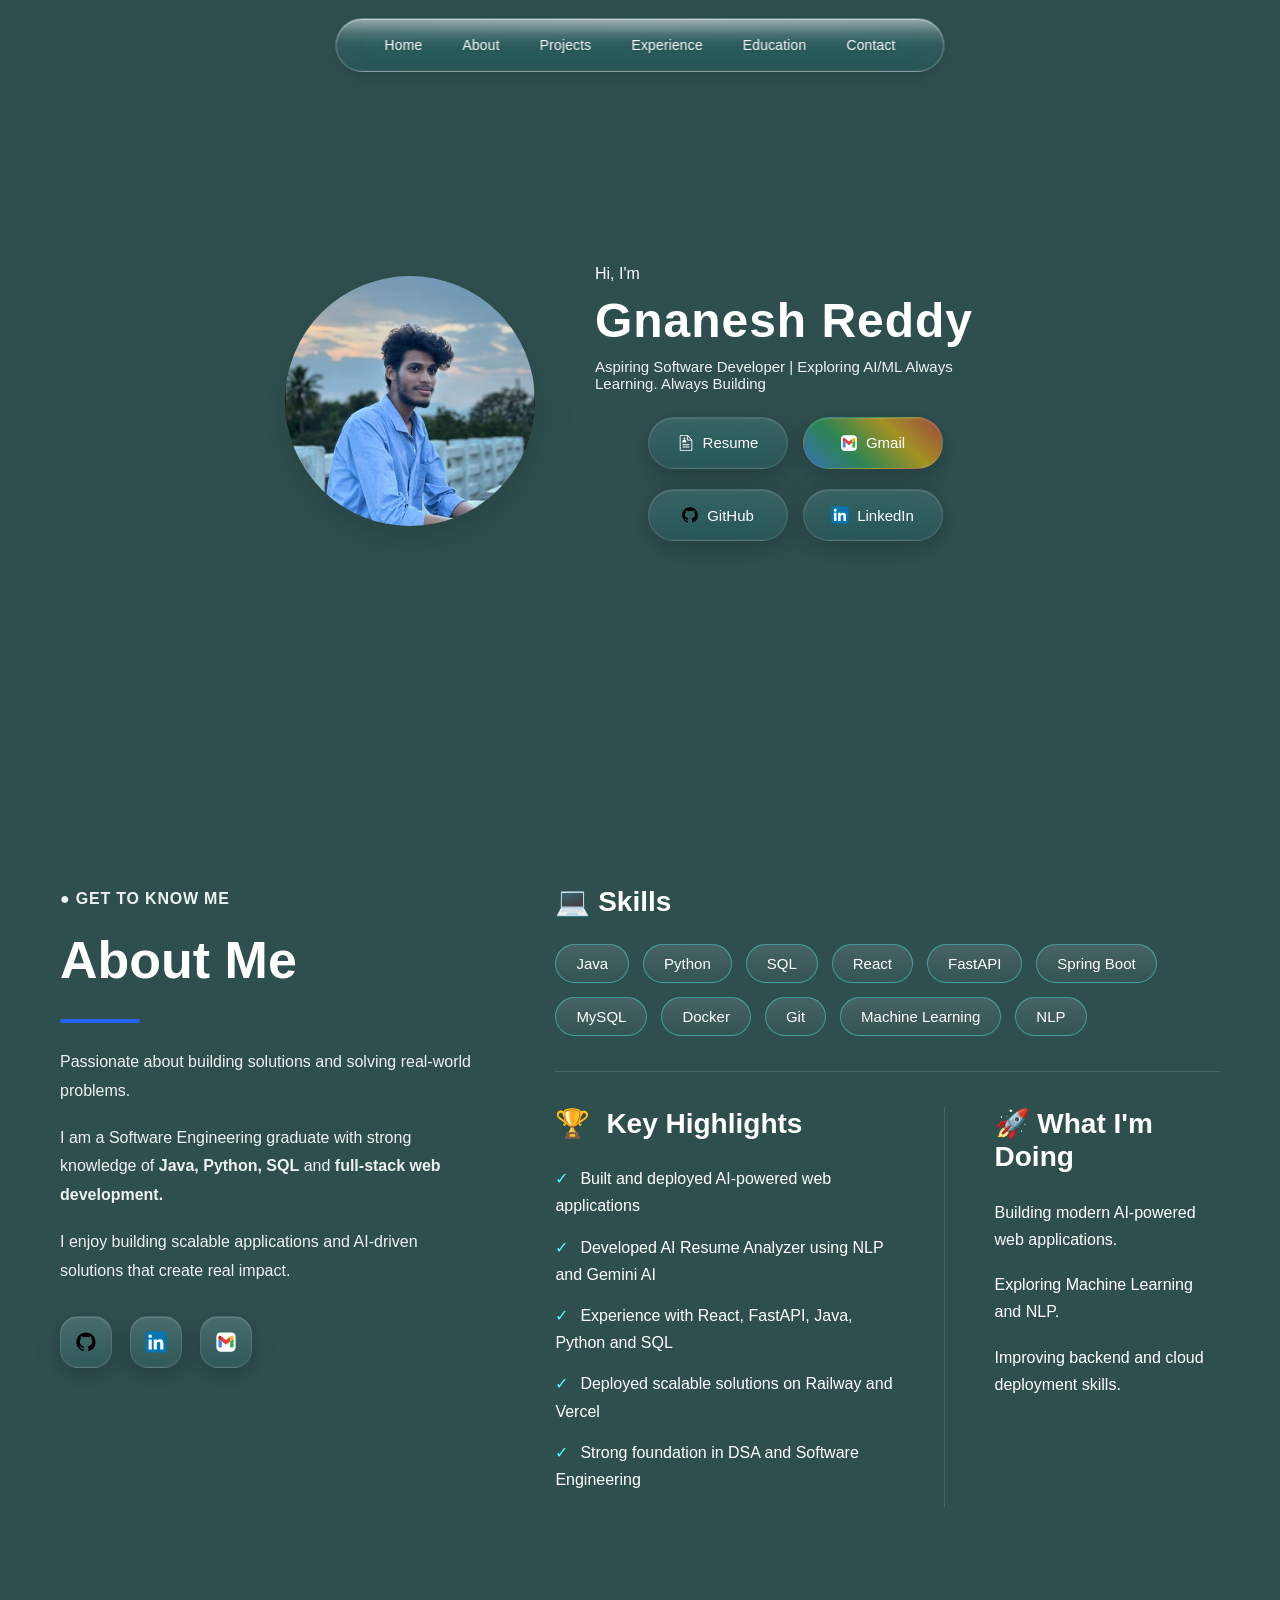
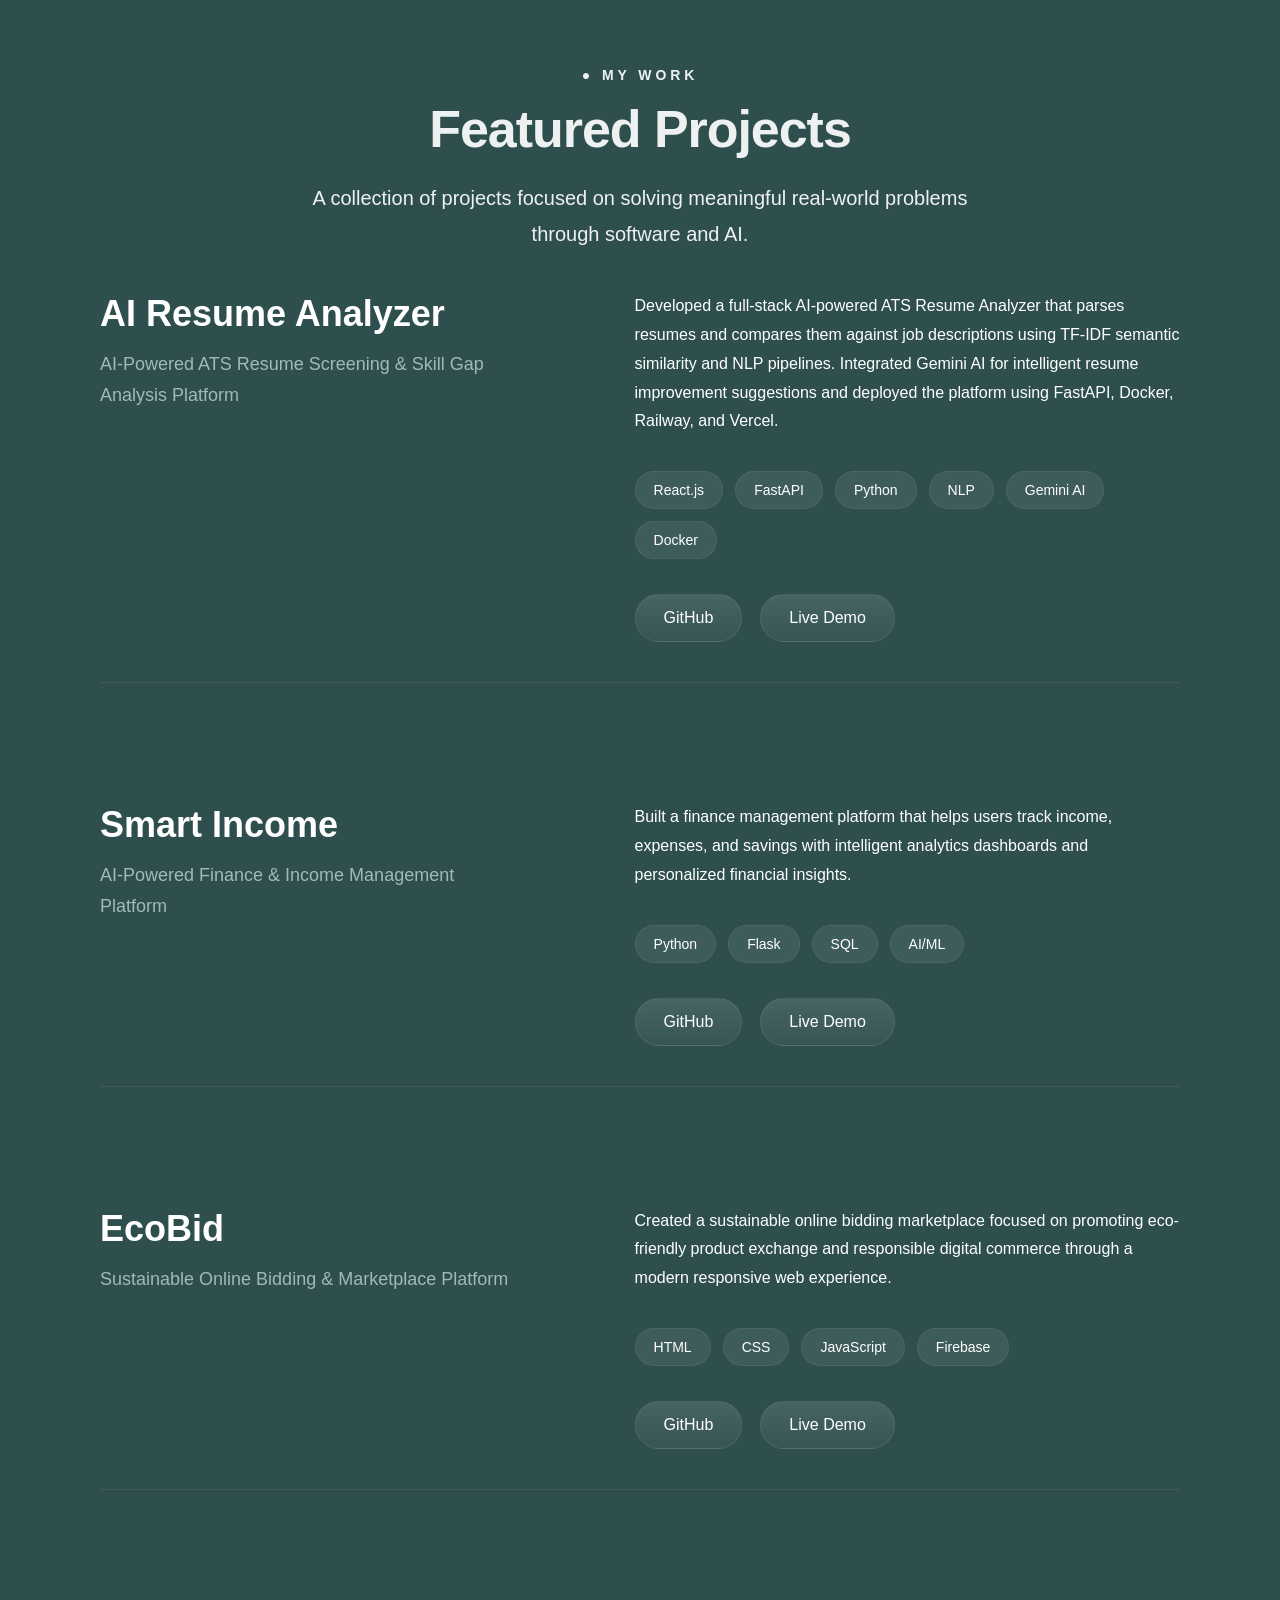
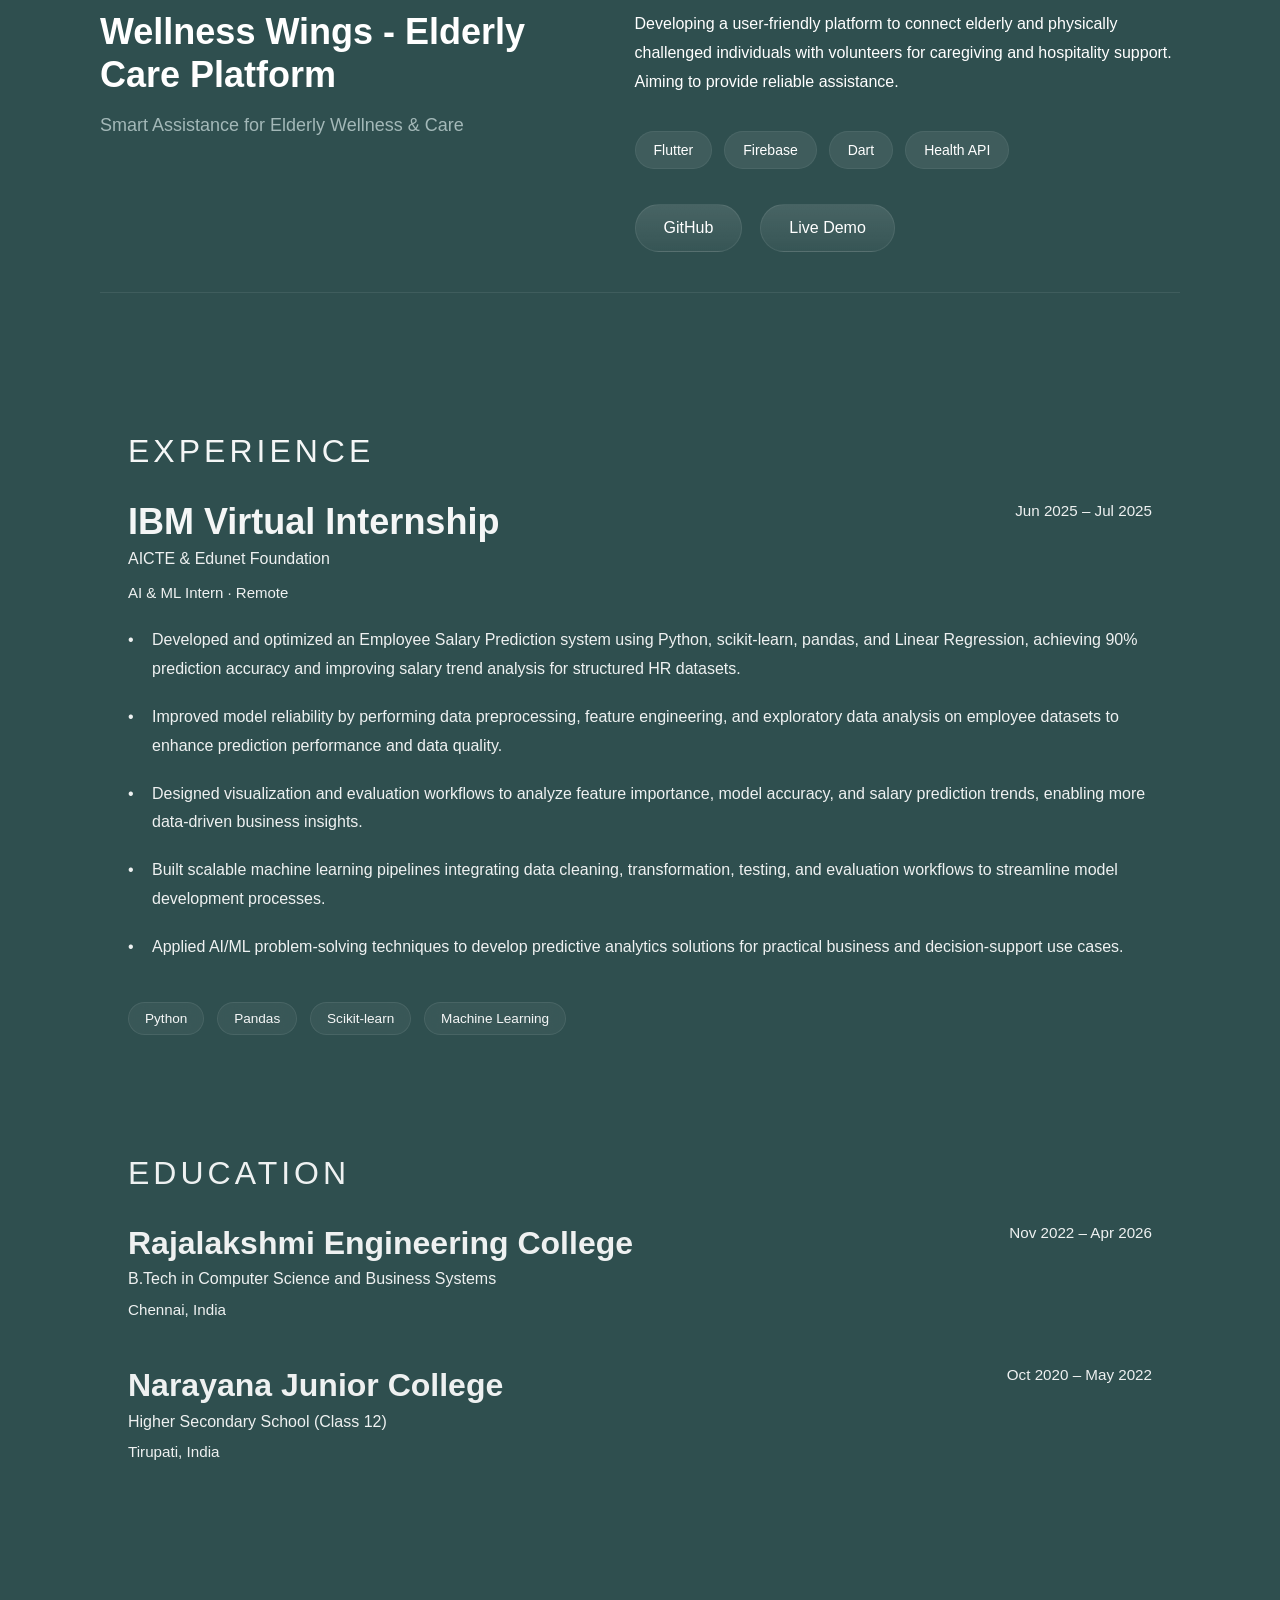
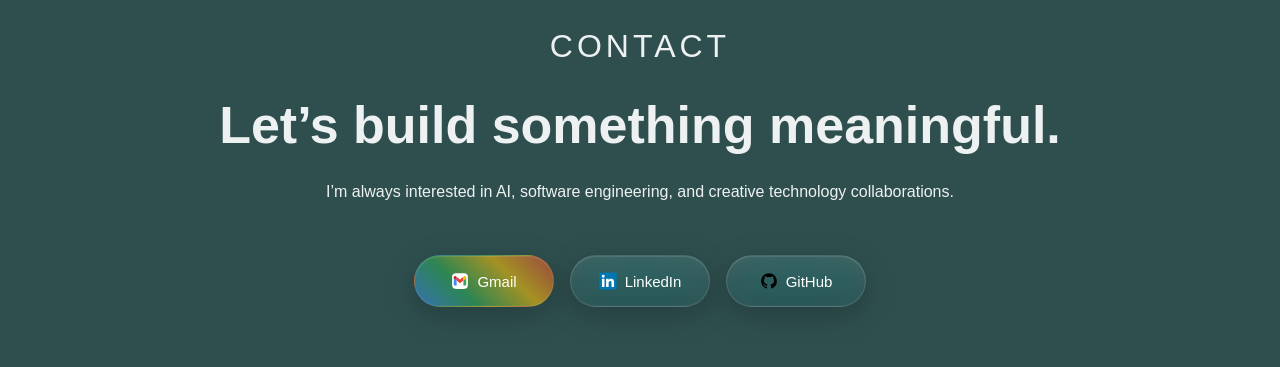
==== index.html @ a769558e "improved layout" ====
<!DOCTYPE html>
<html lang="en">
<head>
    <meta charset="UTF-8">
    <meta name="viewport" content="width=device-width, initial-scale=1.0">
    <title>Gnanesh Reddy Portfolio</title>
    <link rel="stylesheet" href="style.css">
    <link rel="stylesheet"href="https://cdnjs.cloudflare.com/ajax/libs/font-awesome/6.5.1/css/all.min.css">
</head>
<body>
    <!-- Navbar -->
    <header>
    <button type="button" class="mobile-menu" id="mobile-menu" aria-label="Open menu" aria-expanded="false">
        <span class="mobile-menu-icon" aria-hidden="true">⚌</span>
    </button>
    <nav>
<div class="nav-links" id="nav-links">
    <a href="#home">Home</a>
    <a href="#about">About</a>
    <a href="#projects">Projects</a>
    <a href="#experience">Experience</a>
    <a href="#education">Education</a>
    <a href="#contact">Contact</a>
</div>
</nav>
    </header>
    <section id="home" class="hero">
    <div class="hero-content">

        <!-- Left: Image -->
        <div class="hero-image">
            <img src="../images/gnanesh.jpeg" alt="Profile Photo">
        </div>

        <!-- Right: Text -->
        <div class="hero-text">
            <p class="intro">Hi, I'm</p>
            <h1>Gnanesh Reddy</h1>
            <h2 class="role">Aspiring Software Developer | Exploring AI/ML
            Always Learning. Always Building</h2>

            <div class="buttons">
               <a href="./files/Gnanesh_Reddy_Software_Engineer.pdf?time=<?= time() ?>" class="resume" id="resume-link" target="_blank">
                <img src="../icons/resume.svg" alt="resume">Resume</a>
                <a href="mailto:reddygnanesh1205@gmail.com"class="gmail"><img src="../icons/gmail.svg" alt="gmail">Gmail</a>
            </div>
            <div class="socials">
                <a href="https://github.com/gnanesh-reddy-12" class="social github" target="_blank"><img src="../icons/github.svg" alt="github">GitHub</a>
                <a href="http://www.linkedin.com/in/gnanesh-reddy" class="social linkedin" target="_blank"><img src="../icons/linkedin.svg" alt="linkedin">LinkedIn</a>
            </div>
</div>
</div>
                                             
</section>

<section id="about" class="about-section">

<div class="about-layout">

    <!-- LEFT -->
    <div class="about-text hidden-left">

        <p class="about-small-title">● GET TO KNOW ME</p>

        <h2>About Me</h2>

        <div class="about-line"></div>

        <p class="about-intro">
            Passionate about building solutions and solving real-world problems.
        </p>

        <p>
            I am a Software Engineering graduate with strong knowledge of
            <strong>Java, Python, SQL</strong> and
            <strong>full-stack web development.</strong>
        </p>

        <p>
            I enjoy building scalable applications and AI-driven solutions
            that create real impact.
        </p>

        <div class="mini-links">

            <a href="https://github.com/gnanesh-reddy-12"
               target="_blank"
               class="mini-box github-icon">
                <img src="../icons/github.svg" alt="">
            </a>

            <a href="https://linkedin.com/in/gnanesh-reddy"
               target="_blank"
               class="mini-box linkedin-icon">
                <img src="../icons/linkedin.svg" alt="">
            </a>

            <a href="mailto:reddygnanesh1205@gmail.com"
               class="mini-box gmail-icon">
                <img src="../icons/gmail.svg" alt="">
            </a>

        </div>

    </div>

    <!-- RIGHT -->
    <div class="about-right">

        <div class="skills-section">

            <h3>💻 Skills</h3>

            <div class="skill-tags">
                <span>Java</span>
                <span>Python</span>
                <span>SQL</span>
                <span>React</span>
                <span>FastAPI</span>
                <span>Spring Boot</span>
                <span>MySQL</span>
                <span>Docker</span>
                <span>Git</span>
                <span>Machine Learning</span>
                <span>NLP</span>
            </div>

        </div>

        <div class="about-divider"></div>

        <div class="bottom-sections">

            <div class="highlights-section">

                <h3 class="section-heading">
    <span>🏆</span>
    Key Highlights
</h3>

                <ul>
                    <li>Built and deployed AI-powered web applications</li>
                    <li>Developed AI Resume Analyzer using NLP and Gemini AI</li>
                    <li>Experience with React, FastAPI, Java, Python and SQL</li>
                    <li>Deployed scalable solutions on Railway and Vercel</li>
                    <li>Strong foundation in DSA and Software Engineering</li>
                </ul>

            </div>

            <div class="vertical-divider"></div>

            <div class="doing-section">

                <h3>🚀 What I'm Doing</h3>

                <p>Building modern AI-powered web applications.</p>

                <p>Exploring Machine Learning and NLP.</p>

                <p>Improving backend and cloud deployment skills.</p>

            </div>

        </div>

    </div>

</div>

</section>

<section id="projects">

    <div class="projects-heading">

        <p class="projects-small-title">● MY WORK</p>

        <h2>Featured Projects</h2>

        <p class="projects-subtitle">
            A collection of projects focused on solving meaningful
            real-world problems through software and AI.
        </p>

    </div>

    <div class="projects-showcase">

        <!-- Project 1 -->
        <div class="project-showcase">

            <div class="project-left">

                <h3>AI Resume Analyzer</h3>

                <p class="project-tagline">
                    AI-Powered ATS Resume Screening & Skill Gap Analysis Platform
                </p>

            </div>

            <div class="project-right">

            <p class="project-description">
                Developed a full-stack AI-powered ATS Resume Analyzer that parses
                resumes and compares them against job descriptions using TF-IDF
                semantic similarity and NLP pipelines. Integrated Gemini AI for
                intelligent resume improvement suggestions and deployed the platform
                using FastAPI, Docker, Railway, and Vercel.
            </p>

                <div class="project-tech">
                    <span>React.js</span>
                    <span>FastAPI</span>
                    <span>Python</span>
                    <span>NLP</span>
                    <span>Gemini AI</span>
                    <span>Docker</span>
                </div>

                <div class="project-buttons">

                <a href="https://github.com/gnanesh-reddy-12/Ai-Resume-Analyzer"
                class="project-btn"
                target="_blank">
                    GitHub
                </a>

                <a href="https://ai-resume-analyzer-two-red.vercel.app/"
                class="project-btn live-btn"
                target="_blank">
                    Live Demo
                </a>

            </div>

            </div>

        </div>

        <!-- Project 2 -->
        <div class="project-showcase">

            <div class="project-left">

                <h3>Smart Income</h3>

                <p class="project-tagline">
                    AI-Powered Finance & Income Management Platform
                </p>

            </div>

            <div class="project-right">

            <p class="project-description">
                Built a finance management platform that helps users track income,
                expenses, and savings with intelligent analytics dashboards and
                personalized financial insights.
            </p>

                <div class="project-tech">
                    <span>Python</span>
                    <span>Flask</span>
                    <span>SQL</span>
                    <span>AI/ML</span>
                </div>

                <div class="project-buttons">

                    <a href="https://github.com/gnanesh-reddy-12/Employee-Salary-Prediction--Internship"
                    class="project-btn"target="_blank">GitHub
                    </a>

                    <a href="https://smart-finance-dashboard-seven.vercel.app/"
                    class="project-btn live-btn"target="_blank">Live Demo
                    </a>

                </div>

            </div>

        </div>

        <!-- Project 3 -->
        <div class="project-showcase">

            <div class="project-left">

                <h3>EcoBid</h3>

                <p class="project-tagline">
                    Sustainable Online Bidding & Marketplace Platform
                </p>

            </div>

            <div class="project-right">

                <p class="project-description">
                    Created a sustainable online bidding marketplace focused on promoting
                    eco-friendly product exchange and responsible digital commerce
                    through a modern responsive web experience.
                </p>

                <div class="project-tech">
                    <span>HTML</span>
                    <span>CSS</span>
                    <span>JavaScript</span>
                    <span>Firebase</span>
                </div>

                <div class="project-buttons">

                    <a href="https://github.com/gnanesh-reddy-12/EcoBId-AI-Powered-Auction-System"
                    class="project-btn"target="_blank">GitHub</a>

                    <a href="https://your-live-link.vercel.app"
                    class="project-btn live-btn"target="_blank">Live Demo
                    </a>

                </div>

            </div>

        </div>

        <!-- Project 4 -->
        <div class="project-showcase">

            <div class="project-left">

                <h3>Wellness Wings - Elderly Care Platform</h3>

                <p class="project-tagline">
                    Smart Assistance for Elderly Wellness & Care
                </p>

            </div>

            <div class="project-right">

                <p class="project-description">
                    Developing a user-friendly platform to connect elderly and physically challenged 
                    individuals with volunteers for caregiving and hospitality support. 
                    Aiming to provide reliable assistance.
                </p>

                <div class="project-tech">
                    <span>Flutter</span>
                    <span>Firebase</span>
                    <span>Dart</span>
                    <span>Health API</span>
                </div>

                <div class="project-buttons">

                <a href="https://github.com/gnanesh-reddy-12/Wellness-Wings"
                    class="project-btn"target="_blank">GitHub
                </a>

                    <a href="https://your-live-link.vercel.app"
                    class="project-btn live-btn"target="_blank">Live Demo
                    </a>

                </div>

            </div>

        </div>

    </div>

</section>

<section id="experience" class="experience">

  <p class="section-tag">EXPERIENCE</p>

  <div class="experience-header">
    <div>
      <h2>IBM Virtual Internship</h2>
      <h3>AICTE & Edunet Foundation</h3>
    </div>

    <span>Jun 2025 – Jul 2025</span>
  </div>

  <p class="role">AI & ML Intern · Remote</p>

  <ul>
    <li>
      Developed and optimized an Employee Salary Prediction system using Python, scikit-learn, pandas, and Linear Regression, 
      achieving 90% prediction accuracy and improving salary trend analysis for structured HR datasets.
    </li>

    <li>
      Improved model reliability by performing data preprocessing, feature engineering, and exploratory 
      data analysis on employee datasets to enhance prediction performance and data quality.
    </li>

    <li>
      Designed visualization and evaluation workflows to analyze feature importance, model accuracy, and salary 
      prediction trends, enabling more data-driven business insights.
    </li>

    <li>
      Built scalable machine learning pipelines integrating data cleaning, transformation, testing, and 
      evaluation workflows to streamline model development processes.
    </li>
    <li>
        Applied AI/ML problem-solving techniques to develop predictive analytics solutions for practical 
        business and decision-support use cases.
    </li>
  </ul>

<div class="skills">
    <span>Python</span>
    <span>Pandas</span>
    <span>Scikit-learn</span>
    <span>Machine Learning</span>
  </div>

</section>
<section id="education" class="education">

  <p class="section-tag">EDUCATION</p>

  <div class="education-item">

    <div class="education-top">
      <div>
        <h2>Rajalakshmi Engineering College</h2>
        <h3>B.Tech in Computer Science and Business Systems</h3>
      </div>

      <span>Nov 2022 – Apr 2026</span>
    </div>

    <p class="education-location">Chennai, India</p>

  </div>

  <div class="education-item">

    <div class="education-top">
      <div>
        <h2>Narayana Junior College</h2>
        <h3>Higher Secondary School (Class 12)</h3>
      </div>

      <span>Oct 2020 – May 2022</span>
    </div>

    <p class="education-location">Tirupati, India</p>

  </div>

</section>
<section id="contact" class="contact">

  <p class="section-tag">CONTACT</p>

  <h2>Let’s build something meaningful.</h2>

  <p class="contact-text">
    I’m always interested in AI, software engineering,
    and creative technology collaborations.
  </p>

  <div class="contact-links">

    <a href="mailto:reddygnanesh1205@gmail.com"class="gmail"><img src="../icons/gmail.svg" alt="gmail">Gmail</a>

    <a href="http://www.linkedin.com/in/gnanesh-reddy" class="social linkedin" target="_blank"><img src="../icons/linkedin.svg" alt="linkedin">LinkedIn</a>

    <a href="https://github.com/gnanesh-reddy-12" class="social github" target="_blank"><img src="../icons/github.svg" alt="github">GitHub</a>

  </div>

</section>

<!-- Link JS -->
    <script src="main.js"></script>
</body>
</html>
---- style.css ----
html {
    scroll-behavior: smooth;
} 
* {
    margin: 0;
    padding: 0;
    box-sizing: border-box;
}
body {
    margin: 0;
    background: #2F4F4F;
    background-size: cover;
    background-position: center;
    background-repeat: no-repeat;
    background-attachment: fixed;
    font-family: 'Inter', -apple-system, BlinkMacSystemFont, sans-serif;
    color: #FFFFFF;
}
html,
body {
    width: 100%;
    overflow-x: hidden;
}
header {
    position: fixed;
    top: 18px;
    left: 50%;
    transform: translateX(-50%);
    z-index: 1000;
    width: auto;
    pointer-events: none;
}

nav {
    position: relative;
    display: flex;
    align-items: center;
    justify-content: center;
    padding: 10px 32px;
    border-radius: 999px;
    pointer-events: auto;
    isolation: isolate;
    overflow: hidden;
    /* Liquid glass — mostly transparent */
    background:
        linear-gradient(
            180deg,
            rgba(255, 255, 255, 0.22) 0%,
            rgba(255, 255, 255, 0.06) 45%,
            rgba(255, 255, 255, 0.02) 100%
        );
    backdrop-filter: blur(28px) saturate(190%);
    -webkit-backdrop-filter: blur(28px) saturate(190%);
    border: 1px solid rgba(255, 255, 255, 0.28);
    box-shadow:
        0 8px 32px rgba(0, 0, 0, 0.12),
        0 2px 8px rgba(0, 0, 0, 0.06),
        inset 0 1px 0 rgba(255, 255, 255, 0.45),
        inset 0 -1px 0 rgba(255, 255, 255, 0.06);
    transition:
        background 0.35s ease,
        box-shadow 0.35s ease,
        border-color 0.35s ease;
}

/* Specular highlight (Apple-style top shine) */
nav::before {
    content: "";
    position: absolute;
    inset: 0;
    border-radius: inherit;
    background: linear-gradient(
        180deg,
        rgba(255, 255, 255, 0.35) 0%,
        rgba(255, 255, 255, 0.08) 28%,
        transparent 55%
    );
    pointer-events: none;
    z-index: 0;
}

/* Soft inner glow */
nav::after {
    content: "";
    position: absolute;
    inset: 1px;
    border-radius: inherit;
    background: radial-gradient(
        ellipse 80% 50% at 50% 0%,
        rgba(255, 255, 255, 0.12),
        transparent 70%
    );
    pointer-events: none;
    z-index: 0;
}

nav:hover {
    background:
        linear-gradient(
            180deg,
            rgba(255, 255, 255, 0.28) 0%,
            rgba(255, 255, 255, 0.1) 45%,
            rgba(255, 255, 255, 0.04) 100%
        );
    border-color: rgba(255, 255, 255, 0.38);
    box-shadow:
        0 12px 40px rgba(0, 0, 0, 0.14),
        0 4px 12px rgba(0, 0, 0, 0.08),
        inset 0 1px 0 rgba(255, 255, 255, 0.55),
        inset 0 -1px 0 rgba(255, 255, 255, 0.1);
}

.nav-links {
    position: relative;
    z-index: 1;
    display: flex;
    align-items: center;
    gap: 8px;
}

.nav-links a {
    padding: 8px 16px;
    border-radius: 999px;
    text-decoration: none;
    color: #FFFFFF;
    font-size: 14px;
    font-weight: 500;
    letter-spacing: 0.01em;
    text-shadow: 0 1px 2px rgba(0, 0, 0, 0.15);
    transition:
         0.25s ease,
        background 0.25s ease,
        transform 0.25s ease;
}

.nav-links a:hover {
    color: #FFFFFF;
    background: rgba(255, 255, 255, 0.14);
    backdrop-filter: blur(12px);
    -webkit-backdrop-filter: blur(12px);
}

.nav-links a:active {
    transform: scale(0.97);
}
.mobile-menu {
    display: none;
    border: none;
    background: none;
    font-family: inherit;
}
section {
    padding: 40px;
}
.main-link {
    text-decoration: none;
    color: inherit;
}
.main-link:hover {
    color: #FFFFFF;         
}
.hero {
    height: auto;
    min-height: 85vh;
    padding: 140px 5% 60px;
    display: flex;
    justify-content: center;
    align-items: center;
    max-width: 1200px;
    margin: 0 auto;
    background-size: cover;
    background-position: center;
}
.hero-content {
    display: flex;
    align-items: center;
    justify-content: center;
    gap: 60px;
    max-width: 1200px;
    width: 100%;
}
.hero-image img {
    width: 250px;
    height: 250px;
    transition: transform 0.3s ease;
    border-radius: 50%;
    object-fit: cover;
    border: transparent;
    box-shadow: 0 15px 40px rgba(0,0,0,0.15);
}
.hero-image img:hover {
    transform: scale(1.15);
    box-shadow: 0 15px 40px rgba(255, 255, 255, 0.55);
}
.hero-text {
    font-size: 18px;
    font-weight: 500;
    max-width: 400px;
    color: #FFFFFF;
}
.intro {
    font-size: 16px; 
    font-weight: 500;   
    color: #FFFFFF;
    margin-bottom: 8px;
}
    .hero-text h1 {
    color: #FFFFFF;
    letter-spacing: 0.02em;
    font-size: 48px;
    font-weight: 700;
    margin: 10px 0;
}
.role {
    color: #A3B8B8;
    font-size: 15px;
    font-weight: 500;
    margin-bottom: 25px;
    display: block;
}
.buttons {
    display: flex;
    gap: 15px;
    justify-content: center;
    margin-bottom: 20px;
}
.resume,
.gmail,
.social {
    min-width: 140px;
    height: 52px;
    padding: 12px 24px;
    border-radius: 999px;
    display: inline-flex;
    align-items: center;
    justify-content: center;
    gap: 8px;
    text-decoration: none;
    color: #FFFFFF;
    font-size: 15px;
    font-weight: 500;
    background:
        linear-gradient(
            to bottom,
            rgba(255,255,255,0.14),
            rgba(255,255,255,0.05)
        );
    backdrop-filter: blur(22px) saturate(180%);
    -webkit-backdrop-filter: blur(22px) saturate(180%);
    border: 1px solid rgba(255,255,255,0.12);
    box-shadow:
        0 8px 30px rgba(0,0,0,0.22),
        inset 0 1px 1px rgba(255,255,255,0.12),
        inset 0 -1px 1px rgba(255,255,255,0.04);
    transition: all 0.3s ease;
}
.resume:hover,
.social:hover {
    transform: translateY(-4px);
    background:
        linear-gradient(
            to bottom,
            rgba(255,255,255,0.18),
            rgba(255,255,255,0.08)
        );
    box-shadow:
        0 12px 35px rgba(255,255,255,0.08),
        0 6px 20px rgba(0,0,0,0.22);
}
.resume {
    background:
        linear-gradient(
            to bottom,
            rgba(255,255,255,0.10),
            rgba(255,255,255,0.03)
        );
}
.gmail {
    background:
        linear-gradient(
            45deg,
            rgba(66,133,244,0.60),
            rgba(52,168,83,0.60),
            rgba(251,188,5,0.60),
            rgba(234,67,53,0.60)
        );
    border: 1px solid rgba(255,255,255,0.08);
}
.gmail:hover {
    transform: translateY(-4px);
    background:
        linear-gradient(
            45deg,
            rgba(66,133,244,0.75),
            rgba(52,168,83,0.75),
            rgba(251,188,5,0.75),
            rgba(234,67,53,0.75)
        );
    box-shadow:
        0 12px 35px rgba(255,255,255,0.08),
        0 6px 20px rgba(0,0,0,0.22);
}
.resume img,
.gmail img,
.social img {
    width: 18px;
    height: 18px;
    object-fit: contain;
}
.socials {
    margin-top: 20px;
    display: flex;
    gap: 15px;
    justify-content: center;
    flex-wrap: wrap;
}
.github {
    background:
        linear-gradient(
            to bottom,
            rgba(255,255,255,0.10),
            rgba(255,255,255,0.03)
        );
}
.linkedin {
    background:
        linear-gradient(
            to bottom,
            rgba(255,255,255,0.10),
            rgba(255,255,255,0.03)
        );
}
.github:hover,
.linkedin:hover {
    background:
        linear-gradient(
            to bottom,
            rgba(255,255,255,0.16),
            rgba(255,255,255,0.06)
        );
    border: 1px solid rgba(255,255,255,0.15);
    box-shadow:
        0 12px 35px rgba(255,255,255,0.08),
        0 6px 20px rgba(0,0,0,0.22);
}
.about-section {
    padding: 60px 10%;
    background-size: cover;
    background-position: center;
    background-repeat: no-repeat;
}
.section-heading{
    display:flex;
    align-items:center;
    gap:16px;
}
.about-container {
    display: flex;
    justify-content: space-between;
    gap: 60px;
    flex-wrap: wrap;
}
.about-text {
    flex: 1;
    min-width: 300px;
}
.about-small-title {
    color: rgba(255,255,255,0.92);
    font-weight: 600;
    margin-bottom: 10px;
    font-size: 14px;
    letter-spacing: 0.05em;
}
.about-text p {
    color: rgba(255,255,255,0.92);
    line-height: 1.8;
    margin-bottom: 18px;
    font-size: 16px;
}
.about-text h2{
    font-size: 52px;
    line-height: 1.1;
    margin-bottom: 30px;
    font-weight: 700;
}
.about-line {
    width: 80px;
    height: 4px;
    background: #2563eb;
    border-radius: 10px;
    margin-bottom: 25px;
}
.about-intro {
    font-size: 18px;
    font-weight: 500;
    color: rgba(255,255,255,0.92);
    margin-bottom: 25px;
}
/* Hidden initially */
.hidden-left,
.hidden-right {
    transition: all 3.8s cubic-bezier(0.22, 1, 0.36, 1);
}
.hidden-left {
    transform: translateX(-120px);
}
.show {
    transform: translateX(0);
}
.mini-links {
    display: flex;
    gap: 18px;
    margin-top: 30px;
}
.mini-box {
    width: 52px;
    height: 52px;
    display: flex;
    align-items: center;
    justify-content: center;
    border-radius: 18px;
    /* Liquid Glass */
    background:
        linear-gradient(
            to bottom,
            rgba(255,255,255,0.16),
            rgba(255,255,255,0.05)
        );
    backdrop-filter: blur(24px) saturate(180%);
    -webkit-backdrop-filter: blur(24px) saturate(180%);
    border: 1px solid rgba(255,255,255,0.10);
    /* Apple Depth */
    box-shadow:
        0 8px 24px rgba(0,0,0,0.22),
        inset 0 1px 1px rgba(255,255,255,0.14),
        inset 0 -1px 1px rgba(255,255,255,0.05);
    transition: all 0.3s ease;
}
.mini-box i {
    font-size: 22px;
}
/* Hover animation */
.mini-box:hover {
    transform: translateY(-4px);
    background:
        linear-gradient(
            to bottom,
            rgba(255,255,255,0.20),
            rgba(255,255,255,0.08)
        );
    box-shadow:
        0 10px 30px rgba(255,255,255,0.08),
        0 6px 20px rgba(0,0,0,0.25);
}
.mini-box img {
    width: 22px;
    height: 22px;
    object-fit: contain;
    transition: 0.3s ease;
}
.github-icon img,
.linkedin-icon img,
.gmail-icon img {
    width: 22px;
    height: 22px;
    object-fit: contain;
    transition: 0.3s ease;
}
/* Hover */
.github-icon:hover img,
.linkedin-icon:hover img,
.gmail-icon:hover img {
    transform: scale(1.12);
}

.about-layout{
    display:grid;
    grid-template-columns:1fr 1.6fr;
    gap:80px;
}

.about-right{
    display:flex;
    flex-direction:column;
}

.skills-section h3,
.highlights-section h3,
.doing-section h3 {
    font-size: 28px;
    font-weight: 700;
    margin-bottom: 25px;
    line-height: 1.2;
}

.about-divider{
    height:1px;
    background:rgba(255,255,255,0.12);
    margin:35px 0;
}

.bottom-sections{
    display:grid;
    grid-template-columns:1.2fr 1px 0.8fr;
    gap:50px;
}

.vertical-divider{
    background:rgba(255,255,255,0.12);
}

.highlights-section ul{
    list-style:none;
    padding:0;
}

.highlights-section li {
    margin-bottom: 14px;
    line-height: 1.7;
    font-size: 16px;
}

.highlights-section li::before{
    content:"✓";
    color:#4EFFF3;
    margin-right:12px;
}

.doing-section p {
    margin-bottom: 18px;
    line-height: 1.7;
    font-size: 16px;
}

.skill-tags{
    display:flex;
    flex-wrap:wrap;
    gap:14px;
    margin-top:25px;
}

.skill-tags span {
    padding: 10px 20px;
    border-radius: 999px;
    background: linear-gradient(
        to bottom,
        rgba(255, 255, 255, 0.12),
        rgba(255, 255, 255, 0.03)
    );
    backdrop-filter: blur(18px);
    border: 1px solid rgba(78, 255, 243, 0.4);
    color: #FFFFFF;
    font-size: 15px;
    font-weight: 500;
    transition: all 0.3s ease;
}

.skill-tags span:hover {
    background: linear-gradient(
        to bottom,
        rgba(255, 255, 255, 0.16),
        rgba(255, 255, 255, 0.06)
    );
    border-color: rgba(78, 255, 243, 0.6);
    transform: translateY(-2px);
}

@media(max-width:768px){

    .about-layout{
        grid-template-columns:1fr;
    }

    .bottom-sections{
        grid-template-columns:1fr;
    }

    .vertical-divider{
        display:none;
    }

}

.projects-heading {
    text-align: center;
    margin-top: 0;
    margin-bottom: 40px;
}


.projects-small-title {
    color: rgba(255,255,255,0.92);
    font-size: 14px;
    letter-spacing: 0.28em;
    font-weight: 600;
    margin-bottom: 18px;
    text-transform: uppercase;
}

.projects-heading h2 {
    font-size: 52px;
    font-weight: 600;
    letter-spacing: -0.02em;
    color: rgba(255,255,255,0.92);
    margin-bottom: 22px;
    line-height: 1.1;
}

.projects-subtitle {
    max-width: 720px;
    margin: 0 auto;
    font-size: 20px;
    line-height: 1.8;
    color: rgba(255,255,255,0.92);
}
.projects-showcase {
    display: flex;
    flex-direction: column;
    gap: 80px;
    margin-top: 40px;
    max-width: 1200px;
    margin-left: auto;
    margin-right: auto;
    padding: 60px 10%;
}

.project-showcase {
    display: flex;
    align-items: flex-start;
    justify-content: space-between;
    gap: 80px;
    padding-bottom: 40px;
    margin-bottom: 40px;
    border-bottom: 1px solid rgba(255,255,255,0.08);
}
.project-left,
.project-right {
    min-width: 0;
}

.project-left {
    flex: 1;
}

.project-right {
    flex: 1.2;
}

.project-number {
    font-size: 14px;
    color: rgba(245,245,240,0.5);
    margin-bottom: 18px;
    letter-spacing: 0.15em;
}

.project-showcase h3 {
    font-size: 36px;
    margin-bottom: 14px;
    color: #FFFFFF;
    line-height: 1.2;
}

.project-tagline {
    font-size: 18px;
    line-height: 1.7;
    color: #A3B8B8;
    max-width: 420px;
}

.project-description {
    font-size: 16px;
    line-height: 1.8;
    color: #FFFFFF;
    margin-bottom: 35px;
}

.project-tech {
    display: flex;
    flex-wrap: wrap;
    gap: 12px;
    margin-bottom: 35px;
}

.project-tech span {
    padding: 10px 18px;
    border-radius: 999px;
    background: rgba(255,255,255,0.08);
    border: 1px solid rgba(255,255,255,0.06);
    color: #FFFFFF;
    font-size: 14px;
}

.project-buttons {
    display: flex;
    gap: 18px;
}

.project-btn {
    padding: 14px 28px;
    border-radius: 999px;
    text-decoration: none;
    color: #FFFFFF;
    background:
        linear-gradient(
            to bottom,
            rgba(255,255,255,0.12),
            rgba(255,255,255,0.04)
        );

    border: 1px solid rgba(255,255,255,0.08);

    transition: 0.3s ease;
}

.project-btn:hover {
    transform: translateY(-3px);
}

@media (max-width: 768px) {

    .projects-showcase {
        gap: 24px;
    }

    .project-showcase {
        flex-direction: column;
        gap: 16px;
        padding-bottom: 24px;
        border-bottom: 1px solid rgba(255,255,255,0.08);
    }

    .project-left,
    .project-right {
        width: 100%;
        min-width: unset;
    }

    .project-showcase h3 {
        font-size: 24px;
        margin-bottom: 8px;
        line-height: 1.3;
    }

    .project-tagline {
        font-size: 15px;
        line-height: 1.6;
        margin-bottom: 12px;
    }

    .project-description {
        font-size: 15px;
        line-height: 1.7;
        margin-bottom: 18px;
    }

    .project-tech {
        gap: 10px;
        margin-bottom: 20px;
    }

    .project-tech span {
        padding: 8px 16px;
        font-size: 13px;
    }

    .project-buttons {
        flex-direction: column;
        gap: 10px;
    }

    .project-btn {
        width: 100%;
        padding: 12px 24px;
        font-size: 14px;
        text-align: center;
    }

}.section-tag {
  font-size: 2rem;
  letter-spacing: 0.25rem;
  text-transform: uppercase;
  margin-bottom: 2rem;
}

.experience {
  padding: 60px 10%;
  color: rgba(255,255,255,0.95);
  font-family: 'Inter', sans-serif;
}

.experience-header {
  display: flex;
  justify-content: space-between;
  align-items: flex-start;
  gap: 2rem;
  margin-bottom: 1rem;
}

.experience-header h2 {
  font-size: 36px;
  font-weight: 600;
  line-height: 1.1;
}

.experience-header h3 {
  font-size: 1rem;
  font-weight: 400;
  color: rgba(255,255,255,0.92);
  margin-top: 0.5rem;
}

.experience-header span {
  font-size: 0.95rem;
  color: rgba(255,255,255,0.92);
}

.role {
  color: rgba(255,255,255,0.92);
}


.experience ul {
  list-style: none;
  padding: 0;
  margin: 0;
}

.experience ul li {
  position: relative;
  padding-left: 1.5rem;
  margin-bottom: 1.2rem;
  line-height: 1.8;
  color: rgba(255,255,255,0.92);
}

.experience ul li::before {
  content: "•";
  position: absolute;
  left: 0;
  top: 0;

}

.skills {
  display: flex;
  flex-wrap: wrap;
  gap: 0.8rem;
  margin-top: 2.5rem;
}
.skills span {
  padding: 0.5rem 1rem;
  border-radius: 999px;
  background: rgba(255, 255, 255, 0.05);
  border: 1px solid rgba(255, 255, 255, 0.08);
  font-size: 0.85rem;
  backdrop-filter: blur(10px);
  transition: 0.3s ease;
}
.skills span:hover {
  transform: translateY(-2px);
  background: rgba(255, 255, 255, 0.08);
}
@media (max-width: 768px) {
  .experience {
    padding: 6rem 7%;
  }
  .experience-header {
    flex-direction: column;
    gap: 1rem;
  }
  .experience-header h2 {
    font-size: 2rem;
  }
  .experience-header span {
    margin-top: 0;
  }
}
.education {
    padding: 60px 10%;
    color: rgba(255,255,255,0.92);
}
.education-item {
    margin-bottom: 3rem;
}
.education-top {
    display: flex;
    justify-content: space-between;
    align-items: flex-start;
    gap: 2rem;
    margin-bottom: 0.8rem;
}
.education-top h2 {
    font-size: 32px;
    font-weight: 600;
    line-height: 1.2;
}
.education-top h3 {
      color: rgba(255,255,255,0.92);
    font-size: 1rem;
    font-weight: 400;
    margin-top: 0.5rem;
}
.education-top span {
    font-size: 0.95rem;
    white-space: nowrap;
}
.education-location {
      color: rgba(255,255,255,0.92);
    font-size: 0.95rem;
    
}
@media (max-width: 768px) {
    .education {
        padding: 6rem 7%;
    }
    .education-top {
        flex-direction: column;
        gap: 1rem;
    }
    .education-top h2 {
        font-size: 1.6rem;
    }
}
.contact {
    padding: 60px 10%;
    text-align: center;
    color: rgba(255,255,255,0.92);
}
.contact h2 {
    font-size: 52px;
    font-weight: 600;
    line-height: 1.1;
    margin-bottom: 1.5rem;
}
.contact-text {
    color: rgba(255,255,255,0.92);
    max-width: 650px;
    margin: 0 auto;
    font-size: 16px;
    line-height: 1.8;
}
.contact-links {
    margin-top: 3rem;
    display: flex;
    justify-content: center;
    gap: 1rem;
   flex-wrap: wrap;
}
.contact-btn {
    padding: 0.9rem 1.5rem;
    border-radius: 999px;
    text-decoration: none;
    color: rgba(255,255,255,0.92);
    background:
        linear-gradient(
            to bottom,
            rgba(255,255,255,0.12),
            rgba(255,255,255,0.04)
        );
    border: 1px solid rgba(255,255,255,0.08);
    backdrop-filter: blur(18px);
    transition: 0.3s ease;
}
.contact-btn:hover {
    transform: translateY(-3px);
    background:
        linear-gradient(
            to bottom,
            rgba(255,255,255,0.18),
            rgba(255,255,255,0.06)
        );
}

/* MOBILE MENU */

.mobile-menu {
    display: none;
}

@media screen and (max-width: 768px) {

    body {
        overflow-x: hidden;
    }
    header {
        top: 0;
        left: 0;
        right: 0;
        width: 100%;
        height: 0;
        transform: none;
        pointer-events: none;
    }

    nav {
        padding: 0;
        border: none;
        background: none;
        box-shadow: none;
        backdrop-filter: none;
        -webkit-backdrop-filter: none;
        overflow: visible;
        pointer-events: none;
    }

    nav::before,
    nav::after {
        display: none;
    }

    /* ⚌ hamburger / ✕ close — fixed top-right only */
    .mobile-menu {
        display: flex;
        align-items: center;
        justify-content: center;
        position: fixed;
        top: 18px;
        right: 24px;
        width: auto;
        height: auto;
        min-width: 44px;
        min-height: 44px;
        padding: 0;
        margin: 0;
        border: none;
        border-radius: 0;
        background: none;
        box-shadow: none;
        backdrop-filter: none;
        -webkit-backdrop-filter: none;
        cursor: pointer;
        z-index: 3100;
        pointer-events: auto;
        -webkit-tap-highlight-color: transparent;
        color: rgba(255, 255, 255, 0.95);
    }

    .mobile-menu-icon {
        display: block;
        font-size: 2rem;
        line-height: 1;
        text-shadow: 0 1px 3px rgba(0, 0, 0, 0.2);
        transition: opacity 0.2s ease, transform 0.2s ease;
    }

    .mobile-menu.open .mobile-menu-icon {
        font-size: 1.75rem;
        font-weight: 300;
    }

    .nav-links {
        position: fixed;
        top: 0;
        right: -100%;
        width: min(100%, 320px);
        height: 100vh;
        padding: 88px 2rem 2rem;
        pointer-events: auto;
        flex-direction: column;
        align-items: flex-start;
        justify-content: flex-start;
        gap: 0.5rem;
        transition: right 0.45s cubic-bezier(0.22, 1, 0.36, 1);
        z-index: 3000;
        border-radius: 0;
        background:
            linear-gradient(
                165deg,
                rgba(255, 255, 255, 0.18) 0%,
                rgba(255, 255, 255, 0.06) 40%,
                rgba(126, 165, 107, 0.35) 100%
            );
        backdrop-filter: blur(40px) saturate(200%);
        -webkit-backdrop-filter: blur(40px) saturate(200%);
        border-left: 1px solid rgba(255, 255, 255, 0.25);
        box-shadow:
            -12px 0 48px rgba(0, 0, 0, 0.15),
            inset 1px 0 0 rgba(255, 255, 255, 0.35);
    }

    .nav-links.active {
        right: 0;
    }

    .nav-links a {
        width: 100%;
        font-size: 1.35rem;
        font-weight: 500;
        color: rgba(255, 255, 255, 0.95);
        padding: 14px 18px;
        text-shadow: 0 1px 3px rgba(0, 0, 0, 0.12);
    }

    .nav-links a:hover {
        background: rgba(255, 255, 255, 0.16);
    }
    .hero-content,
    .about-container,
    .projects-container,
    .experience-header,
    .education-top,
    .contact-links {
        flex-direction: column;
    }
    .project-card,
    .about-card {
        width: 100%;
        max-width: 100%;
    }
    img {
        max-width: 100%;
    }
    .hero {
    padding-left: 24px;
    padding-right: 24px;
}
.hero-content {
    width: 100%;
    max-width: 100%;
    align-items: center;
}
.hero-text {
    width: 100%;
}
.buttons {
    width: 100%;
}
.resume,
.gmail,
.social {
    width: 100%;
    max-width: 100%;
}
 
    .about-layout{
        grid-template-columns:1fr;
    }

    .bottom-sections{
        grid-template-columns:1fr;
    }

    .vertical-divider{
        display:none;
    }

}

/* Desktop override: keep hero/about/projects aligned inside a center container */
/* Desktop override */

.hero {
    height: auto !important;
    padding: 120px 5% 80px !important;
    max-width: 1500px !important;
    margin: 0 auto !important;
}

.hero-content {
    justify-content: center !important;
    align-items: center !important;
    max-width: 1200px !important;
    width: 100% !important;
}

.about-section {
    width: 100% !important;
    max-width: 1500px !important;
    margin: 0 auto !important;
    padding: 120px 60px !important;
}

.projects-showcase {
    max-width: 1500px !important;
    margin: 0 auto !important;
    padding: 0 60px !important;
}
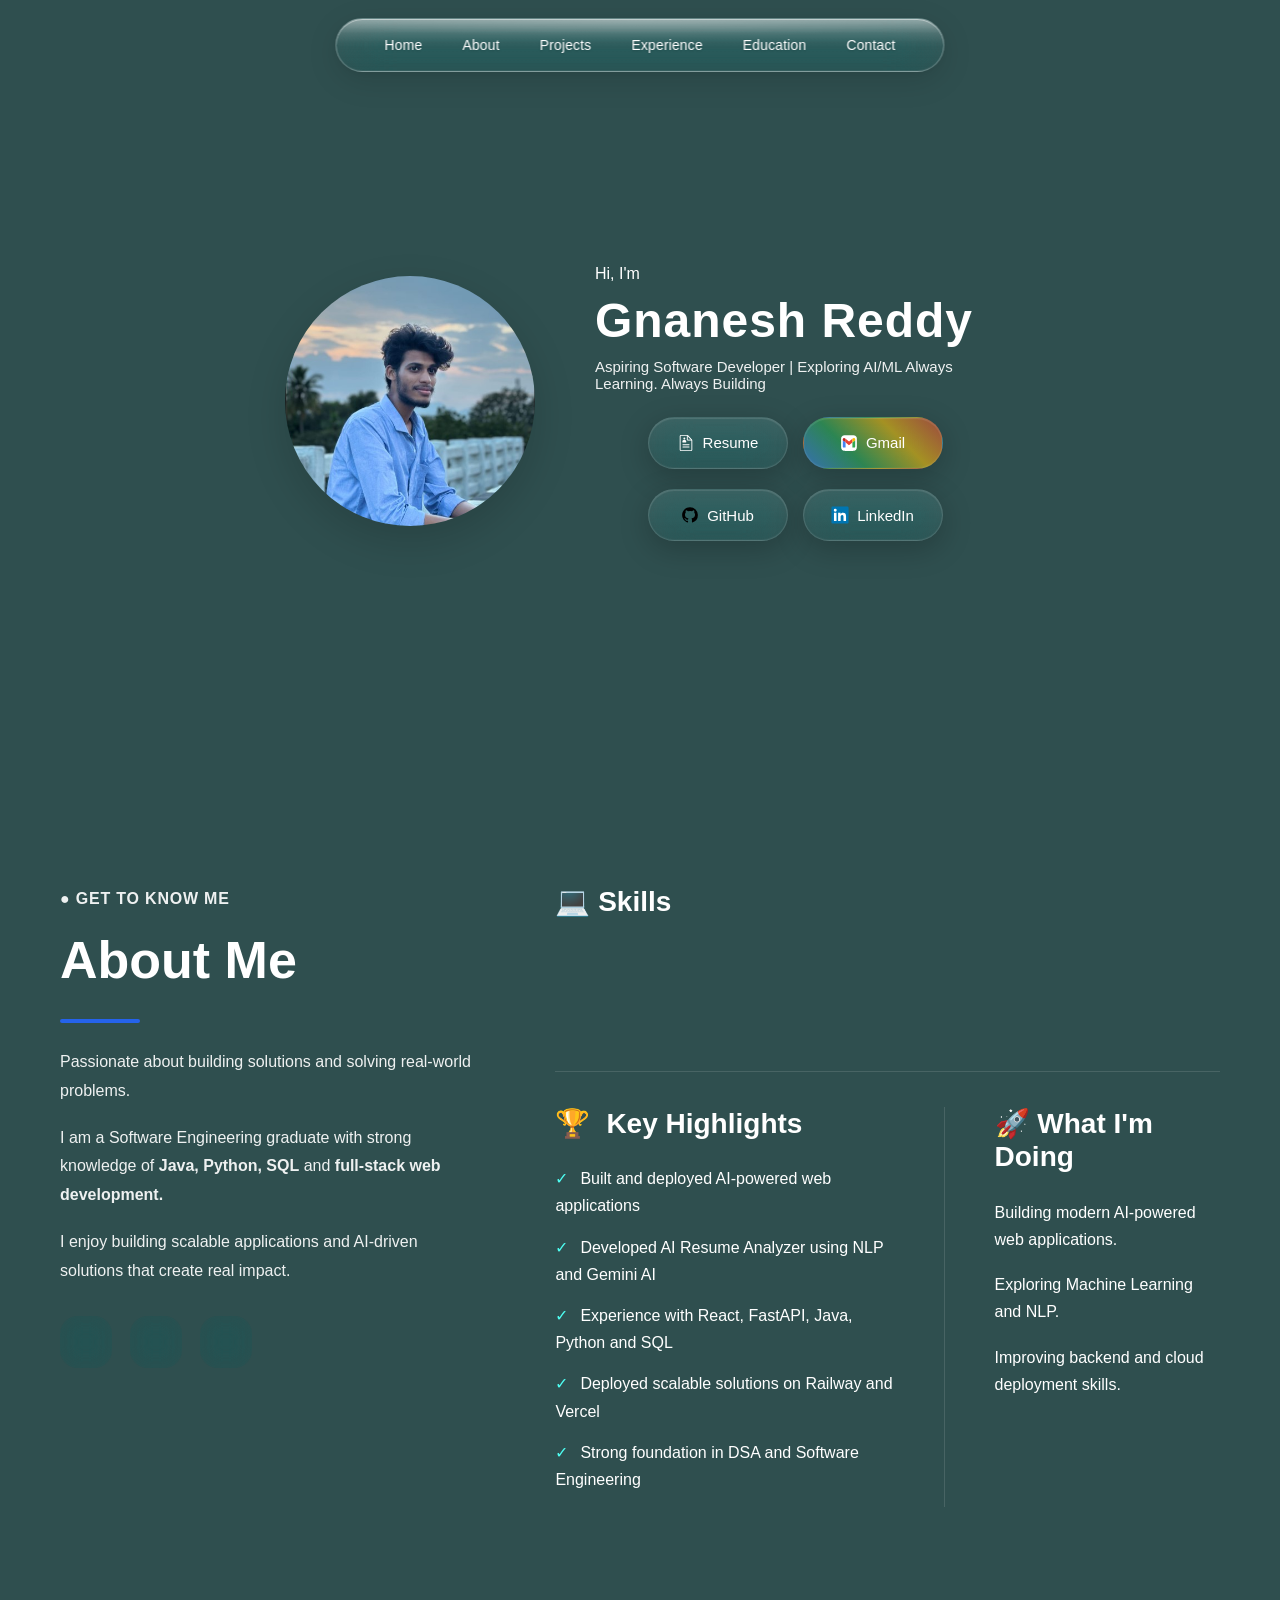
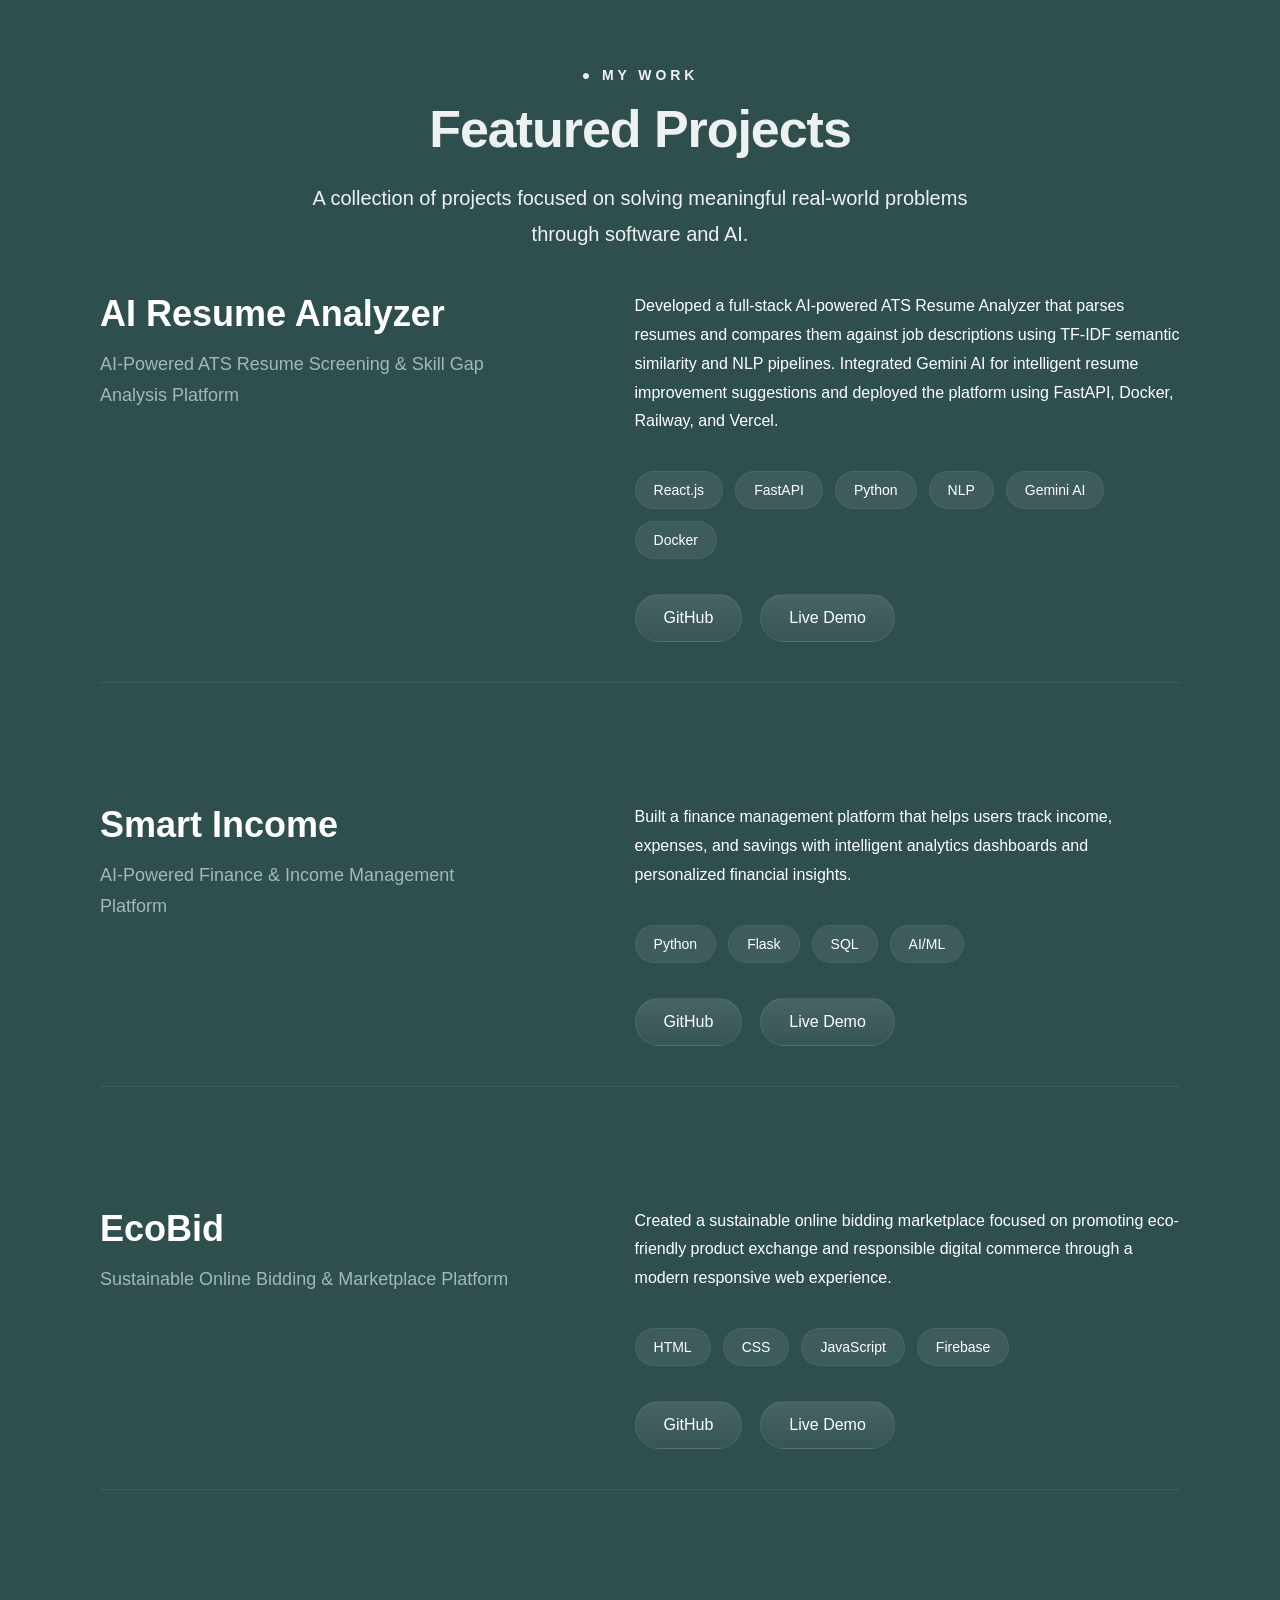
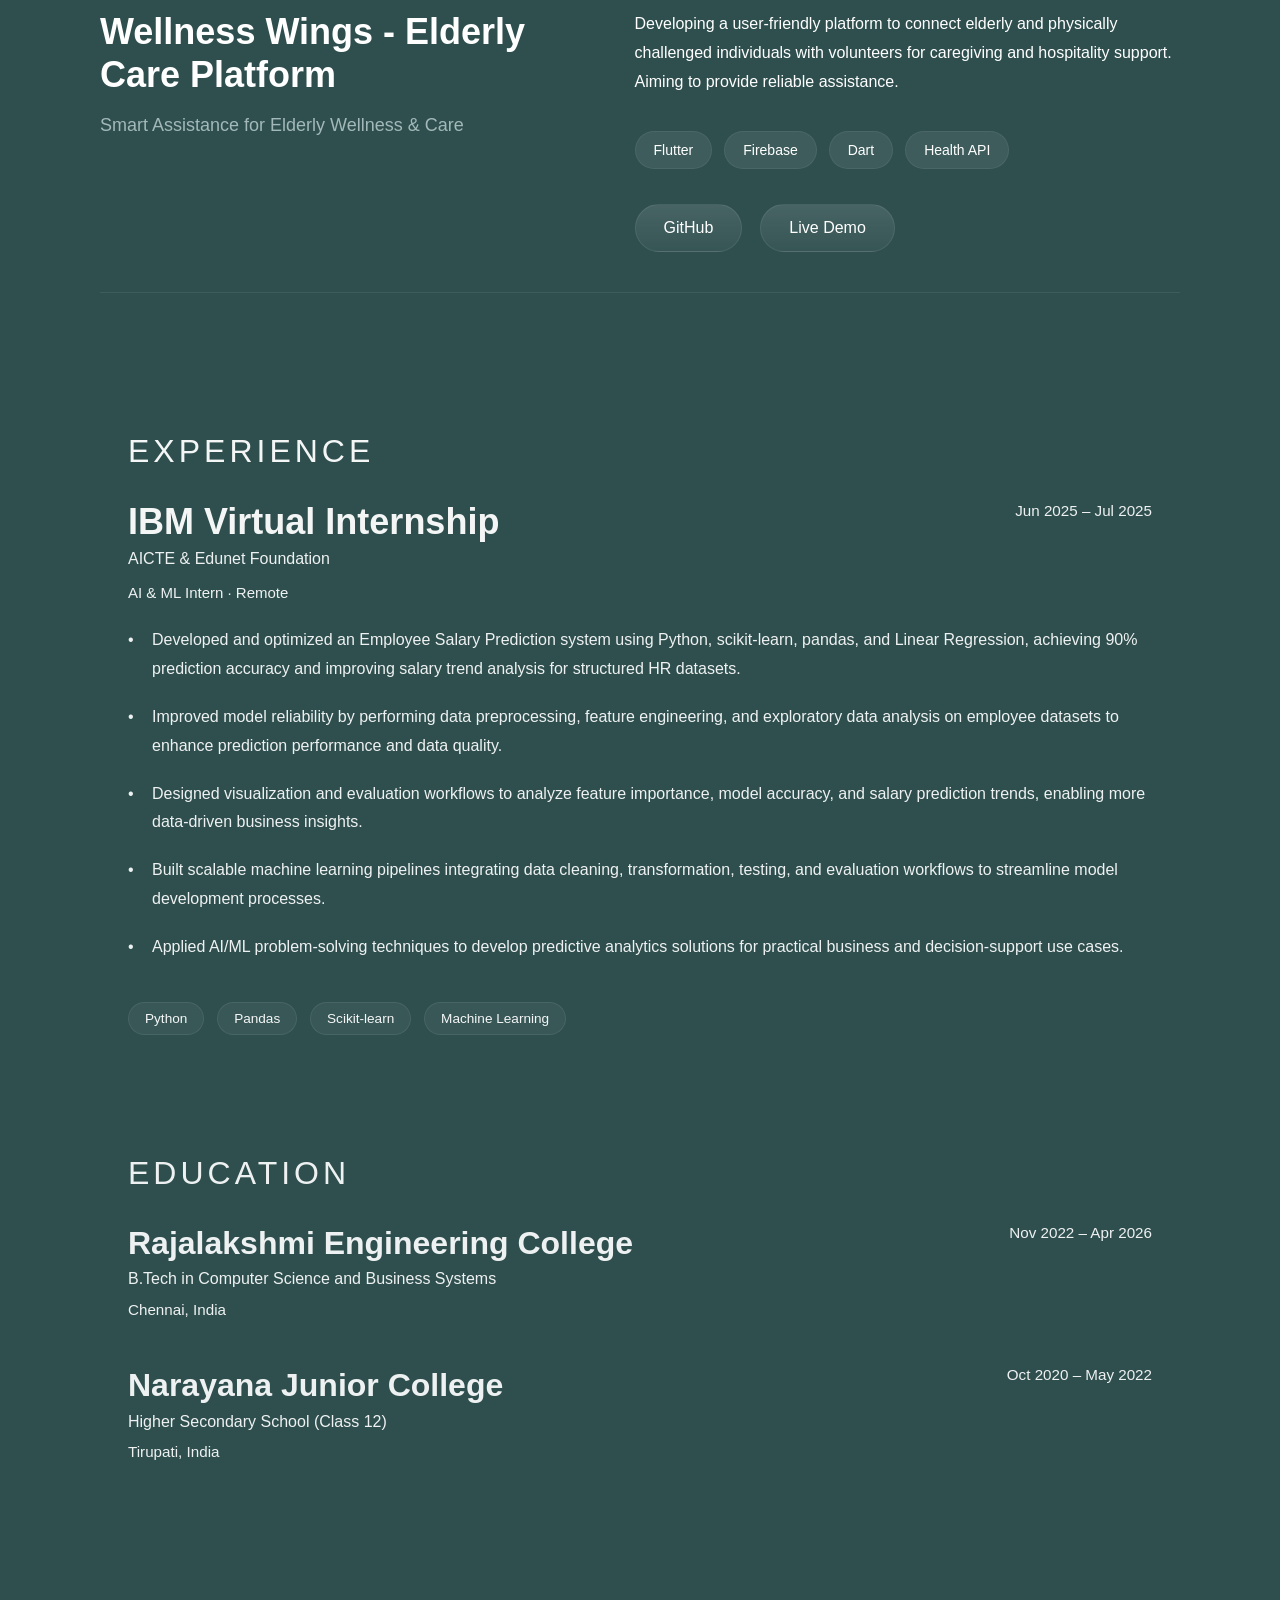
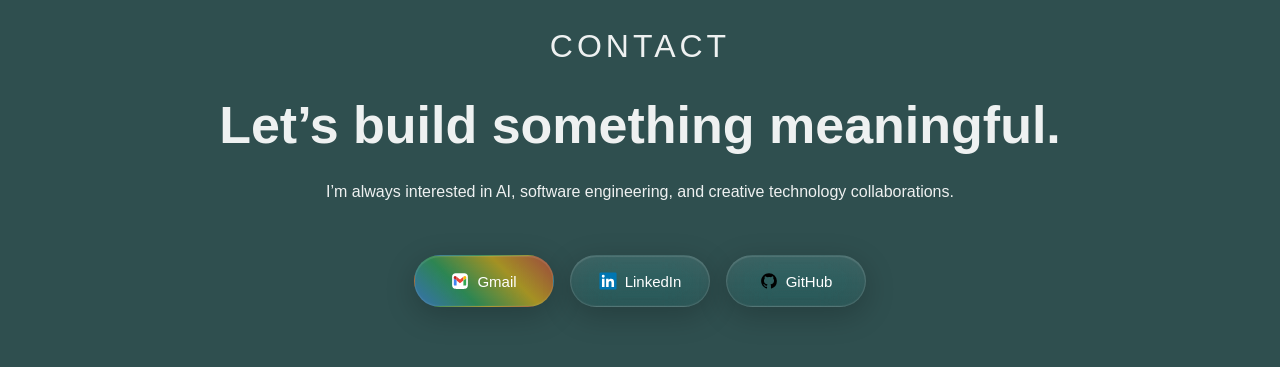
==== commit d3a58439: "updated main" ====
--- a/index.html
+++ b/index.html
@@ -134,9 +134,9 @@
             <div class="highlights-section">
 
                 <h3 class="section-heading">
-    <span>🏆</span>
-    Key Highlights
-</h3>
+                    <span>🏆</span>
+                    Key Highlights
+                </h3>
 
                 <ul>
                     <li>Built and deployed AI-powered web applications</li>
--- a/style.css
+++ b/style.css
@@ -1,3 +1,95 @@
+@keyframes fadeInUp {
+    from {
+        opacity: 0;
+        transform: translateY(30px);
+    }
+    to {
+        opacity: 1;
+        transform: translateY(0);
+    }
+}
+
+@keyframes fadeInDown {
+    from {
+        opacity: 0;
+        transform: translateY(-30px);
+    }
+    to {
+        opacity: 1;
+        transform: translateY(0);
+    }
+}
+
+@keyframes slideInLeft {
+    from {
+        opacity: 0;
+        transform: translateX(-60px);
+    }
+    to {
+        opacity: 1;
+        transform: translateX(0);
+    }
+}
+
+@keyframes slideInRight {
+    from {
+        opacity: 0;
+        transform: translateX(60px);
+    }
+    to {
+        opacity: 1;
+        transform: translateX(0);
+    }
+}
+
+@keyframes glow {
+    0%, 100% {
+        box-shadow: 0 0 20px rgba(78, 255, 243, 0.3);
+    }
+    50% {
+        box-shadow: 0 0 30px rgba(78, 255, 243, 0.5);
+    }
+}
+
+@keyframes float {
+    0%, 100% {
+        transform: translateY(0px);
+    }
+    50% {
+        transform: translateY(-10px);
+    }
+}
+
+@keyframes pulse {
+    0%, 100% {
+        opacity: 1;
+    }
+    50% {
+        opacity: 0.8;
+    }
+}
+
+.scroll-progress {
+    position: fixed;
+    top: 0;
+    left: 0;
+    height: 3px;
+    background: linear-gradient(90deg, #4EFFF3, #2563eb, #4EFFF3);
+    background-size: 200% 100%;
+    animation: gradientShift 3s ease infinite;
+    z-index: 9999;
+    box-shadow: 0 0 10px rgba(78, 255, 243, 0.6);
+}
+
+@keyframes gradientShift {
+    0%, 100% {
+        background-position: 0% center;
+    }
+    50% {
+        background-position: 100% center;
+    }
+}
+
 html {
     scroll-behavior: smooth;
 } 
@@ -41,7 +133,6 @@
     pointer-events: auto;
     isolation: isolate;
     overflow: hidden;
-    /* Liquid glass — mostly transparent */
     background:
         linear-gradient(
             180deg,
@@ -63,7 +154,6 @@
         border-color 0.35s ease;
 }
 
-/* Specular highlight (Apple-style top shine) */
 nav::before {
     content: "";
     position: absolute;
@@ -79,7 +169,6 @@
     z-index: 0;
 }
 
-/* Soft inner glow */
 nav::after {
     content: "";
     position: absolute;
@@ -143,6 +232,15 @@
 .nav-links a:active {
     transform: scale(0.97);
 }
+
+.nav-links a {
+    transition: all 0.4s cubic-bezier(0.34, 1.56, 0.64, 1);
+}
+
+.nav-links a:hover {
+    transform: translateY(-2px);
+}
+
 .mobile-menu {
     display: none;
     border: none;
@@ -170,6 +268,7 @@
     margin: 0 auto;
     background-size: cover;
     background-position: center;
+    animation: fadeInUp 1s ease-out;
 }
 .hero-content {
     display: flex;
@@ -182,11 +281,12 @@
 .hero-image img {
     width: 250px;
     height: 250px;
-    transition: transform 0.3s ease;
+    transition: transform 0.5s cubic-bezier(0.34, 1.56, 0.64, 1), box-shadow 0.5s ease;
     border-radius: 50%;
     object-fit: cover;
     border: transparent;
     box-shadow: 0 15px 40px rgba(0,0,0,0.15);
+    animation: float 3s ease-in-out infinite;
 }
 .hero-image img:hover {
     transform: scale(1.15);
@@ -203,6 +303,7 @@
     font-weight: 500;   
     color: #FFFFFF;
     margin-bottom: 8px;
+    animation: fadeInUp 0.8s ease-out;
 }
     .hero-text h1 {
     color: #FFFFFF;
@@ -210,6 +311,7 @@
     font-size: 48px;
     font-weight: 700;
     margin: 10px 0;
+    animation: slideInLeft 0.8s ease-out 0.2s both;
 }
 .role {
     color: #A3B8B8;
@@ -239,32 +341,30 @@
     color: #FFFFFF;
     font-size: 15px;
     font-weight: 500;
-    background:
-        linear-gradient(
-            to bottom,
-            rgba(255,255,255,0.14),
-            rgba(255,255,255,0.05)
-        );
+    background: linear-gradient(
+        to bottom,
+        rgba(255,255,255,0.14),
+        rgba(255,255,255,0.05)
+    );
     backdrop-filter: blur(22px) saturate(180%);
     -webkit-backdrop-filter: blur(22px) saturate(180%);
     border: 1px solid rgba(255,255,255,0.12);
-    box-shadow:
-        0 8px 30px rgba(0,0,0,0.22),
+    box-shadow: 0 8px 30px rgba(0,0,0,0.22),
         inset 0 1px 1px rgba(255,255,255,0.12),
         inset 0 -1px 1px rgba(255,255,255,0.04);
-    transition: all 0.3s ease;
+    transition: all 0.4s cubic-bezier(0.34, 1.56, 0.64, 1);
+    position: relative;
+    overflow: hidden;
 }
 .resume:hover,
 .social:hover {
-    transform: translateY(-4px);
-    background:
-        linear-gradient(
-            to bottom,
-            rgba(255,255,255,0.18),
-            rgba(255,255,255,0.08)
-        );
-    box-shadow:
-        0 12px 35px rgba(255,255,255,0.08),
+    transform: translateY(-6px);
+    background: linear-gradient(
+        to bottom,
+        rgba(255,255,255,0.18),
+        rgba(255,255,255,0.08)
+    );
+    box-shadow: 0 12px 35px rgba(255,255,255,0.15),
         0 6px 20px rgba(0,0,0,0.22);
 }
 .resume {
@@ -396,16 +496,19 @@
     color: rgba(255,255,255,0.92);
     margin-bottom: 25px;
 }
-/* Hidden initially */
+
 .hidden-left,
 .hidden-right {
-    transition: all 3.8s cubic-bezier(0.22, 1, 0.36, 1);
-}
-.hidden-left {
-    transform: translateX(-120px);
-}
-.show {
+    opacity: 1;
     transform: translateX(0);
+}
+
+.about-text {
+    animation: slideInLeft 0.8s ease-out;
+}
+
+.about-right {
+    animation: fadeInUp 0.8s ease-out 0.2s both;
 }
 .mini-links {
     display: flex;
@@ -419,38 +522,33 @@
     align-items: center;
     justify-content: center;
     border-radius: 18px;
-    /* Liquid Glass */
-    background:
-        linear-gradient(
-            to bottom,
-            rgba(255,255,255,0.16),
-            rgba(255,255,255,0.05)
-        );
+    background: linear-gradient(
+        to bottom,
+        rgba(255,255,255,0.16),
+        rgba(255,255,255,0.05)
+    );
     backdrop-filter: blur(24px) saturate(180%);
     -webkit-backdrop-filter: blur(24px) saturate(180%);
     border: 1px solid rgba(255,255,255,0.10);
-    /* Apple Depth */
-    box-shadow:
-        0 8px 24px rgba(0,0,0,0.22),
+    box-shadow: 0 8px 24px rgba(0,0,0,0.22),
         inset 0 1px 1px rgba(255,255,255,0.14),
         inset 0 -1px 1px rgba(255,255,255,0.05);
-    transition: all 0.3s ease;
+    transition: all 0.4s cubic-bezier(0.34, 1.56, 0.64, 1);
 }
 .mini-box i {
     font-size: 22px;
 }
-/* Hover animation */
+
 .mini-box:hover {
-    transform: translateY(-4px);
-    background:
-        linear-gradient(
-            to bottom,
-            rgba(255,255,255,0.20),
-            rgba(255,255,255,0.08)
-        );
-    box-shadow:
-        0 10px 30px rgba(255,255,255,0.08),
-        0 6px 20px rgba(0,0,0,0.25);
+    transform: translateY(-8px) scale(1.1);
+    background: linear-gradient(
+        to bottom,
+        rgba(255,255,255,0.22),
+        rgba(255,255,255,0.1)
+    );
+    box-shadow: 0 12px 35px rgba(255,255,255,0.15),
+        0 8px 25px rgba(0,0,0,0.3);
+    animation: glow 2s ease-in-out;
 }
 .mini-box img {
     width: 22px;
@@ -466,17 +564,18 @@
     object-fit: contain;
     transition: 0.3s ease;
 }
-/* Hover */
+
 .github-icon:hover img,
 .linkedin-icon:hover img,
 .gmail-icon:hover img {
     transform: scale(1.12);
 }
 
-.about-layout{
-    display:grid;
-    grid-template-columns:1fr 1.6fr;
-    gap:80px;
+.about-layout {
+    display: grid;
+    grid-template-columns: 1fr 1.6fr;
+    gap: 80px;
+    animation: fadeInUp 0.8s ease-out;
 }
 
 .about-right{
@@ -552,17 +651,18 @@
     color: #FFFFFF;
     font-size: 15px;
     font-weight: 500;
-    transition: all 0.3s ease;
+    transition: all 0.4s cubic-bezier(0.34, 1.56, 0.64, 1);
 }
 
 .skill-tags span:hover {
     background: linear-gradient(
         to bottom,
-        rgba(255, 255, 255, 0.16),
-        rgba(255, 255, 255, 0.06)
+        rgba(255, 255, 255, 0.18),
+        rgba(255, 255, 255, 0.08)
     );
-    border-color: rgba(78, 255, 243, 0.6);
-    transform: translateY(-2px);
+    border-color: rgba(78, 255, 243, 0.8);
+    transform: translateY(-4px) scale(1.05);
+    box-shadow: 0 8px 20px rgba(78, 255, 243, 0.3);
 }
 
 @media(max-width:768px){
@@ -700,20 +800,25 @@
     border-radius: 999px;
     text-decoration: none;
     color: #FFFFFF;
-    background:
-        linear-gradient(
-            to bottom,
-            rgba(255,255,255,0.12),
-            rgba(255,255,255,0.04)
-        );
-
+    background: linear-gradient(
+        to bottom,
+        rgba(255,255,255,0.12),
+        rgba(255,255,255,0.04)
+    );
     border: 1px solid rgba(255,255,255,0.08);
-
-    transition: 0.3s ease;
+    transition: all 0.4s cubic-bezier(0.34, 1.56, 0.64, 1);
+    position: relative;
+    overflow: hidden;
 }
 
 .project-btn:hover {
-    transform: translateY(-3px);
+    transform: translateY(-5px);
+    background: linear-gradient(
+        to bottom,
+        rgba(255,255,255,0.18),
+        rgba(255,255,255,0.08)
+    );
+    box-shadow: 0 10px 30px rgba(255,255,255,0.12);
 }
 
 @media (max-width: 768px) {
@@ -951,24 +1056,24 @@
     border-radius: 999px;
     text-decoration: none;
     color: rgba(255,255,255,0.92);
-    background:
-        linear-gradient(
-            to bottom,
-            rgba(255,255,255,0.12),
-            rgba(255,255,255,0.04)
-        );
+    background: linear-gradient(
+        to bottom,
+        rgba(255,255,255,0.12),
+        rgba(255,255,255,0.04)
+    );
     border: 1px solid rgba(255,255,255,0.08);
     backdrop-filter: blur(18px);
-    transition: 0.3s ease;
-}
+    transition: all 0.4s cubic-bezier(0.34, 1.56, 0.64, 1);
+}
+
 .contact-btn:hover {
-    transform: translateY(-3px);
-    background:
-        linear-gradient(
-            to bottom,
-            rgba(255,255,255,0.18),
-            rgba(255,255,255,0.06)
-        );
+    transform: translateY(-5px);
+    background: linear-gradient(
+        to bottom,
+        rgba(255,255,255,0.18),
+        rgba(255,255,255,0.06)
+    );
+    box-shadow: 0 12px 30px rgba(255,255,255,0.12);
 }
 
 /* MOBILE MENU */
@@ -1008,7 +1113,7 @@
         display: none;
     }
 
-    /* ⚌ hamburger / ✕ close — fixed top-right only */
+    /* ⚌ hamburger/ ✕  close — fixed top-right only */
     .mobile-menu {
         display: flex;
         align-items: center;
@@ -1146,8 +1251,6 @@
 
 }
 
-/* Desktop override: keep hero/about/projects aligned inside a center container */
-/* Desktop override */
 
 .hero {
     height: auto !important;
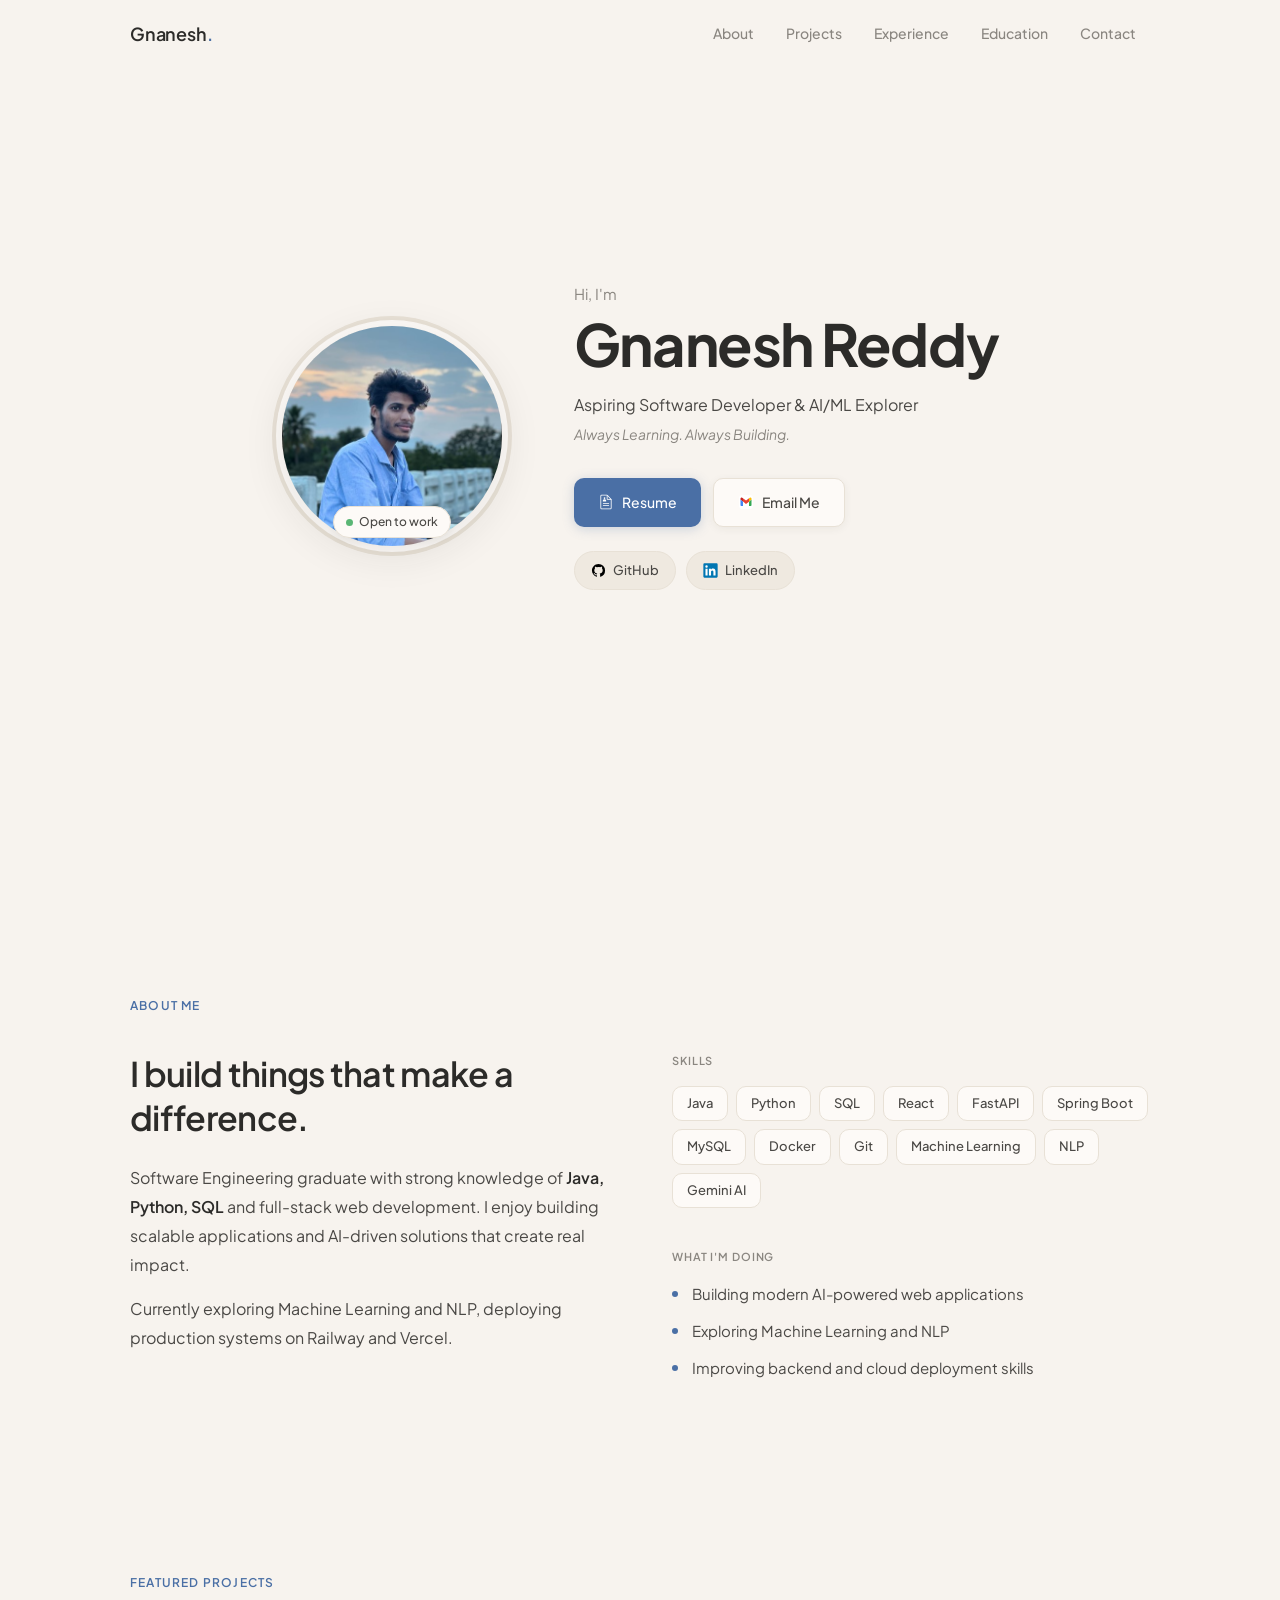
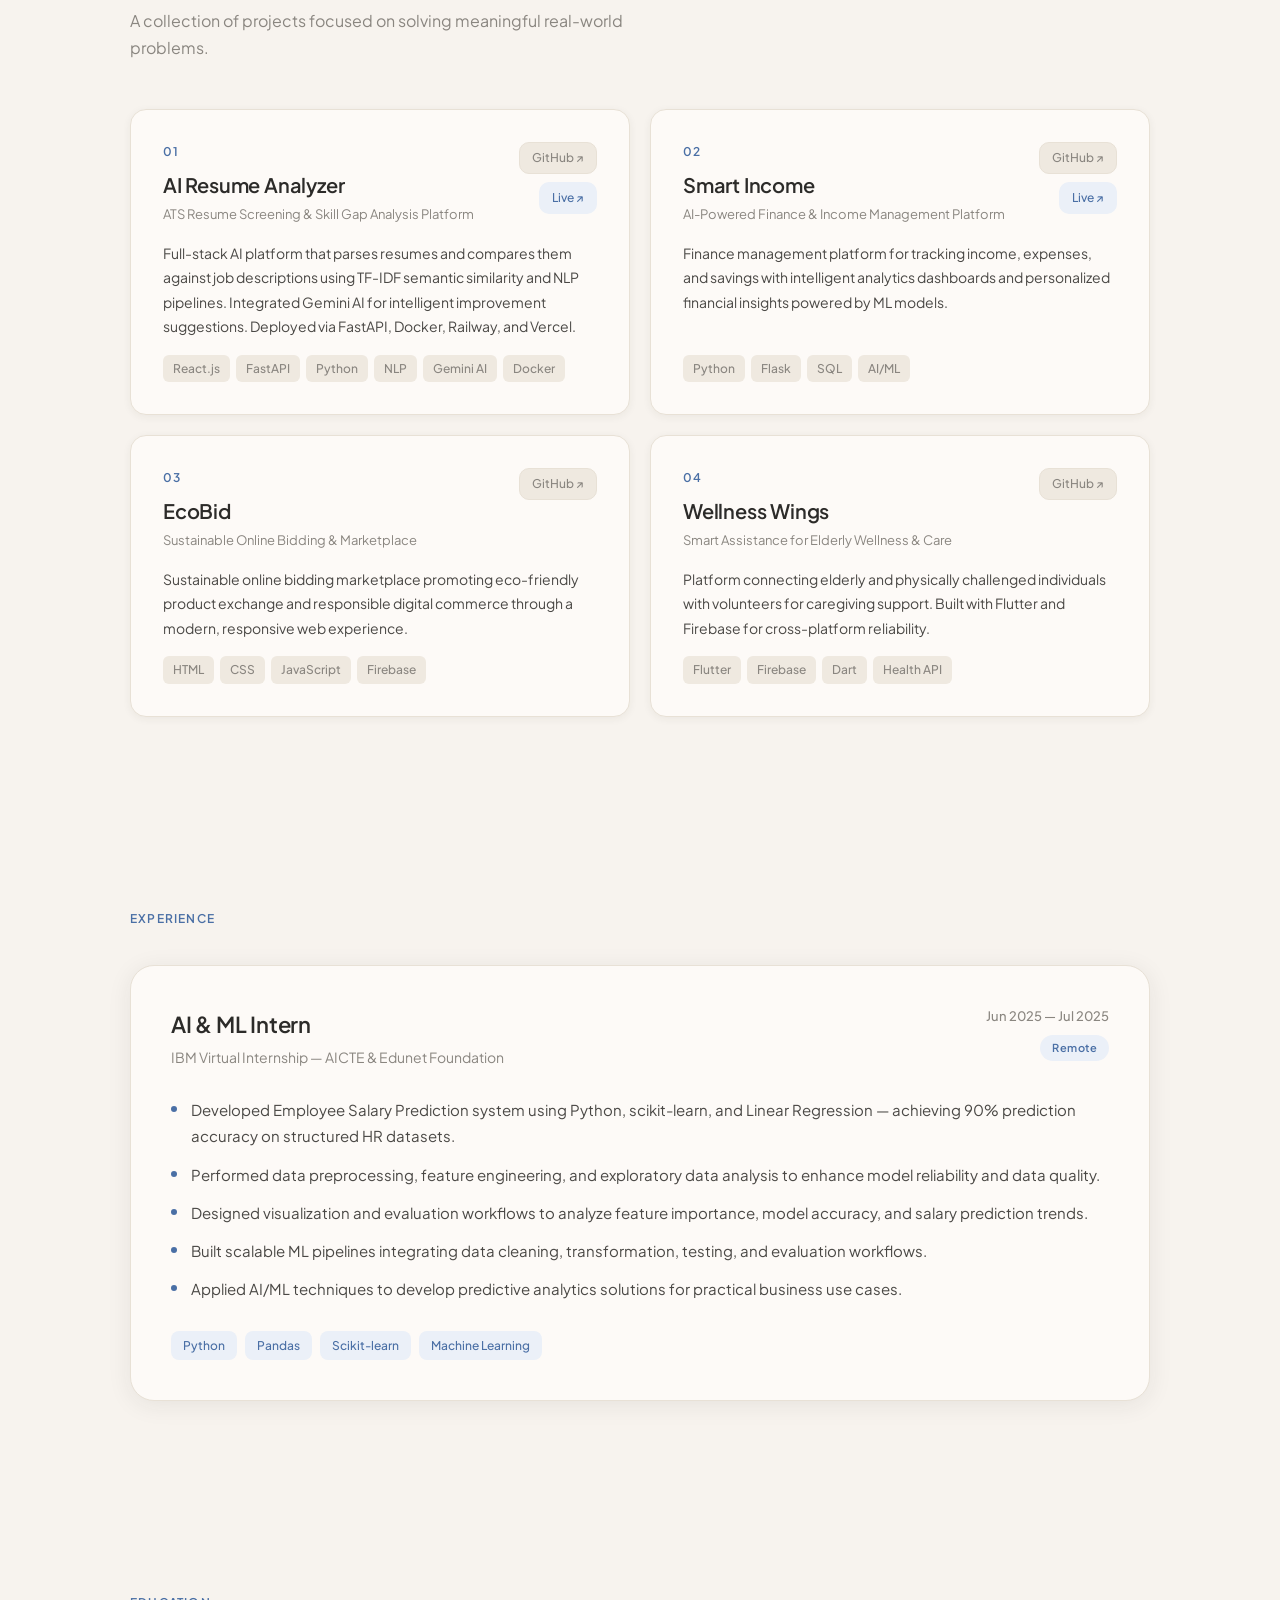
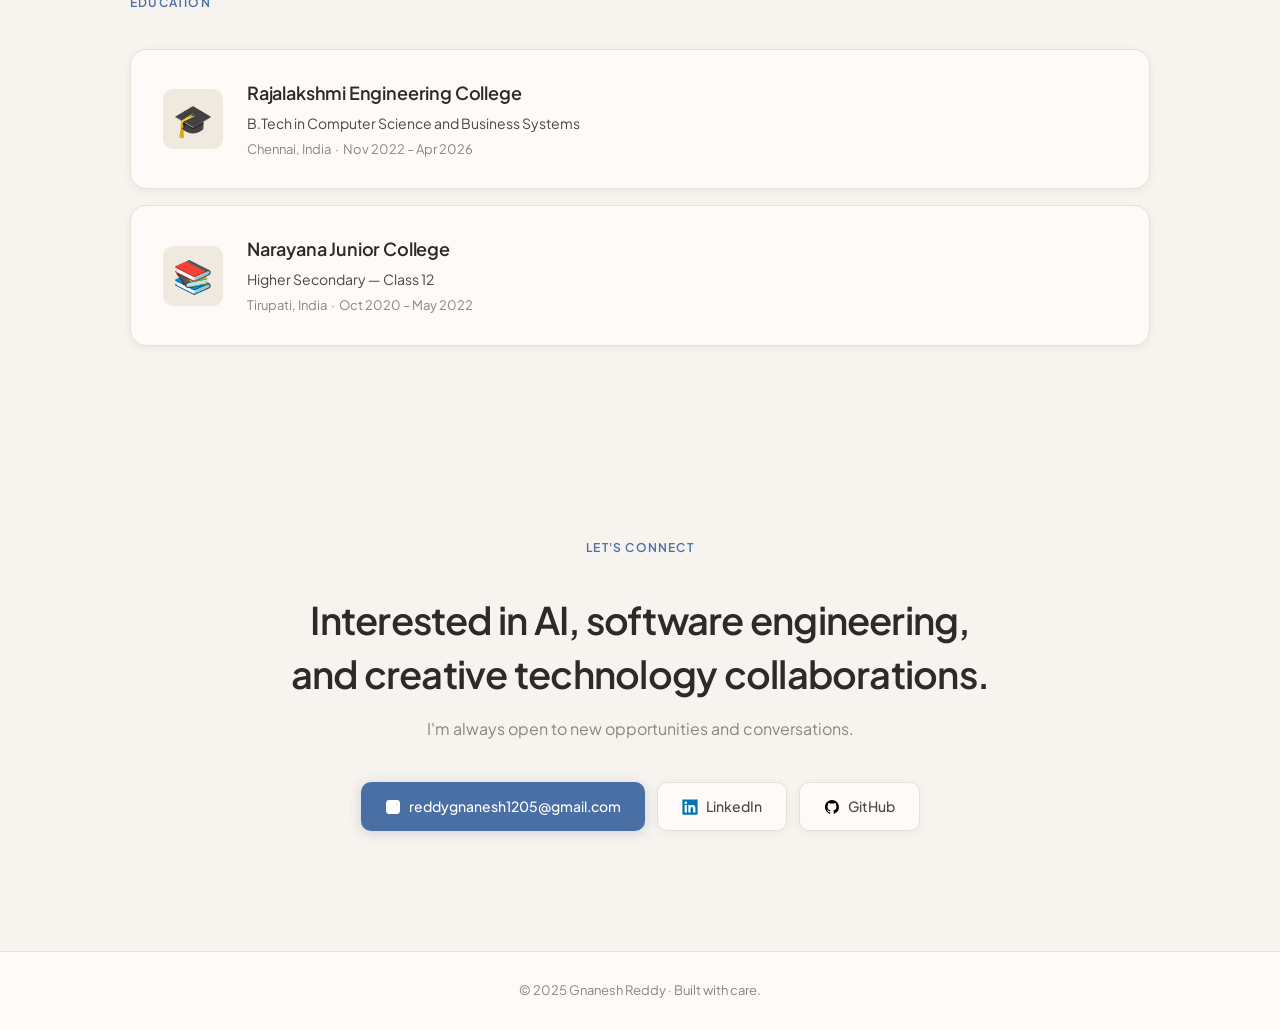
==== commit aba54137: "layout changed" ====
--- a/index.html
+++ b/index.html
@@ -1,487 +1,262 @@
 <!DOCTYPE html>
 <html lang="en">
 <head>
-    <meta charset="UTF-8">
-    <meta name="viewport" content="width=device-width, initial-scale=1.0">
-    <title>Gnanesh Reddy Portfolio</title>
-    <link rel="stylesheet" href="style.css">
-    <link rel="stylesheet"href="https://cdnjs.cloudflare.com/ajax/libs/font-awesome/6.5.1/css/all.min.css">
+<meta charset="UTF-8">
+<meta name="viewport" content="width=device-width, initial-scale=1.0">
+<title>Gnanesh Reddy — Software Developer</title>
+<link rel="preconnect" href="https://fonts.googleapis.com">
+<link rel="preconnect" href="https://fonts.gstatic.com" crossorigin>
+<link href="https://fonts.googleapis.com/css2?family=Plus+Jakarta+Sans:ital,wght@0,300;0,400;0,500;0,600;0,700;1,300;1,400&display=swap" rel="stylesheet">
+<link rel="stylesheet" href="style.css">
 </head>
 <body>
-    <!-- Navbar -->
-    <header>
-    <button type="button" class="mobile-menu" id="mobile-menu" aria-label="Open menu" aria-expanded="false">
-        <span class="mobile-menu-icon" aria-hidden="true">⚌</span>
+
+<div class="scroll-line" id="scrollLine"></div>
+
+<header id="header">
+  <div class="header-inner">
+    <a href="#home" class="logo">Gnanesh<span class="logo-dot">.</span></a>
+    <nav class="nav-links" id="navLinks">
+      <a href="#about">About</a>
+      <a href="#projects">Projects</a>
+      <a href="#experience">Experience</a>
+      <a href="#education">Education</a>
+      <a href="#contact">Contact</a>
+    </nav>
+    <button class="hamburger" id="hamburger" aria-label="Menu">
+      <span></span><span></span>
     </button>
-    <nav>
-<div class="nav-links" id="nav-links">
-    <a href="#home">Home</a>
-    <a href="#about">About</a>
-    <a href="#projects">Projects</a>
-    <a href="#experience">Experience</a>
-    <a href="#education">Education</a>
-    <a href="#contact">Contact</a>
-</div>
-</nav>
-    </header>
-    <section id="home" class="hero">
-    <div class="hero-content">
-
-        <!-- Left: Image -->
-        <div class="hero-image">
-            <img src="../images/gnanesh.jpeg" alt="Profile Photo">
-        </div>
-
-        <!-- Right: Text -->
-        <div class="hero-text">
-            <p class="intro">Hi, I'm</p>
-            <h1>Gnanesh Reddy</h1>
-            <h2 class="role">Aspiring Software Developer | Exploring AI/ML
-            Always Learning. Always Building</h2>
-
-            <div class="buttons">
-               <a href="./files/Gnanesh_Reddy_Software_Engineer.pdf?time=<?= time() ?>" class="resume" id="resume-link" target="_blank">
-                <img src="../icons/resume.svg" alt="resume">Resume</a>
-                <a href="mailto:reddygnanesh1205@gmail.com"class="gmail"><img src="../icons/gmail.svg" alt="gmail">Gmail</a>
-            </div>
-            <div class="socials">
-                <a href="https://github.com/gnanesh-reddy-12" class="social github" target="_blank"><img src="../icons/github.svg" alt="github">GitHub</a>
-                <a href="http://www.linkedin.com/in/gnanesh-reddy" class="social linkedin" target="_blank"><img src="../icons/linkedin.svg" alt="linkedin">LinkedIn</a>
-            </div>
-</div>
-</div>
-                                             
-</section>
-
-<section id="about" class="about-section">
-
-<div class="about-layout">
-
-    <!-- LEFT -->
-    <div class="about-text hidden-left">
-
-        <p class="about-small-title">● GET TO KNOW ME</p>
-
-        <h2>About Me</h2>
-
-        <div class="about-line"></div>
-
-        <p class="about-intro">
-            Passionate about building solutions and solving real-world problems.
-        </p>
-
-        <p>
-            I am a Software Engineering graduate with strong knowledge of
-            <strong>Java, Python, SQL</strong> and
-            <strong>full-stack web development.</strong>
-        </p>
-
-        <p>
-            I enjoy building scalable applications and AI-driven solutions
-            that create real impact.
-        </p>
-
-        <div class="mini-links">
-
-            <a href="https://github.com/gnanesh-reddy-12"
-               target="_blank"
-               class="mini-box github-icon">
-                <img src="../icons/github.svg" alt="">
-            </a>
-
-            <a href="https://linkedin.com/in/gnanesh-reddy"
-               target="_blank"
-               class="mini-box linkedin-icon">
-                <img src="../icons/linkedin.svg" alt="">
-            </a>
-
-            <a href="mailto:reddygnanesh1205@gmail.com"
-               class="mini-box gmail-icon">
-                <img src="../icons/gmail.svg" alt="">
-            </a>
-
-        </div>
-
-    </div>
-
-    <!-- RIGHT -->
-    <div class="about-right">
-
-        <div class="skills-section">
-
-            <h3>💻 Skills</h3>
-
-            <div class="skill-tags">
-                <span>Java</span>
-                <span>Python</span>
-                <span>SQL</span>
-                <span>React</span>
-                <span>FastAPI</span>
-                <span>Spring Boot</span>
-                <span>MySQL</span>
-                <span>Docker</span>
-                <span>Git</span>
-                <span>Machine Learning</span>
-                <span>NLP</span>
-            </div>
-
-        </div>
-
-        <div class="about-divider"></div>
-
-        <div class="bottom-sections">
-
-            <div class="highlights-section">
-
-                <h3 class="section-heading">
-                    <span>🏆</span>
-                    Key Highlights
-                </h3>
-
-                <ul>
-                    <li>Built and deployed AI-powered web applications</li>
-                    <li>Developed AI Resume Analyzer using NLP and Gemini AI</li>
-                    <li>Experience with React, FastAPI, Java, Python and SQL</li>
-                    <li>Deployed scalable solutions on Railway and Vercel</li>
-                    <li>Strong foundation in DSA and Software Engineering</li>
-                </ul>
-
-            </div>
-
-            <div class="vertical-divider"></div>
-
-            <div class="doing-section">
-
-                <h3>🚀 What I'm Doing</h3>
-
-                <p>Building modern AI-powered web applications.</p>
-
-                <p>Exploring Machine Learning and NLP.</p>
-
-                <p>Improving backend and cloud deployment skills.</p>
-
-            </div>
-
-        </div>
-
-    </div>
-
-</div>
-
-</section>
-
-<section id="projects">
-
-    <div class="projects-heading">
-
-        <p class="projects-small-title">● MY WORK</p>
-
-        <h2>Featured Projects</h2>
-
-        <p class="projects-subtitle">
-            A collection of projects focused on solving meaningful
-            real-world problems through software and AI.
-        </p>
-
-    </div>
-
-    <div class="projects-showcase">
-
-        <!-- Project 1 -->
-        <div class="project-showcase">
-
-            <div class="project-left">
-
-                <h3>AI Resume Analyzer</h3>
-
-                <p class="project-tagline">
-                    AI-Powered ATS Resume Screening & Skill Gap Analysis Platform
-                </p>
-
-            </div>
-
-            <div class="project-right">
-
-            <p class="project-description">
-                Developed a full-stack AI-powered ATS Resume Analyzer that parses
-                resumes and compares them against job descriptions using TF-IDF
-                semantic similarity and NLP pipelines. Integrated Gemini AI for
-                intelligent resume improvement suggestions and deployed the platform
-                using FastAPI, Docker, Railway, and Vercel.
-            </p>
-
-                <div class="project-tech">
-                    <span>React.js</span>
-                    <span>FastAPI</span>
-                    <span>Python</span>
-                    <span>NLP</span>
-                    <span>Gemini AI</span>
-                    <span>Docker</span>
-                </div>
-
-                <div class="project-buttons">
-
-                <a href="https://github.com/gnanesh-reddy-12/Ai-Resume-Analyzer"
-                class="project-btn"
-                target="_blank">
-                    GitHub
-                </a>
-
-                <a href="https://ai-resume-analyzer-two-red.vercel.app/"
-                class="project-btn live-btn"
-                target="_blank">
-                    Live Demo
-                </a>
-
-            </div>
-
-            </div>
-
-        </div>
-
-        <!-- Project 2 -->
-        <div class="project-showcase">
-
-            <div class="project-left">
-
-                <h3>Smart Income</h3>
-
-                <p class="project-tagline">
-                    AI-Powered Finance & Income Management Platform
-                </p>
-
-            </div>
-
-            <div class="project-right">
-
-            <p class="project-description">
-                Built a finance management platform that helps users track income,
-                expenses, and savings with intelligent analytics dashboards and
-                personalized financial insights.
-            </p>
-
-                <div class="project-tech">
-                    <span>Python</span>
-                    <span>Flask</span>
-                    <span>SQL</span>
-                    <span>AI/ML</span>
-                </div>
-
-                <div class="project-buttons">
-
-                    <a href="https://github.com/gnanesh-reddy-12/Employee-Salary-Prediction--Internship"
-                    class="project-btn"target="_blank">GitHub
-                    </a>
-
-                    <a href="https://smart-finance-dashboard-seven.vercel.app/"
-                    class="project-btn live-btn"target="_blank">Live Demo
-                    </a>
-
-                </div>
-
-            </div>
-
-        </div>
-
-        <!-- Project 3 -->
-        <div class="project-showcase">
-
-            <div class="project-left">
-
-                <h3>EcoBid</h3>
-
-                <p class="project-tagline">
-                    Sustainable Online Bidding & Marketplace Platform
-                </p>
-
-            </div>
-
-            <div class="project-right">
-
-                <p class="project-description">
-                    Created a sustainable online bidding marketplace focused on promoting
-                    eco-friendly product exchange and responsible digital commerce
-                    through a modern responsive web experience.
-                </p>
-
-                <div class="project-tech">
-                    <span>HTML</span>
-                    <span>CSS</span>
-                    <span>JavaScript</span>
-                    <span>Firebase</span>
-                </div>
-
-                <div class="project-buttons">
-
-                    <a href="https://github.com/gnanesh-reddy-12/EcoBId-AI-Powered-Auction-System"
-                    class="project-btn"target="_blank">GitHub</a>
-
-                    <a href="https://your-live-link.vercel.app"
-                    class="project-btn live-btn"target="_blank">Live Demo
-                    </a>
-
-                </div>
-
-            </div>
-
-        </div>
-
-        <!-- Project 4 -->
-        <div class="project-showcase">
-
-            <div class="project-left">
-
-                <h3>Wellness Wings - Elderly Care Platform</h3>
-
-                <p class="project-tagline">
-                    Smart Assistance for Elderly Wellness & Care
-                </p>
-
-            </div>
-
-            <div class="project-right">
-
-                <p class="project-description">
-                    Developing a user-friendly platform to connect elderly and physically challenged 
-                    individuals with volunteers for caregiving and hospitality support. 
-                    Aiming to provide reliable assistance.
-                </p>
-
-                <div class="project-tech">
-                    <span>Flutter</span>
-                    <span>Firebase</span>
-                    <span>Dart</span>
-                    <span>Health API</span>
-                </div>
-
-                <div class="project-buttons">
-
-                <a href="https://github.com/gnanesh-reddy-12/Wellness-Wings"
-                    class="project-btn"target="_blank">GitHub
-                </a>
-
-                    <a href="https://your-live-link.vercel.app"
-                    class="project-btn live-btn"target="_blank">Live Demo
-                    </a>
-
-                </div>
-
-            </div>
-
-        </div>
-
-    </div>
-
-</section>
-
-<section id="experience" class="experience">
-
-  <p class="section-tag">EXPERIENCE</p>
-
-  <div class="experience-header">
-    <div>
-      <h2>IBM Virtual Internship</h2>
-      <h3>AICTE & Edunet Foundation</h3>
-    </div>
-
-    <span>Jun 2025 – Jul 2025</span>
   </div>
-
-  <p class="role">AI & ML Intern · Remote</p>
-
-  <ul>
-    <li>
-      Developed and optimized an Employee Salary Prediction system using Python, scikit-learn, pandas, and Linear Regression, 
-      achieving 90% prediction accuracy and improving salary trend analysis for structured HR datasets.
-    </li>
-
-    <li>
-      Improved model reliability by performing data preprocessing, feature engineering, and exploratory 
-      data analysis on employee datasets to enhance prediction performance and data quality.
-    </li>
-
-    <li>
-      Designed visualization and evaluation workflows to analyze feature importance, model accuracy, and salary 
-      prediction trends, enabling more data-driven business insights.
-    </li>
-
-    <li>
-      Built scalable machine learning pipelines integrating data cleaning, transformation, testing, and 
-      evaluation workflows to streamline model development processes.
-    </li>
-    <li>
-        Applied AI/ML problem-solving techniques to develop predictive analytics solutions for practical 
-        business and decision-support use cases.
-    </li>
-  </ul>
-
-<div class="skills">
-    <span>Python</span>
-    <span>Pandas</span>
-    <span>Scikit-learn</span>
-    <span>Machine Learning</span>
-  </div>
-
-</section>
-<section id="education" class="education">
-
-  <p class="section-tag">EDUCATION</p>
-
-  <div class="education-item">
-
-    <div class="education-top">
-      <div>
-        <h2>Rajalakshmi Engineering College</h2>
-        <h3>B.Tech in Computer Science and Business Systems</h3>
-      </div>
-
-      <span>Nov 2022 – Apr 2026</span>
-    </div>
-
-    <p class="education-location">Chennai, India</p>
-
-  </div>
-
-  <div class="education-item">
-
-    <div class="education-top">
-      <div>
-        <h2>Narayana Junior College</h2>
-        <h3>Higher Secondary School (Class 12)</h3>
-      </div>
-
-      <span>Oct 2020 – May 2022</span>
-    </div>
-
-    <p class="education-location">Tirupati, India</p>
-
-  </div>
-
-</section>
-<section id="contact" class="contact">
-
-  <p class="section-tag">CONTACT</p>
-
-  <h2>Let’s build something meaningful.</h2>
-
-  <p class="contact-text">
-    I’m always interested in AI, software engineering,
-    and creative technology collaborations.
-  </p>
-
-  <div class="contact-links">
-
-    <a href="mailto:reddygnanesh1205@gmail.com"class="gmail"><img src="../icons/gmail.svg" alt="gmail">Gmail</a>
-
-    <a href="http://www.linkedin.com/in/gnanesh-reddy" class="social linkedin" target="_blank"><img src="../icons/linkedin.svg" alt="linkedin">LinkedIn</a>
-
-    <a href="https://github.com/gnanesh-reddy-12" class="social github" target="_blank"><img src="../icons/github.svg" alt="github">GitHub</a>
-
-  </div>
-
-</section>
-
-<!-- Link JS -->
-    <script src="main.js"></script>
+</header>
+
+<main>
+
+  <!-- HERO -->
+  <section id="home" class="hero">
+    <div class="hero-inner">
+
+      <div class="hero-photo-wrap">
+        <img src="../images/gnanesh.jpeg" alt="Gnanesh Reddy" class="hero-photo">
+        <div class="hero-status">
+          <span class="dot-live"></span> Open to work
+        </div>
+      </div>
+
+      <div class="hero-text">
+        <p class="hero-greeting reveal-up">Hi, I'm</p>
+        <h1 class="reveal-up">Gnanesh Reddy</h1>
+        <p class="hero-role reveal-up">Aspiring Software Developer &amp; AI/ML Explorer<br>
+        <span class="hero-tagline">Always Learning. Always Building.</span></p>
+
+        <div class="hero-actions reveal-up">
+          <a href="./files/Gnanesh_Reddy_Resume.pdf" target="_blank" class="btn-primary">
+            <img src="../icons/resume.svg" alt=""> Resume
+          </a>
+          <a href="mailto:reddygnanesh1205@gmail.com" class="btn-ghost">
+            <img src="../icons/gmail.svg" alt=""> Email Me
+          </a>
+        </div>
+
+        <div class="hero-socials reveal-up">
+          <a href="https://github.com/gnanesh-reddy-12" target="_blank" class="social-pill">
+            <img src="../icons/github.svg" alt="GitHub"> GitHub
+          </a>
+          <a href="http://www.linkedin.com/in/gnanesh-reddy" target="_blank" class="social-pill">
+            <img src="../icons/linkedin.svg" alt="LinkedIn"> LinkedIn
+          </a>
+        </div>
+      </div>
+
+    </div>
+  </section>
+
+  <!-- ABOUT -->
+  <section id="about" class="about">
+    <div class="section-label">About Me</div>
+    <div class="about-grid">
+      <div class="about-text">
+        <h2 class="reveal-up">I build things that make a difference.</h2>
+        <p class="reveal-up">Software Engineering graduate with strong knowledge of <strong>Java, Python, SQL</strong> and full-stack web development. I enjoy building scalable applications and AI-driven solutions that create real impact.</p>
+        <p class="reveal-up">Currently exploring Machine Learning and NLP, deploying production systems on Railway and Vercel.</p>
+      </div>
+      <div class="about-right">
+        <div class="skills-block reveal-up">
+          <p class="block-label">Skills</p>
+          <div class="skill-grid">
+            <span>Java</span><span>Python</span><span>SQL</span><span>React</span>
+            <span>FastAPI</span><span>Spring Boot</span><span>MySQL</span><span>Docker</span>
+            <span>Git</span><span>Machine Learning</span><span>NLP</span><span>Gemini AI</span>
+          </div>
+        </div>
+        <div class="doing-block reveal-up">
+          <p class="block-label">What I'm doing</p>
+          <ul>
+            <li>Building modern AI-powered web applications</li>
+            <li>Exploring Machine Learning and NLP</li>
+            <li>Improving backend and cloud deployment skills</li>
+          </ul>
+        </div>
+      </div>
+    </div>
+  </section>
+
+  <!-- PROJECTS -->
+  <section id="projects" class="projects">
+    <div class="section-label">Featured Projects</div>
+    <p class="section-sub reveal-up">A collection of projects focused on solving meaningful real-world problems.</p>
+
+    <div class="projects-list">
+
+      <div class="project-card reveal-up">
+        <div class="project-card-top">
+          <div>
+            <span class="project-num">01</span>
+            <h3>AI Resume Analyzer</h3>
+            <p class="project-sub-title">ATS Resume Screening &amp; Skill Gap Analysis Platform</p>
+          </div>
+          <div class="project-card-links">
+            <a href="https://github.com/gnanesh-reddy-12/Ai-Resume-Analyzer" target="_blank" class="card-link">GitHub ↗</a>
+            <a href="https://ai-resume-analyzer-two-red.vercel.app/" target="_blank" class="card-link live">Live ↗</a>
+          </div>
+        </div>
+        <p class="project-desc">Full-stack AI platform that parses resumes and compares them against job descriptions using TF-IDF semantic similarity and NLP pipelines. Integrated Gemini AI for intelligent improvement suggestions. Deployed via FastAPI, Docker, Railway, and Vercel.</p>
+        <div class="project-tech">
+          <span>React.js</span><span>FastAPI</span><span>Python</span><span>NLP</span><span>Gemini AI</span><span>Docker</span>
+        </div>
+      </div>
+
+      <div class="project-card reveal-up">
+        <div class="project-card-top">
+          <div>
+            <span class="project-num">02</span>
+            <h3>Smart Income</h3>
+            <p class="project-sub-title">AI-Powered Finance &amp; Income Management Platform</p>
+          </div>
+          <div class="project-card-links">
+            <a href="https://github.com/gnanesh-reddy-12/Employee-Salary-Prediction--Internship" target="_blank" class="card-link">GitHub ↗</a>
+            <a href="https://smart-finance-dashboard-seven.vercel.app/" target="_blank" class="card-link live">Live ↗</a>
+          </div>
+        </div>
+        <p class="project-desc">Finance management platform for tracking income, expenses, and savings with intelligent analytics dashboards and personalized financial insights powered by ML models.</p>
+        <div class="project-tech">
+          <span>Python</span><span>Flask</span><span>SQL</span><span>AI/ML</span>
+        </div>
+      </div>
+
+      <div class="project-card reveal-up">
+        <div class="project-card-top">
+          <div>
+            <span class="project-num">03</span>
+            <h3>EcoBid</h3>
+            <p class="project-sub-title">Sustainable Online Bidding &amp; Marketplace</p>
+          </div>
+          <div class="project-card-links">
+            <a href="https://github.com/gnanesh-reddy-12/EcoBId-AI-Powered-Auction-System" target="_blank" class="card-link">GitHub ↗</a>
+          </div>
+        </div>
+        <p class="project-desc">Sustainable online bidding marketplace promoting eco-friendly product exchange and responsible digital commerce through a modern, responsive web experience.</p>
+        <div class="project-tech">
+          <span>HTML</span><span>CSS</span><span>JavaScript</span><span>Firebase</span>
+        </div>
+      </div>
+
+      <div class="project-card reveal-up">
+        <div class="project-card-top">
+          <div>
+            <span class="project-num">04</span>
+            <h3>Wellness Wings</h3>
+            <p class="project-sub-title">Smart Assistance for Elderly Wellness &amp; Care</p>
+          </div>
+          <div class="project-card-links">
+            <a href="https://github.com/gnanesh-reddy-12/Wellness-Wings" target="_blank" class="card-link">GitHub ↗</a>
+          </div>
+        </div>
+        <p class="project-desc">Platform connecting elderly and physically challenged individuals with volunteers for caregiving support. Built with Flutter and Firebase for cross-platform reliability.</p>
+        <div class="project-tech">
+          <span>Flutter</span><span>Firebase</span><span>Dart</span><span>Health API</span>
+        </div>
+      </div>
+
+    </div>
+  </section>
+
+  <!-- EXPERIENCE -->
+  <section id="experience" class="experience">
+    <div class="section-label">Experience</div>
+    <div class="exp-card reveal-up">
+      <div class="exp-header">
+        <div>
+          <h3>AI &amp; ML Intern</h3>
+          <p class="exp-org">IBM Virtual Internship — AICTE &amp; Edunet Foundation</p>
+        </div>
+        <div class="exp-meta">
+          <span class="exp-date">Jun 2025 — Jul 2025</span>
+          <span class="exp-badge">Remote</span>
+        </div>
+      </div>
+      <ul class="exp-bullets">
+        <li>Developed Employee Salary Prediction system using Python, scikit-learn, and Linear Regression — achieving 90% prediction accuracy on structured HR datasets.</li>
+        <li>Performed data preprocessing, feature engineering, and exploratory data analysis to enhance model reliability and data quality.</li>
+        <li>Designed visualization and evaluation workflows to analyze feature importance, model accuracy, and salary prediction trends.</li>
+        <li>Built scalable ML pipelines integrating data cleaning, transformation, testing, and evaluation workflows.</li>
+        <li>Applied AI/ML techniques to develop predictive analytics solutions for practical business use cases.</li>
+      </ul>
+      <div class="exp-tech">
+        <span>Python</span><span>Pandas</span><span>Scikit-learn</span><span>Machine Learning</span>
+      </div>
+    </div>
+  </section>
+
+  <!-- EDUCATION -->
+  <section id="education" class="education">
+    <div class="section-label">Education</div>
+    <div class="edu-list">
+
+      <div class="edu-card reveal-up">
+        <div class="edu-icon">🎓</div>
+        <div class="edu-info">
+          <h3>Rajalakshmi Engineering College</h3>
+          <p class="edu-degree">B.Tech in Computer Science and Business Systems</p>
+          <p class="edu-meta">Chennai, India &nbsp;·&nbsp; Nov 2022 – Apr 2026</p>
+        </div>
+      </div>
+
+      <div class="edu-card reveal-up">
+        <div class="edu-icon">📚</div>
+        <div class="edu-info">
+          <h3>Narayana Junior College</h3>
+          <p class="edu-degree">Higher Secondary — Class 12</p>
+          <p class="edu-meta">Tirupati, India &nbsp;·&nbsp; Oct 2020 – May 2022</p>
+        </div>
+      </div>
+
+    </div>
+  </section>
+
+  <!-- CONTACT -->
+  <section id="contact" class="contact">
+    <div class="section-label">Let's Connect</div>
+    <h2 class="reveal-up">Interested in AI, software engineering,<br>and creative technology collaborations.</h2>
+    <p class="reveal-up">I'm always open to new opportunities and conversations.</p>
+    <div class="contact-links reveal-up">
+      <a href="mailto:reddygnanesh1205@gmail.com" class="btn-primary">
+        <img src="../icons/gmail.svg" alt=""> reddygnanesh1205@gmail.com
+      </a>
+      <a href="http://www.linkedin.com/in/gnanesh-reddy" target="_blank" class="btn-ghost">
+        <img src="../icons/linkedin.svg" alt=""> LinkedIn
+      </a>
+      <a href="https://github.com/gnanesh-reddy-12" target="_blank" class="btn-ghost">
+        <img src="../icons/github.svg" alt=""> GitHub
+      </a>
+    </div>
+  </section>
+
+</main>
+
+<footer class="footer">
+  <p>© 2025 Gnanesh Reddy · Built with care.</p>
+</footer>
+
+<script src="main.js"></script>
 </body>
 </html>
--- a/style.css
+++ b/style.css
@@ -1,1280 +1,732 @@
-@keyframes fadeInUp {
-    from {
-        opacity: 0;
-        transform: translateY(30px);
-    }
-    to {
-        opacity: 1;
-        transform: translateY(0);
-    }
-}
-
-@keyframes fadeInDown {
-    from {
-        opacity: 0;
-        transform: translateY(-30px);
-    }
-    to {
-        opacity: 1;
-        transform: translateY(0);
-    }
-}
-
-@keyframes slideInLeft {
-    from {
-        opacity: 0;
-        transform: translateX(-60px);
-    }
-    to {
-        opacity: 1;
-        transform: translateX(0);
-    }
-}
-
-@keyframes slideInRight {
-    from {
-        opacity: 0;
-        transform: translateX(60px);
-    }
-    to {
-        opacity: 1;
-        transform: translateX(0);
-    }
-}
-
-@keyframes glow {
-    0%, 100% {
-        box-shadow: 0 0 20px rgba(78, 255, 243, 0.3);
-    }
-    50% {
-        box-shadow: 0 0 30px rgba(78, 255, 243, 0.5);
-    }
-}
-
-@keyframes float {
-    0%, 100% {
-        transform: translateY(0px);
-    }
-    50% {
-        transform: translateY(-10px);
-    }
-}
-
-@keyframes pulse {
-    0%, 100% {
-        opacity: 1;
-    }
-    50% {
-        opacity: 0.8;
-    }
-}
-
-.scroll-progress {
-    position: fixed;
-    top: 0;
-    left: 0;
-    height: 3px;
-    background: linear-gradient(90deg, #4EFFF3, #2563eb, #4EFFF3);
-    background-size: 200% 100%;
-    animation: gradientShift 3s ease infinite;
-    z-index: 9999;
-    box-shadow: 0 0 10px rgba(78, 255, 243, 0.6);
-}
-
-@keyframes gradientShift {
-    0%, 100% {
-        background-position: 0% center;
-    }
-    50% {
-        background-position: 100% center;
-    }
-}
-
-html {
-    scroll-behavior: smooth;
-} 
-* {
-    margin: 0;
-    padding: 0;
-    box-sizing: border-box;
-}
+:root {
+  /* 60% — warm cream ivory */
+  --cream:      #F7F3EE;
+  --cream-soft: #EFE9E0;
+  --cream-card: #FDFAF7;
+  --cream-mid:  #E8E1D6;
+
+  /* 30% — warm slate (readable, calm, not harsh black) */
+  --ink:        #2C2B29;
+  --ink-mid:    #4A4845;
+  --ink-muted:  #8A8680;
+
+  /* 10% — soft blue accent (calm, trustworthy, cozy) */
+  --accent:     #4A6FA5;
+  --accent-light: #6B8DC4;
+  --accent-pale:  #EBF0F8;
+
+  --font: 'Plus Jakarta Sans', system-ui, sans-serif;
+  --ease: cubic-bezier(0.16, 1, 0.3, 1);
+
+  --radius-sm: 10px;
+  --radius-md: 16px;
+  --radius-lg: 24px;
+
+  --shadow-sm: 0 2px 8px rgba(44,43,41,0.06);
+  --shadow-md: 0 4px 24px rgba(44,43,41,0.08);
+  --shadow-lg: 0 8px 40px rgba(44,43,41,0.10);
+}
+
+*, *::before, *::after { box-sizing: border-box; margin: 0; padding: 0; }
+html { scroll-behavior: smooth; }
+
 body {
-    margin: 0;
-    background: #2F4F4F;
-    background-size: cover;
-    background-position: center;
-    background-repeat: no-repeat;
-    background-attachment: fixed;
-    font-family: 'Inter', -apple-system, BlinkMacSystemFont, sans-serif;
-    color: #FFFFFF;
-}
-html,
-body {
-    width: 100%;
-    overflow-x: hidden;
-}
+  background: var(--cream);
+  color: var(--ink);
+  font-family: var(--font);
+  font-weight: 400;
+  line-height: 1.65;
+  overflow-x: hidden;
+}
+
+::selection { background: var(--accent-pale); color: var(--accent); }
+a { text-decoration: none; color: inherit; }
+img { max-width: 100%; }
+
+/* SCROLL PROGRESS */
+.scroll-line {
+  position: fixed;
+  top: 0; left: 0;
+  height: 3px;
+  background: var(--accent);
+  border-radius: 0 2px 2px 0;
+  z-index: 1000;
+  width: 0%;
+  transition: width 0.05s linear;
+}
+
+/* HEADER */
 header {
-    position: fixed;
-    top: 18px;
-    left: 50%;
-    transform: translateX(-50%);
-    z-index: 1000;
-    width: auto;
-    pointer-events: none;
-}
-
-nav {
-    position: relative;
-    display: flex;
-    align-items: center;
-    justify-content: center;
-    padding: 10px 32px;
-    border-radius: 999px;
-    pointer-events: auto;
-    isolation: isolate;
-    overflow: hidden;
-    background:
-        linear-gradient(
-            180deg,
-            rgba(255, 255, 255, 0.22) 0%,
-            rgba(255, 255, 255, 0.06) 45%,
-            rgba(255, 255, 255, 0.02) 100%
-        );
-    backdrop-filter: blur(28px) saturate(190%);
-    -webkit-backdrop-filter: blur(28px) saturate(190%);
-    border: 1px solid rgba(255, 255, 255, 0.28);
-    box-shadow:
-        0 8px 32px rgba(0, 0, 0, 0.12),
-        0 2px 8px rgba(0, 0, 0, 0.06),
-        inset 0 1px 0 rgba(255, 255, 255, 0.45),
-        inset 0 -1px 0 rgba(255, 255, 255, 0.06);
-    transition:
-        background 0.35s ease,
-        box-shadow 0.35s ease,
-        border-color 0.35s ease;
-}
-
-nav::before {
-    content: "";
-    position: absolute;
-    inset: 0;
-    border-radius: inherit;
-    background: linear-gradient(
-        180deg,
-        rgba(255, 255, 255, 0.35) 0%,
-        rgba(255, 255, 255, 0.08) 28%,
-        transparent 55%
-    );
-    pointer-events: none;
-    z-index: 0;
-}
-
-nav::after {
-    content: "";
-    position: absolute;
-    inset: 1px;
-    border-radius: inherit;
-    background: radial-gradient(
-        ellipse 80% 50% at 50% 0%,
-        rgba(255, 255, 255, 0.12),
-        transparent 70%
-    );
-    pointer-events: none;
-    z-index: 0;
-}
-
-nav:hover {
-    background:
-        linear-gradient(
-            180deg,
-            rgba(255, 255, 255, 0.28) 0%,
-            rgba(255, 255, 255, 0.1) 45%,
-            rgba(255, 255, 255, 0.04) 100%
-        );
-    border-color: rgba(255, 255, 255, 0.38);
-    box-shadow:
-        0 12px 40px rgba(0, 0, 0, 0.14),
-        0 4px 12px rgba(0, 0, 0, 0.08),
-        inset 0 1px 0 rgba(255, 255, 255, 0.55),
-        inset 0 -1px 0 rgba(255, 255, 255, 0.1);
-}
+  position: fixed;
+  top: 0; left: 0; right: 0;
+  z-index: 100;
+  transition: background 0.4s var(--ease), box-shadow 0.4s var(--ease);
+}
+
+header.scrolled {
+  background: rgba(247,243,238,0.88);
+  backdrop-filter: blur(16px);
+  box-shadow: 0 1px 0 var(--cream-mid);
+}
+
+.header-inner {
+  max-width: 1100px;
+  margin: 0 auto;
+  padding: 0 40px;
+  height: 68px;
+  display: flex;
+  align-items: center;
+  justify-content: space-between;
+}
+
+.logo {
+  font-size: 18px;
+  font-weight: 600;
+  color: var(--ink);
+  letter-spacing: -0.01em;
+}
+.logo-dot { color: var(--accent); }
 
 .nav-links {
-    position: relative;
-    z-index: 1;
-    display: flex;
-    align-items: center;
-    gap: 8px;
+  display: flex;
+  gap: 4px;
 }
 
 .nav-links a {
-    padding: 8px 16px;
-    border-radius: 999px;
-    text-decoration: none;
-    color: #FFFFFF;
-    font-size: 14px;
-    font-weight: 500;
-    letter-spacing: 0.01em;
-    text-shadow: 0 1px 2px rgba(0, 0, 0, 0.15);
-    transition:
-         0.25s ease,
-        background 0.25s ease,
-        transform 0.25s ease;
-}
-
+  font-size: 14px;
+  font-weight: 500;
+  color: var(--ink-muted);
+  padding: 7px 14px;
+  border-radius: var(--radius-sm);
+  transition: color 0.2s, background 0.2s;
+}
 .nav-links a:hover {
-    color: #FFFFFF;
-    background: rgba(255, 255, 255, 0.14);
-    backdrop-filter: blur(12px);
-    -webkit-backdrop-filter: blur(12px);
-}
-
-.nav-links a:active {
-    transform: scale(0.97);
-}
-
-.nav-links a {
-    transition: all 0.4s cubic-bezier(0.34, 1.56, 0.64, 1);
-}
-
-.nav-links a:hover {
-    transform: translateY(-2px);
-}
-
-.mobile-menu {
-    display: none;
-    border: none;
-    background: none;
-    font-family: inherit;
-}
+  color: var(--ink);
+  background: var(--cream-soft);
+}
+
+.hamburger {
+  display: none;
+  flex-direction: column;
+  gap: 5px;
+  background: none;
+  border: none;
+  cursor: pointer;
+  padding: 4px;
+}
+.hamburger span {
+  display: block;
+  width: 22px;
+  height: 1.5px;
+  background: var(--ink);
+  border-radius: 2px;
+  transition: all 0.35s var(--ease);
+}
+.hamburger.open span:nth-child(1) { transform: translateY(6.5px) rotate(45deg); }
+.hamburger.open span:nth-child(2) { transform: translateY(0) rotate(-45deg); }
+
+/* HERO */
+.hero {
+  min-height: 100vh;
+  display: flex;
+  align-items: center;
+  padding-top: 68px;
+}
+
+.hero-inner {
+  max-width: 1100px;
+  margin: 0 auto;
+  padding: 80px 40px;
+  display: flex;
+  align-items: center;
+  gap: 72px;
+}
+
+.hero-photo-wrap {
+  flex-shrink: 0;
+  position: relative;
+}
+
+.hero-photo {
+  width: 220px;
+  height: 220px;
+  border-radius: 50%;
+  object-fit: cover;
+  display: block;
+  box-shadow: var(--shadow-lg), 0 0 0 6px var(--cream-card), 0 0 0 10px var(--cream-mid);
+  transition: transform 0.5s var(--ease);
+}
+.hero-photo:hover { transform: scale(1.03); }
+
+.hero-status {
+  position: absolute;
+  bottom: 8px;
+  left: 50%;
+  transform: translateX(-50%);
+  background: var(--cream-card);
+  border: 1px solid var(--cream-mid);
+  border-radius: 999px;
+  padding: 5px 12px;
+  font-size: 12px;
+  font-weight: 500;
+  color: var(--ink-mid);
+  white-space: nowrap;
+  box-shadow: var(--shadow-sm);
+  display: flex;
+  align-items: center;
+  gap: 6px;
+}
+
+.dot-live {
+  width: 7px; height: 7px;
+  background: #5AB675;
+  border-radius: 50%;
+  display: inline-block;
+  animation: pulse-dot 2s ease-in-out infinite;
+}
+@keyframes pulse-dot {
+  0%, 100% { opacity: 1; }
+  50% { opacity: 0.45; }
+}
+
+.hero-text { flex: 1; }
+
+.hero-greeting {
+  font-size: 15px;
+  color: var(--ink-muted);
+  font-weight: 400;
+  margin-bottom: 6px;
+}
+
+.hero-text h1 {
+  font-size: clamp(36px, 5.5vw, 58px);
+  font-weight: 700;
+  letter-spacing: -0.025em;
+  line-height: 1.1;
+  color: var(--ink);
+  margin-bottom: 16px;
+}
+
+.hero-role {
+  font-size: 16px;
+  color: var(--ink-mid);
+  line-height: 1.65;
+  margin-bottom: 32px;
+}
+
+.hero-tagline {
+  font-size: 14px;
+  color: var(--ink-muted);
+  font-style: italic;
+  display: block;
+  margin-top: 4px;
+}
+
+.hero-actions {
+  display: flex;
+  gap: 12px;
+  flex-wrap: wrap;
+  margin-bottom: 24px;
+}
+
+.btn-primary {
+  display: inline-flex;
+  align-items: center;
+  gap: 8px;
+  padding: 12px 24px;
+  background: var(--accent);
+  color: #fff;
+  font-family: var(--font);
+  font-size: 14px;
+  font-weight: 500;
+  border-radius: var(--radius-sm);
+  box-shadow: 0 2px 12px rgba(74,111,165,0.25);
+  transition: background 0.25s var(--ease), transform 0.25s var(--ease), box-shadow 0.25s;
+}
+.btn-primary:hover {
+  background: var(--accent-light);
+  transform: translateY(-2px);
+  box-shadow: 0 6px 20px rgba(74,111,165,0.3);
+}
+.btn-primary img { width: 16px; height: 16px; filter: brightness(10); }
+
+.btn-ghost {
+  display: inline-flex;
+  align-items: center;
+  gap: 8px;
+  padding: 12px 24px;
+  background: var(--cream-card);
+  color: var(--ink-mid);
+  font-family: var(--font);
+  font-size: 14px;
+  font-weight: 500;
+  border-radius: var(--radius-sm);
+  border: 1.5px solid var(--cream-mid);
+  box-shadow: var(--shadow-sm);
+  transition: all 0.25s var(--ease);
+}
+.btn-ghost:hover {
+  border-color: var(--accent);
+  color: var(--accent);
+  transform: translateY(-2px);
+  box-shadow: var(--shadow-md);
+}
+.btn-ghost img { width: 16px; height: 16px; }
+
+.hero-socials {
+  display: flex;
+  gap: 10px;
+  flex-wrap: wrap;
+}
+
+.social-pill {
+  display: inline-flex;
+  align-items: center;
+  gap: 7px;
+  padding: 8px 16px;
+  border-radius: 999px;
+  background: var(--cream-soft);
+  color: var(--ink-mid);
+  font-size: 13px;
+  font-weight: 500;
+  border: 1px solid var(--cream-mid);
+  transition: all 0.25s var(--ease);
+}
+.social-pill img { width: 15px; height: 15px; }
+.social-pill:hover {
+  background: var(--accent-pale);
+  color: var(--accent);
+  border-color: var(--accent-pale);
+  transform: translateY(-2px);
+}
+
+/* SECTION COMMON */
 section {
-    padding: 40px;
-}
-.main-link {
-    text-decoration: none;
-    color: inherit;
-}
-.main-link:hover {
-    color: #FFFFFF;         
-}
-.hero {
-    height: auto;
-    min-height: 85vh;
-    padding: 140px 5% 60px;
-    display: flex;
-    justify-content: center;
-    align-items: center;
-    max-width: 1200px;
-    margin: 0 auto;
-    background-size: cover;
-    background-position: center;
-    animation: fadeInUp 1s ease-out;
-}
-.hero-content {
-    display: flex;
-    align-items: center;
-    justify-content: center;
-    gap: 60px;
-    max-width: 1200px;
-    width: 100%;
-}
-.hero-image img {
-    width: 250px;
-    height: 250px;
-    transition: transform 0.5s cubic-bezier(0.34, 1.56, 0.64, 1), box-shadow 0.5s ease;
-    border-radius: 50%;
-    object-fit: cover;
-    border: transparent;
-    box-shadow: 0 15px 40px rgba(0,0,0,0.15);
-    animation: float 3s ease-in-out infinite;
-}
-.hero-image img:hover {
-    transform: scale(1.15);
-    box-shadow: 0 15px 40px rgba(255, 255, 255, 0.55);
-}
-.hero-text {
-    font-size: 18px;
-    font-weight: 500;
-    max-width: 400px;
-    color: #FFFFFF;
-}
-.intro {
-    font-size: 16px; 
-    font-weight: 500;   
-    color: #FFFFFF;
-    margin-bottom: 8px;
-    animation: fadeInUp 0.8s ease-out;
-}
-    .hero-text h1 {
-    color: #FFFFFF;
-    letter-spacing: 0.02em;
-    font-size: 48px;
-    font-weight: 700;
-    margin: 10px 0;
-    animation: slideInLeft 0.8s ease-out 0.2s both;
-}
-.role {
-    color: #A3B8B8;
-    font-size: 15px;
-    font-weight: 500;
-    margin-bottom: 25px;
-    display: block;
-}
-.buttons {
-    display: flex;
-    gap: 15px;
-    justify-content: center;
-    margin-bottom: 20px;
-}
-.resume,
-.gmail,
-.social {
-    min-width: 140px;
-    height: 52px;
-    padding: 12px 24px;
-    border-radius: 999px;
-    display: inline-flex;
-    align-items: center;
-    justify-content: center;
-    gap: 8px;
-    text-decoration: none;
-    color: #FFFFFF;
-    font-size: 15px;
-    font-weight: 500;
-    background: linear-gradient(
-        to bottom,
-        rgba(255,255,255,0.14),
-        rgba(255,255,255,0.05)
-    );
-    backdrop-filter: blur(22px) saturate(180%);
-    -webkit-backdrop-filter: blur(22px) saturate(180%);
-    border: 1px solid rgba(255,255,255,0.12);
-    box-shadow: 0 8px 30px rgba(0,0,0,0.22),
-        inset 0 1px 1px rgba(255,255,255,0.12),
-        inset 0 -1px 1px rgba(255,255,255,0.04);
-    transition: all 0.4s cubic-bezier(0.34, 1.56, 0.64, 1);
-    position: relative;
-    overflow: hidden;
-}
-.resume:hover,
-.social:hover {
-    transform: translateY(-6px);
-    background: linear-gradient(
-        to bottom,
-        rgba(255,255,255,0.18),
-        rgba(255,255,255,0.08)
-    );
-    box-shadow: 0 12px 35px rgba(255,255,255,0.15),
-        0 6px 20px rgba(0,0,0,0.22);
-}
-.resume {
-    background:
-        linear-gradient(
-            to bottom,
-            rgba(255,255,255,0.10),
-            rgba(255,255,255,0.03)
-        );
-}
-.gmail {
-    background:
-        linear-gradient(
-            45deg,
-            rgba(66,133,244,0.60),
-            rgba(52,168,83,0.60),
-            rgba(251,188,5,0.60),
-            rgba(234,67,53,0.60)
-        );
-    border: 1px solid rgba(255,255,255,0.08);
-}
-.gmail:hover {
-    transform: translateY(-4px);
-    background:
-        linear-gradient(
-            45deg,
-            rgba(66,133,244,0.75),
-            rgba(52,168,83,0.75),
-            rgba(251,188,5,0.75),
-            rgba(234,67,53,0.75)
-        );
-    box-shadow:
-        0 12px 35px rgba(255,255,255,0.08),
-        0 6px 20px rgba(0,0,0,0.22);
-}
-.resume img,
-.gmail img,
-.social img {
-    width: 18px;
-    height: 18px;
-    object-fit: contain;
-}
-.socials {
-    margin-top: 20px;
-    display: flex;
-    gap: 15px;
-    justify-content: center;
-    flex-wrap: wrap;
-}
-.github {
-    background:
-        linear-gradient(
-            to bottom,
-            rgba(255,255,255,0.10),
-            rgba(255,255,255,0.03)
-        );
-}
-.linkedin {
-    background:
-        linear-gradient(
-            to bottom,
-            rgba(255,255,255,0.10),
-            rgba(255,255,255,0.03)
-        );
-}
-.github:hover,
-.linkedin:hover {
-    background:
-        linear-gradient(
-            to bottom,
-            rgba(255,255,255,0.16),
-            rgba(255,255,255,0.06)
-        );
-    border: 1px solid rgba(255,255,255,0.15);
-    box-shadow:
-        0 12px 35px rgba(255,255,255,0.08),
-        0 6px 20px rgba(0,0,0,0.22);
-}
-.about-section {
-    padding: 60px 10%;
-    background-size: cover;
-    background-position: center;
-    background-repeat: no-repeat;
-}
-.section-heading{
-    display:flex;
-    align-items:center;
-    gap:16px;
-}
-.about-container {
-    display: flex;
-    justify-content: space-between;
-    gap: 60px;
-    flex-wrap: wrap;
-}
-.about-text {
-    flex: 1;
-    min-width: 300px;
-}
-.about-small-title {
-    color: rgba(255,255,255,0.92);
-    font-weight: 600;
-    margin-bottom: 10px;
-    font-size: 14px;
-    letter-spacing: 0.05em;
-}
+  padding: 96px 40px;
+  max-width: 1100px;
+  margin: 0 auto;
+}
+
+.section-label {
+  font-size: 12px;
+  font-weight: 600;
+  letter-spacing: 0.10em;
+  text-transform: uppercase;
+  color: var(--accent);
+  margin-bottom: 36px;
+}
+
+/* ABOUT */
+.about-grid {
+  display: grid;
+  grid-template-columns: 1fr 1fr;
+  gap: 64px;
+  align-items: start;
+}
+
+.about-text h2 {
+  font-size: clamp(24px, 3vw, 34px);
+  font-weight: 600;
+  line-height: 1.3;
+  letter-spacing: -0.02em;
+  color: var(--ink);
+  margin-bottom: 24px;
+}
+
 .about-text p {
-    color: rgba(255,255,255,0.92);
-    line-height: 1.8;
-    margin-bottom: 18px;
-    font-size: 16px;
-}
-.about-text h2{
-    font-size: 52px;
-    line-height: 1.1;
-    margin-bottom: 30px;
-    font-weight: 700;
-}
-.about-line {
-    width: 80px;
-    height: 4px;
-    background: #2563eb;
-    border-radius: 10px;
-    margin-bottom: 25px;
-}
-.about-intro {
-    font-size: 18px;
-    font-weight: 500;
-    color: rgba(255,255,255,0.92);
-    margin-bottom: 25px;
-}
-
-.hidden-left,
-.hidden-right {
-    opacity: 1;
-    transform: translateX(0);
-}
-
-.about-text {
-    animation: slideInLeft 0.8s ease-out;
-}
-
-.about-right {
-    animation: fadeInUp 0.8s ease-out 0.2s both;
-}
-.mini-links {
-    display: flex;
-    gap: 18px;
-    margin-top: 30px;
-}
-.mini-box {
-    width: 52px;
-    height: 52px;
-    display: flex;
-    align-items: center;
-    justify-content: center;
-    border-radius: 18px;
-    background: linear-gradient(
-        to bottom,
-        rgba(255,255,255,0.16),
-        rgba(255,255,255,0.05)
-    );
-    backdrop-filter: blur(24px) saturate(180%);
-    -webkit-backdrop-filter: blur(24px) saturate(180%);
-    border: 1px solid rgba(255,255,255,0.10);
-    box-shadow: 0 8px 24px rgba(0,0,0,0.22),
-        inset 0 1px 1px rgba(255,255,255,0.14),
-        inset 0 -1px 1px rgba(255,255,255,0.05);
-    transition: all 0.4s cubic-bezier(0.34, 1.56, 0.64, 1);
-}
-.mini-box i {
-    font-size: 22px;
-}
-
-.mini-box:hover {
-    transform: translateY(-8px) scale(1.1);
-    background: linear-gradient(
-        to bottom,
-        rgba(255,255,255,0.22),
-        rgba(255,255,255,0.1)
-    );
-    box-shadow: 0 12px 35px rgba(255,255,255,0.15),
-        0 8px 25px rgba(0,0,0,0.3);
-    animation: glow 2s ease-in-out;
-}
-.mini-box img {
-    width: 22px;
-    height: 22px;
-    object-fit: contain;
-    transition: 0.3s ease;
-}
-.github-icon img,
-.linkedin-icon img,
-.gmail-icon img {
-    width: 22px;
-    height: 22px;
-    object-fit: contain;
-    transition: 0.3s ease;
-}
-
-.github-icon:hover img,
-.linkedin-icon:hover img,
-.gmail-icon:hover img {
-    transform: scale(1.12);
-}
-
-.about-layout {
-    display: grid;
-    grid-template-columns: 1fr 1.6fr;
-    gap: 80px;
-    animation: fadeInUp 0.8s ease-out;
-}
-
-.about-right{
-    display:flex;
-    flex-direction:column;
-}
-
-.skills-section h3,
-.highlights-section h3,
-.doing-section h3 {
-    font-size: 28px;
-    font-weight: 700;
-    margin-bottom: 25px;
-    line-height: 1.2;
-}
-
-.about-divider{
-    height:1px;
-    background:rgba(255,255,255,0.12);
-    margin:35px 0;
-}
-
-.bottom-sections{
-    display:grid;
-    grid-template-columns:1.2fr 1px 0.8fr;
-    gap:50px;
-}
-
-.vertical-divider{
-    background:rgba(255,255,255,0.12);
-}
-
-.highlights-section ul{
-    list-style:none;
-    padding:0;
-}
-
-.highlights-section li {
-    margin-bottom: 14px;
-    line-height: 1.7;
-    font-size: 16px;
-}
-
-.highlights-section li::before{
-    content:"✓";
-    color:#4EFFF3;
-    margin-right:12px;
-}
-
-.doing-section p {
-    margin-bottom: 18px;
-    line-height: 1.7;
-    font-size: 16px;
-}
-
-.skill-tags{
-    display:flex;
-    flex-wrap:wrap;
-    gap:14px;
-    margin-top:25px;
-}
-
-.skill-tags span {
-    padding: 10px 20px;
-    border-radius: 999px;
-    background: linear-gradient(
-        to bottom,
-        rgba(255, 255, 255, 0.12),
-        rgba(255, 255, 255, 0.03)
-    );
-    backdrop-filter: blur(18px);
-    border: 1px solid rgba(78, 255, 243, 0.4);
-    color: #FFFFFF;
-    font-size: 15px;
-    font-weight: 500;
-    transition: all 0.4s cubic-bezier(0.34, 1.56, 0.64, 1);
-}
-
-.skill-tags span:hover {
-    background: linear-gradient(
-        to bottom,
-        rgba(255, 255, 255, 0.18),
-        rgba(255, 255, 255, 0.08)
-    );
-    border-color: rgba(78, 255, 243, 0.8);
-    transform: translateY(-4px) scale(1.05);
-    box-shadow: 0 8px 20px rgba(78, 255, 243, 0.3);
-}
-
-@media(max-width:768px){
-
-    .about-layout{
-        grid-template-columns:1fr;
-    }
-
-    .bottom-sections{
-        grid-template-columns:1fr;
-    }
-
-    .vertical-divider{
-        display:none;
-    }
-
-}
-
-.projects-heading {
-    text-align: center;
-    margin-top: 0;
-    margin-bottom: 40px;
-}
-
-
-.projects-small-title {
-    color: rgba(255,255,255,0.92);
-    font-size: 14px;
-    letter-spacing: 0.28em;
-    font-weight: 600;
-    margin-bottom: 18px;
-    text-transform: uppercase;
-}
-
-.projects-heading h2 {
-    font-size: 52px;
-    font-weight: 600;
-    letter-spacing: -0.02em;
-    color: rgba(255,255,255,0.92);
-    margin-bottom: 22px;
-    line-height: 1.1;
-}
-
-.projects-subtitle {
-    max-width: 720px;
-    margin: 0 auto;
-    font-size: 20px;
-    line-height: 1.8;
-    color: rgba(255,255,255,0.92);
-}
-.projects-showcase {
-    display: flex;
-    flex-direction: column;
-    gap: 80px;
-    margin-top: 40px;
-    max-width: 1200px;
-    margin-left: auto;
-    margin-right: auto;
-    padding: 60px 10%;
-}
-
-.project-showcase {
-    display: flex;
-    align-items: flex-start;
-    justify-content: space-between;
-    gap: 80px;
-    padding-bottom: 40px;
-    margin-bottom: 40px;
-    border-bottom: 1px solid rgba(255,255,255,0.08);
-}
-.project-left,
-.project-right {
-    min-width: 0;
-}
-
-.project-left {
-    flex: 1;
-}
-
-.project-right {
-    flex: 1.2;
-}
-
-.project-number {
-    font-size: 14px;
-    color: rgba(245,245,240,0.5);
-    margin-bottom: 18px;
-    letter-spacing: 0.15em;
-}
-
-.project-showcase h3 {
-    font-size: 36px;
-    margin-bottom: 14px;
-    color: #FFFFFF;
-    line-height: 1.2;
-}
-
-.project-tagline {
-    font-size: 18px;
-    line-height: 1.7;
-    color: #A3B8B8;
-    max-width: 420px;
-}
-
-.project-description {
-    font-size: 16px;
-    line-height: 1.8;
-    color: #FFFFFF;
-    margin-bottom: 35px;
-}
-
-.project-tech {
-    display: flex;
-    flex-wrap: wrap;
-    gap: 12px;
-    margin-bottom: 35px;
-}
-
-.project-tech span {
-    padding: 10px 18px;
-    border-radius: 999px;
-    background: rgba(255,255,255,0.08);
-    border: 1px solid rgba(255,255,255,0.06);
-    color: #FFFFFF;
-    font-size: 14px;
-}
-
-.project-buttons {
-    display: flex;
-    gap: 18px;
-}
-
-.project-btn {
-    padding: 14px 28px;
-    border-radius: 999px;
-    text-decoration: none;
-    color: #FFFFFF;
-    background: linear-gradient(
-        to bottom,
-        rgba(255,255,255,0.12),
-        rgba(255,255,255,0.04)
-    );
-    border: 1px solid rgba(255,255,255,0.08);
-    transition: all 0.4s cubic-bezier(0.34, 1.56, 0.64, 1);
-    position: relative;
-    overflow: hidden;
-}
-
-.project-btn:hover {
-    transform: translateY(-5px);
-    background: linear-gradient(
-        to bottom,
-        rgba(255,255,255,0.18),
-        rgba(255,255,255,0.08)
-    );
-    box-shadow: 0 10px 30px rgba(255,255,255,0.12);
-}
-
-@media (max-width: 768px) {
-
-    .projects-showcase {
-        gap: 24px;
-    }
-
-    .project-showcase {
-        flex-direction: column;
-        gap: 16px;
-        padding-bottom: 24px;
-        border-bottom: 1px solid rgba(255,255,255,0.08);
-    }
-
-    .project-left,
-    .project-right {
-        width: 100%;
-        min-width: unset;
-    }
-
-    .project-showcase h3 {
-        font-size: 24px;
-        margin-bottom: 8px;
-        line-height: 1.3;
-    }
-
-    .project-tagline {
-        font-size: 15px;
-        line-height: 1.6;
-        margin-bottom: 12px;
-    }
-
-    .project-description {
-        font-size: 15px;
-        line-height: 1.7;
-        margin-bottom: 18px;
-    }
-
-    .project-tech {
-        gap: 10px;
-        margin-bottom: 20px;
-    }
-
-    .project-tech span {
-        padding: 8px 16px;
-        font-size: 13px;
-    }
-
-    .project-buttons {
-        flex-direction: column;
-        gap: 10px;
-    }
-
-    .project-btn {
-        width: 100%;
-        padding: 12px 24px;
-        font-size: 14px;
-        text-align: center;
-    }
-
-}.section-tag {
-  font-size: 2rem;
-  letter-spacing: 0.25rem;
+  font-size: 16px;
+  color: var(--ink-mid);
+  line-height: 1.8;
+  margin-bottom: 16px;
+}
+.about-text strong { color: var(--ink); font-weight: 600; }
+
+.block-label {
+  font-size: 11px;
+  font-weight: 600;
+  letter-spacing: 0.08em;
   text-transform: uppercase;
-  margin-bottom: 2rem;
-}
-
-.experience {
-  padding: 60px 10%;
-  color: rgba(255,255,255,0.95);
-  font-family: 'Inter', sans-serif;
-}
-
-.experience-header {
+  color: var(--ink-muted);
+  margin-bottom: 16px;
+}
+
+.skills-block { margin-bottom: 40px; }
+
+.skill-grid {
+  display: flex;
+  flex-wrap: wrap;
+  gap: 8px;
+}
+.skill-grid span {
+  font-size: 13px;
+  font-weight: 500;
+  padding: 6px 14px;
+  border-radius: var(--radius-sm);
+  background: var(--cream-card);
+  border: 1.5px solid var(--cream-mid);
+  color: var(--ink-mid);
+  transition: all 0.22s var(--ease);
+}
+.skill-grid span:hover {
+  background: var(--accent-pale);
+  border-color: var(--accent-pale);
+  color: var(--accent);
+  transform: translateY(-2px);
+}
+
+.doing-block ul { list-style: none; display: flex; flex-direction: column; gap: 12px; }
+.doing-block li {
+  font-size: 15px;
+  color: var(--ink-mid);
+  padding-left: 20px;
+  position: relative;
+  line-height: 1.65;
+}
+.doing-block li::before {
+  content: '';
+  position: absolute;
+  left: 0; top: 9px;
+  width: 6px; height: 6px;
+  border-radius: 50%;
+  background: var(--accent);
+}
+
+/* PROJECTS */
+.projects { background: none; }
+
+.section-sub {
+  font-size: 16px;
+  color: var(--ink-muted);
+  margin-top: -20px;
+  margin-bottom: 48px;
+  max-width: 560px;
+}
+
+.projects-list {
+  display: grid;
+  grid-template-columns: 1fr 1fr;
+  gap: 20px;
+}
+
+.project-card {
+  background: var(--cream-card);
+  border: 1.5px solid var(--cream-mid);
+  border-radius: var(--radius-md);
+  padding: 32px;
+  box-shadow: var(--shadow-sm);
+  transition: transform 0.3s var(--ease), box-shadow 0.3s var(--ease), border-color 0.3s;
+  display: flex;
+  flex-direction: column;
+  gap: 16px;
+}
+.project-card:hover {
+  transform: translateY(-4px);
+  box-shadow: var(--shadow-lg);
+  border-color: var(--accent-pale);
+}
+
+.project-card-top {
   display: flex;
   justify-content: space-between;
   align-items: flex-start;
-  gap: 2rem;
-  margin-bottom: 1rem;
-}
-
-.experience-header h2 {
-  font-size: 36px;
-  font-weight: 600;
-  line-height: 1.1;
-}
-
-.experience-header h3 {
-  font-size: 1rem;
-  font-weight: 400;
-  color: rgba(255,255,255,0.92);
-  margin-top: 0.5rem;
-}
-
-.experience-header span {
-  font-size: 0.95rem;
-  color: rgba(255,255,255,0.92);
-}
-
-.role {
-  color: rgba(255,255,255,0.92);
-}
-
-
-.experience ul {
-  list-style: none;
-  padding: 0;
-  margin: 0;
-}
-
-.experience ul li {
+  gap: 12px;
+}
+
+.project-num {
+  font-size: 12px;
+  font-weight: 600;
+  color: var(--accent);
+  letter-spacing: 0.06em;
+  display: block;
+  margin-bottom: 6px;
+}
+
+.project-card h3 {
+  font-size: 20px;
+  font-weight: 600;
+  letter-spacing: -0.01em;
+  color: var(--ink);
+  margin-bottom: 4px;
+}
+
+.project-sub-title {
+  font-size: 13px;
+  color: var(--ink-muted);
+  line-height: 1.5;
+}
+
+.project-card-links {
+  display: flex;
+  gap: 8px;
+  flex-shrink: 0;
+  flex-direction: column;
+  align-items: flex-end;
+}
+
+.card-link {
+  font-size: 12px;
+  font-weight: 500;
+  color: var(--ink-muted);
+  padding: 5px 12px;
+  border-radius: var(--radius-sm);
+  background: var(--cream-soft);
+  border: 1px solid var(--cream-mid);
+  transition: all 0.2s;
+  white-space: nowrap;
+}
+.card-link:hover { color: var(--ink); background: var(--cream-mid); }
+.card-link.live {
+  background: var(--accent-pale);
+  color: var(--accent);
+  border-color: transparent;
+}
+.card-link.live:hover { background: var(--accent); color: #fff; }
+
+.project-desc {
+  font-size: 14px;
+  color: var(--ink-mid);
+  line-height: 1.75;
+  flex: 1;
+}
+
+.project-tech {
+  display: flex;
+  flex-wrap: wrap;
+  gap: 6px;
+  margin-top: auto;
+}
+.project-tech span {
+  font-size: 12px;
+  font-weight: 500;
+  padding: 4px 10px;
+  border-radius: 6px;
+  background: var(--cream-soft);
+  color: var(--ink-muted);
+}
+
+/* EXPERIENCE */
+.exp-card {
+  background: var(--cream-card);
+  border: 1.5px solid var(--cream-mid);
+  border-radius: var(--radius-lg);
+  padding: 40px;
+  box-shadow: var(--shadow-md);
+}
+
+.exp-header {
+  display: flex;
+  justify-content: space-between;
+  align-items: flex-start;
+  gap: 20px;
+  margin-bottom: 28px;
+  flex-wrap: wrap;
+}
+
+.exp-header h3 {
+  font-size: 22px;
+  font-weight: 600;
+  color: var(--ink);
+  margin-bottom: 4px;
+  letter-spacing: -0.01em;
+}
+
+.exp-org {
+  font-size: 14px;
+  color: var(--ink-muted);
+}
+
+.exp-meta { display: flex; flex-direction: column; align-items: flex-end; gap: 8px; }
+
+.exp-date {
+  font-size: 13px;
+  color: var(--ink-muted);
+  font-weight: 500;
+}
+
+.exp-badge {
+  font-size: 11px;
+  font-weight: 600;
+  padding: 4px 12px;
+  border-radius: 999px;
+  background: var(--accent-pale);
+  color: var(--accent);
+  letter-spacing: 0.04em;
+}
+
+.exp-bullets { list-style: none; display: flex; flex-direction: column; gap: 12px; margin-bottom: 28px; }
+.exp-bullets li {
+  font-size: 15px;
+  color: var(--ink-mid);
+  line-height: 1.75;
+  padding-left: 20px;
   position: relative;
-  padding-left: 1.5rem;
-  margin-bottom: 1.2rem;
-  line-height: 1.8;
-  color: rgba(255,255,255,0.92);
-}
-
-.experience ul li::before {
-  content: "•";
+}
+.exp-bullets li::before {
+  content: '';
   position: absolute;
-  left: 0;
-  top: 0;
-
-}
-
-.skills {
-  display: flex;
+  left: 0; top: 9px;
+  width: 6px; height: 6px;
+  border-radius: 50%;
+  background: var(--accent);
+}
+
+.exp-tech { display: flex; flex-wrap: wrap; gap: 8px; }
+.exp-tech span {
+  font-size: 12px;
+  font-weight: 500;
+  padding: 5px 12px;
+  border-radius: 8px;
+  background: var(--accent-pale);
+  color: var(--accent);
+}
+
+/* EDUCATION */
+.edu-list { display: flex; flex-direction: column; gap: 16px; }
+
+.edu-card {
+  display: flex;
+  align-items: center;
+  gap: 24px;
+  background: var(--cream-card);
+  border: 1.5px solid var(--cream-mid);
+  border-radius: var(--radius-md);
+  padding: 28px 32px;
+  box-shadow: var(--shadow-sm);
+  transition: transform 0.3s var(--ease), box-shadow 0.3s;
+}
+.edu-card:hover {
+  transform: translateY(-3px);
+  box-shadow: var(--shadow-md);
+}
+
+.edu-icon {
+  font-size: 32px;
+  flex-shrink: 0;
+  width: 60px; height: 60px;
+  background: var(--cream-soft);
+  border-radius: var(--radius-sm);
+  display: flex; align-items: center; justify-content: center;
+}
+
+.edu-info h3 {
+  font-size: 18px;
+  font-weight: 600;
+  color: var(--ink);
+  margin-bottom: 4px;
+  letter-spacing: -0.01em;
+}
+.edu-degree {
+  font-size: 14px;
+  color: var(--ink-mid);
+  margin-bottom: 4px;
+}
+.edu-meta {
+  font-size: 13px;
+  color: var(--ink-muted);
+}
+
+/* CONTACT */
+.contact {
+  text-align: center;
+  padding-bottom: 120px;
+}
+.contact h2 {
+  font-size: clamp(24px, 3.5vw, 38px);
+  font-weight: 600;
+  letter-spacing: -0.02em;
+  color: var(--ink);
+  line-height: 1.4;
+  margin-bottom: 16px;
+}
+.contact p {
+  font-size: 16px;
+  color: var(--ink-muted);
+  margin-bottom: 40px;
+}
+.contact-links {
+  display: flex;
+  justify-content: center;
+  gap: 12px;
   flex-wrap: wrap;
-  gap: 0.8rem;
-  margin-top: 2.5rem;
-}
-.skills span {
-  padding: 0.5rem 1rem;
-  border-radius: 999px;
-  background: rgba(255, 255, 255, 0.05);
-  border: 1px solid rgba(255, 255, 255, 0.08);
-  font-size: 0.85rem;
-  backdrop-filter: blur(10px);
-  transition: 0.3s ease;
-}
-.skills span:hover {
-  transform: translateY(-2px);
-  background: rgba(255, 255, 255, 0.08);
-}
-@media (max-width: 768px) {
-  .experience {
-    padding: 6rem 7%;
+}
+.contact .section-label { justify-content: center; }
+.contact .section-label::after { display: none; }
+
+/* FOOTER */
+.footer {
+  text-align: center;
+  padding: 28px 40px;
+  font-size: 13px;
+  color: var(--ink-muted);
+  border-top: 1px solid var(--cream-mid);
+  background: var(--cream-card);
+}
+
+/* ANIMATIONS */
+.reveal-up {
+  opacity: 0;
+  transform: translateY(28px);
+  transition: opacity 0.7s var(--ease), transform 0.7s var(--ease);
+}
+.reveal-up.visible {
+  opacity: 1;
+  transform: translateY(0);
+}
+
+/* MOBILE NAV */
+@media (max-width: 860px) {
+  .hamburger { display: flex; }
+  .nav-links {
+    position: fixed;
+    top: 0; right: -100%;
+    width: min(300px, 80vw);
+    height: 100vh;
+    background: var(--cream-card);
+    flex-direction: column;
+    align-items: flex-start;
+    justify-content: center;
+    padding: 48px 32px;
+    gap: 6px;
+    border-left: 1px solid var(--cream-mid);
+    box-shadow: var(--shadow-lg);
+    transition: right 0.45s var(--ease);
+    z-index: 200;
   }
-  .experience-header {
+  .nav-links.open { right: 0; }
+  .nav-links a { font-size: 18px; width: 100%; padding: 10px 16px; }
+}
+
+@media (max-width: 860px) {
+  .header-inner { padding: 0 24px; }
+
+  .hero-inner {
     flex-direction: column;
-    gap: 1rem;
+    align-items: center;
+    text-align: center;
+    padding: 60px 24px 80px;
+    gap: 40px;
   }
-  .experience-header h2 {
-    font-size: 2rem;
-  }
-  .experience-header span {
-    margin-top: 0;
-  }
-}
-.education {
-    padding: 60px 10%;
-    color: rgba(255,255,255,0.92);
-}
-.education-item {
-    margin-bottom: 3rem;
-}
-.education-top {
-    display: flex;
-    justify-content: space-between;
-    align-items: flex-start;
-    gap: 2rem;
-    margin-bottom: 0.8rem;
-}
-.education-top h2 {
-    font-size: 32px;
-    font-weight: 600;
-    line-height: 1.2;
-}
-.education-top h3 {
-      color: rgba(255,255,255,0.92);
-    font-size: 1rem;
-    font-weight: 400;
-    margin-top: 0.5rem;
-}
-.education-top span {
-    font-size: 0.95rem;
-    white-space: nowrap;
-}
-.education-location {
-      color: rgba(255,255,255,0.92);
-    font-size: 0.95rem;
-    
-}
-@media (max-width: 768px) {
-    .education {
-        padding: 6rem 7%;
-    }
-    .education-top {
-        flex-direction: column;
-        gap: 1rem;
-    }
-    .education-top h2 {
-        font-size: 1.6rem;
-    }
-}
-.contact {
-    padding: 60px 10%;
-    text-align: center;
-    color: rgba(255,255,255,0.92);
-}
-.contact h2 {
-    font-size: 52px;
-    font-weight: 600;
-    line-height: 1.1;
-    margin-bottom: 1.5rem;
-}
-.contact-text {
-    color: rgba(255,255,255,0.92);
-    max-width: 650px;
-    margin: 0 auto;
-    font-size: 16px;
-    line-height: 1.8;
-}
-.contact-links {
-    margin-top: 3rem;
-    display: flex;
-    justify-content: center;
-    gap: 1rem;
-   flex-wrap: wrap;
-}
-.contact-btn {
-    padding: 0.9rem 1.5rem;
-    border-radius: 999px;
-    text-decoration: none;
-    color: rgba(255,255,255,0.92);
-    background: linear-gradient(
-        to bottom,
-        rgba(255,255,255,0.12),
-        rgba(255,255,255,0.04)
-    );
-    border: 1px solid rgba(255,255,255,0.08);
-    backdrop-filter: blur(18px);
-    transition: all 0.4s cubic-bezier(0.34, 1.56, 0.64, 1);
-}
-
-.contact-btn:hover {
-    transform: translateY(-5px);
-    background: linear-gradient(
-        to bottom,
-        rgba(255,255,255,0.18),
-        rgba(255,255,255,0.06)
-    );
-    box-shadow: 0 12px 30px rgba(255,255,255,0.12);
-}
-
-/* MOBILE MENU */
-
-.mobile-menu {
-    display: none;
-}
-
-@media screen and (max-width: 768px) {
-
-    body {
-        overflow-x: hidden;
-    }
-    header {
-        top: 0;
-        left: 0;
-        right: 0;
-        width: 100%;
-        height: 0;
-        transform: none;
-        pointer-events: none;
-    }
-
-    nav {
-        padding: 0;
-        border: none;
-        background: none;
-        box-shadow: none;
-        backdrop-filter: none;
-        -webkit-backdrop-filter: none;
-        overflow: visible;
-        pointer-events: none;
-    }
-
-    nav::before,
-    nav::after {
-        display: none;
-    }
-
-    /* ⚌ hamburger/ ✕  close — fixed top-right only */
-    .mobile-menu {
-        display: flex;
-        align-items: center;
-        justify-content: center;
-        position: fixed;
-        top: 18px;
-        right: 24px;
-        width: auto;
-        height: auto;
-        min-width: 44px;
-        min-height: 44px;
-        padding: 0;
-        margin: 0;
-        border: none;
-        border-radius: 0;
-        background: none;
-        box-shadow: none;
-        backdrop-filter: none;
-        -webkit-backdrop-filter: none;
-        cursor: pointer;
-        z-index: 3100;
-        pointer-events: auto;
-        -webkit-tap-highlight-color: transparent;
-        color: rgba(255, 255, 255, 0.95);
-    }
-
-    .mobile-menu-icon {
-        display: block;
-        font-size: 2rem;
-        line-height: 1;
-        text-shadow: 0 1px 3px rgba(0, 0, 0, 0.2);
-        transition: opacity 0.2s ease, transform 0.2s ease;
-    }
-
-    .mobile-menu.open .mobile-menu-icon {
-        font-size: 1.75rem;
-        font-weight: 300;
-    }
-
-    .nav-links {
-        position: fixed;
-        top: 0;
-        right: -100%;
-        width: min(100%, 320px);
-        height: 100vh;
-        padding: 88px 2rem 2rem;
-        pointer-events: auto;
-        flex-direction: column;
-        align-items: flex-start;
-        justify-content: flex-start;
-        gap: 0.5rem;
-        transition: right 0.45s cubic-bezier(0.22, 1, 0.36, 1);
-        z-index: 3000;
-        border-radius: 0;
-        background:
-            linear-gradient(
-                165deg,
-                rgba(255, 255, 255, 0.18) 0%,
-                rgba(255, 255, 255, 0.06) 40%,
-                rgba(126, 165, 107, 0.35) 100%
-            );
-        backdrop-filter: blur(40px) saturate(200%);
-        -webkit-backdrop-filter: blur(40px) saturate(200%);
-        border-left: 1px solid rgba(255, 255, 255, 0.25);
-        box-shadow:
-            -12px 0 48px rgba(0, 0, 0, 0.15),
-            inset 1px 0 0 rgba(255, 255, 255, 0.35);
-    }
-
-    .nav-links.active {
-        right: 0;
-    }
-
-    .nav-links a {
-        width: 100%;
-        font-size: 1.35rem;
-        font-weight: 500;
-        color: rgba(255, 255, 255, 0.95);
-        padding: 14px 18px;
-        text-shadow: 0 1px 3px rgba(0, 0, 0, 0.12);
-    }
-
-    .nav-links a:hover {
-        background: rgba(255, 255, 255, 0.16);
-    }
-    .hero-content,
-    .about-container,
-    .projects-container,
-    .experience-header,
-    .education-top,
-    .contact-links {
-        flex-direction: column;
-    }
-    .project-card,
-    .about-card {
-        width: 100%;
-        max-width: 100%;
-    }
-    img {
-        max-width: 100%;
-    }
-    .hero {
-    padding-left: 24px;
-    padding-right: 24px;
-}
-.hero-content {
-    width: 100%;
-    max-width: 100%;
-    align-items: center;
-}
-.hero-text {
-    width: 100%;
-}
-.buttons {
-    width: 100%;
-}
-.resume,
-.gmail,
-.social {
-    width: 100%;
-    max-width: 100%;
-}
- 
-    .about-layout{
-        grid-template-columns:1fr;
-    }
-
-    .bottom-sections{
-        grid-template-columns:1fr;
-    }
-
-    .vertical-divider{
-        display:none;
-    }
-
-}
-
-
-.hero {
-    height: auto !important;
-    padding: 120px 5% 80px !important;
-    max-width: 1500px !important;
-    margin: 0 auto !important;
-}
-
-.hero-content {
-    justify-content: center !important;
-    align-items: center !important;
-    max-width: 1200px !important;
-    width: 100% !important;
-}
-
-.about-section {
-    width: 100% !important;
-    max-width: 1500px !important;
-    margin: 0 auto !important;
-    padding: 120px 60px !important;
-}
-
-.projects-showcase {
-    max-width: 1500px !important;
-    margin: 0 auto !important;
-    padding: 0 60px !important;
+
+  .hero-actions { justify-content: center; }
+  .hero-socials { justify-content: center; }
+
+  .about-grid { grid-template-columns: 1fr; gap: 40px; }
+
+  .projects-list { grid-template-columns: 1fr; }
+
+  .exp-header { flex-direction: column; }
+  .exp-meta { align-items: flex-start; }
+
+  section { padding: 72px 24px; }
+
+  .contact { padding: 72px 24px 96px; }
+  .footer { padding: 24px; }
+}
+
+@media (max-width: 480px) {
+  .hero-text h1 { font-size: 32px; }
+  .hero-actions { flex-direction: column; }
+  .btn-primary, .btn-ghost { justify-content: center; width: 100%; }
+  .exp-card { padding: 24px; }
+  .project-card { padding: 24px; }
 }
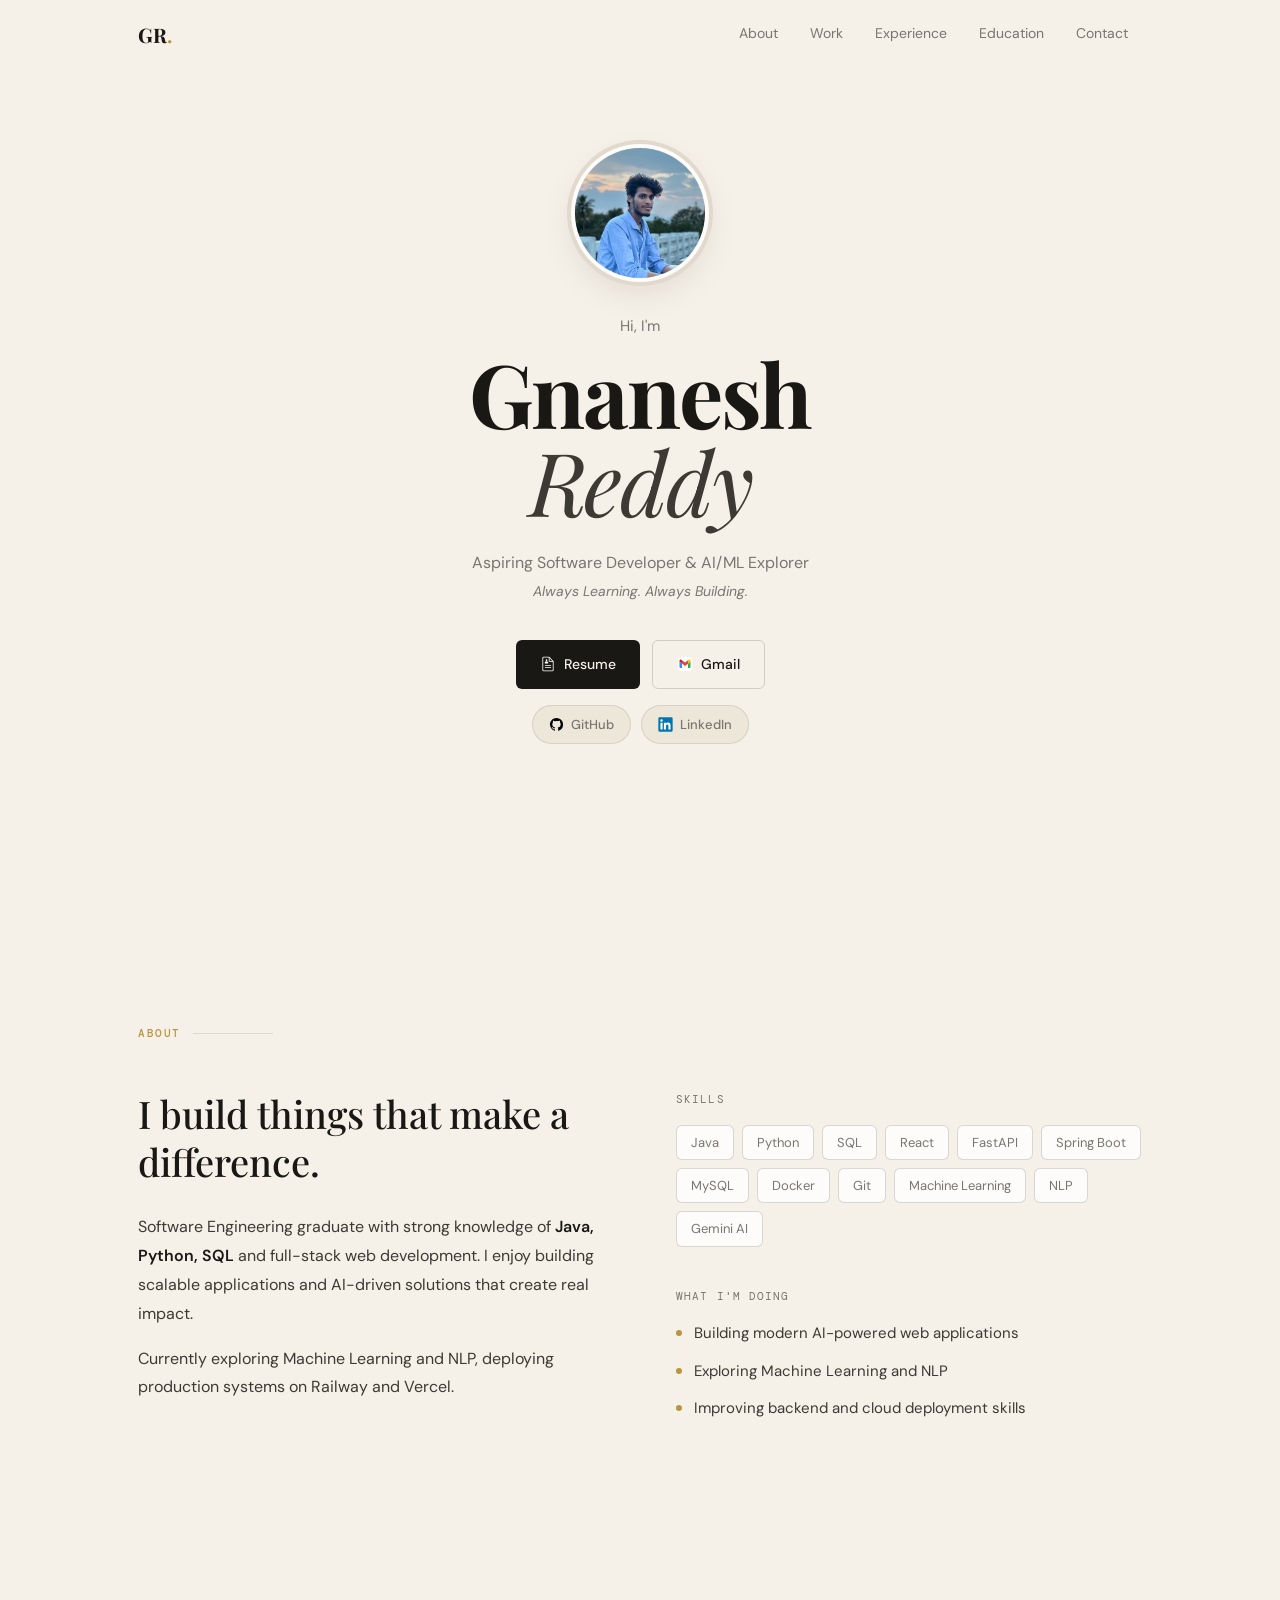
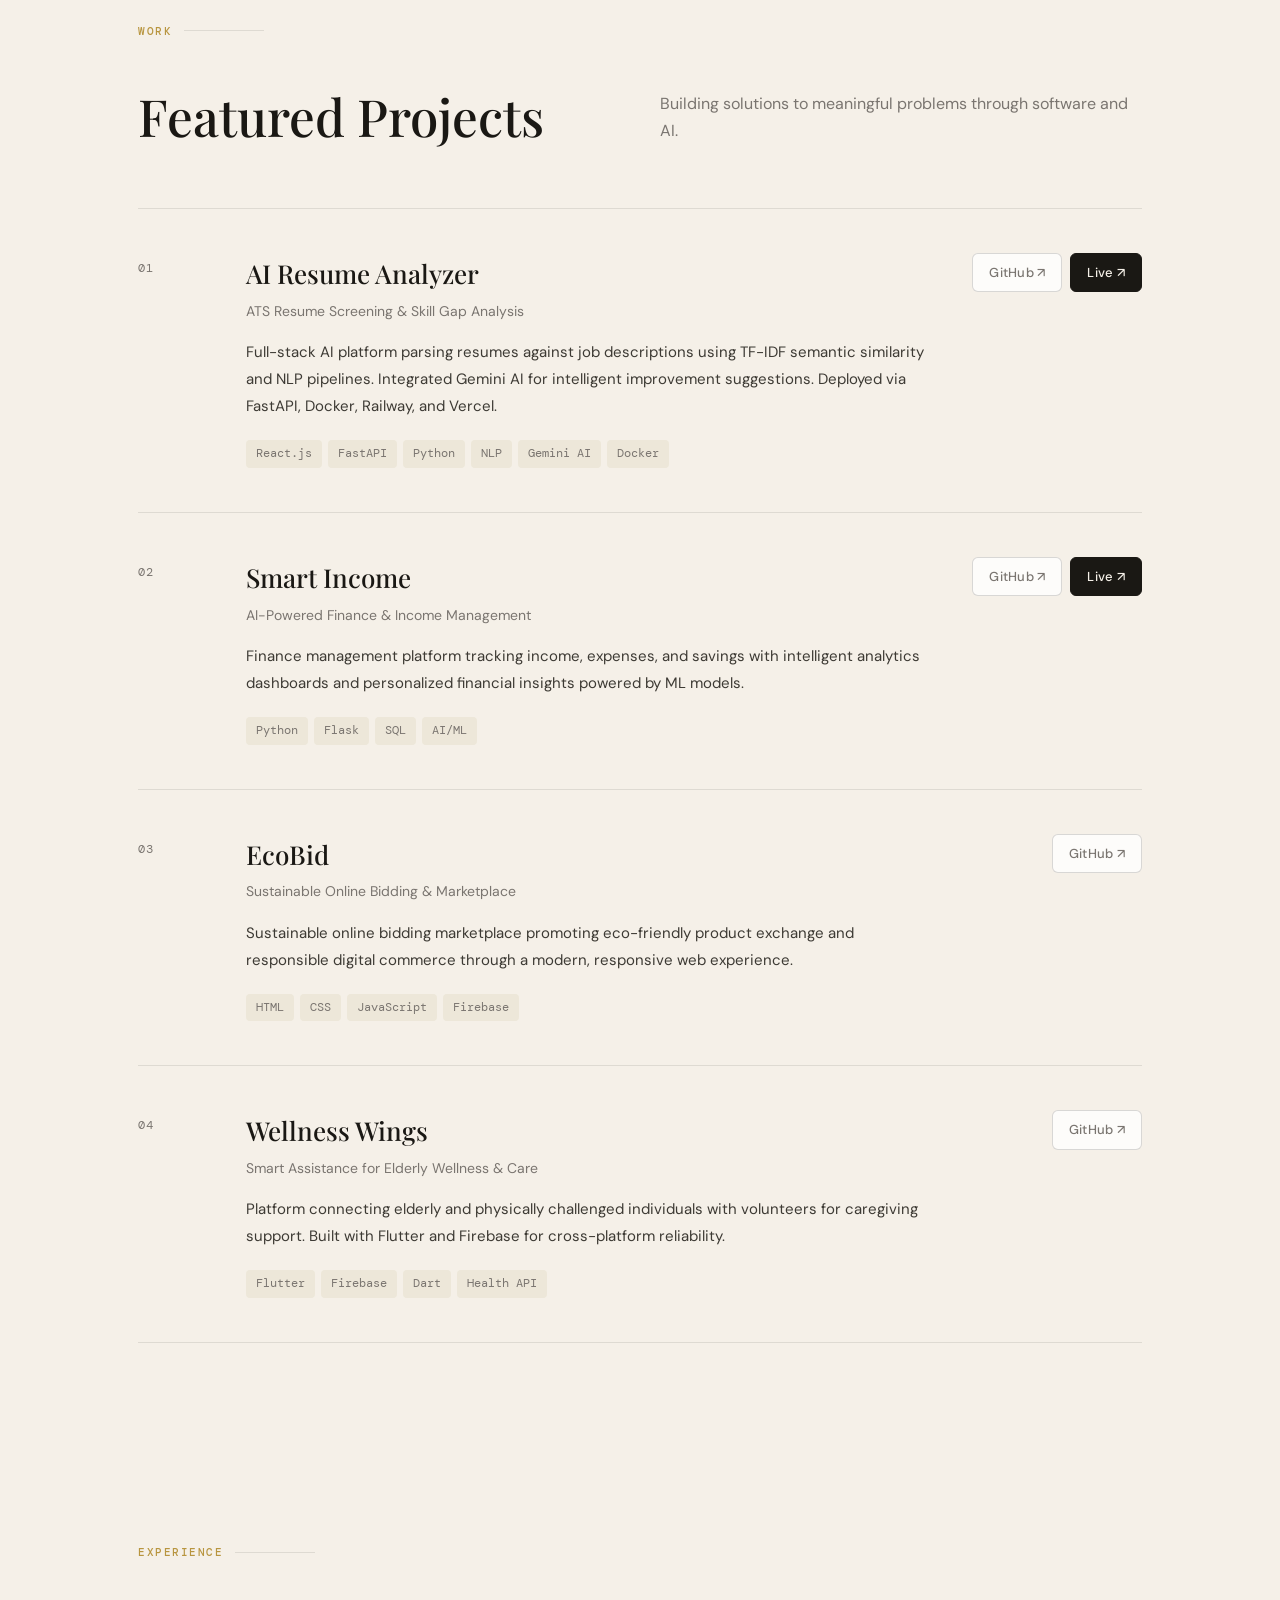
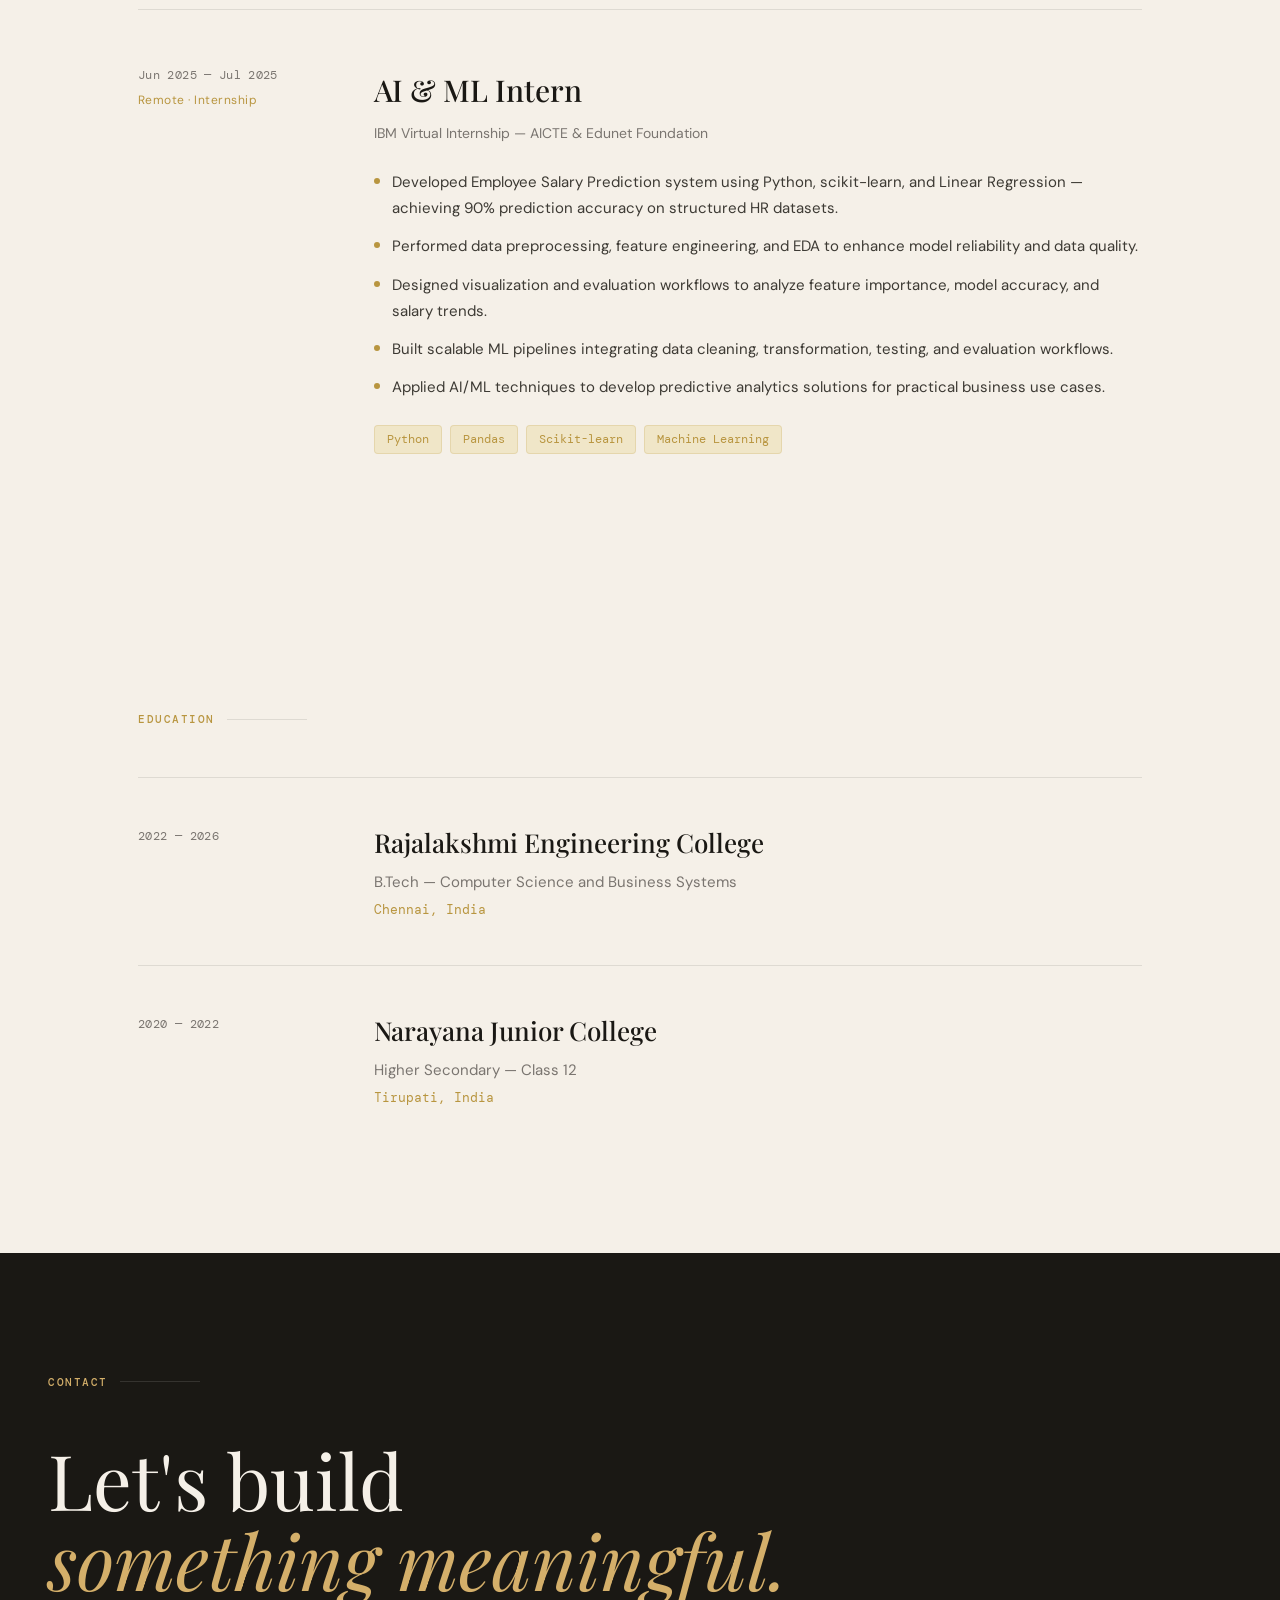
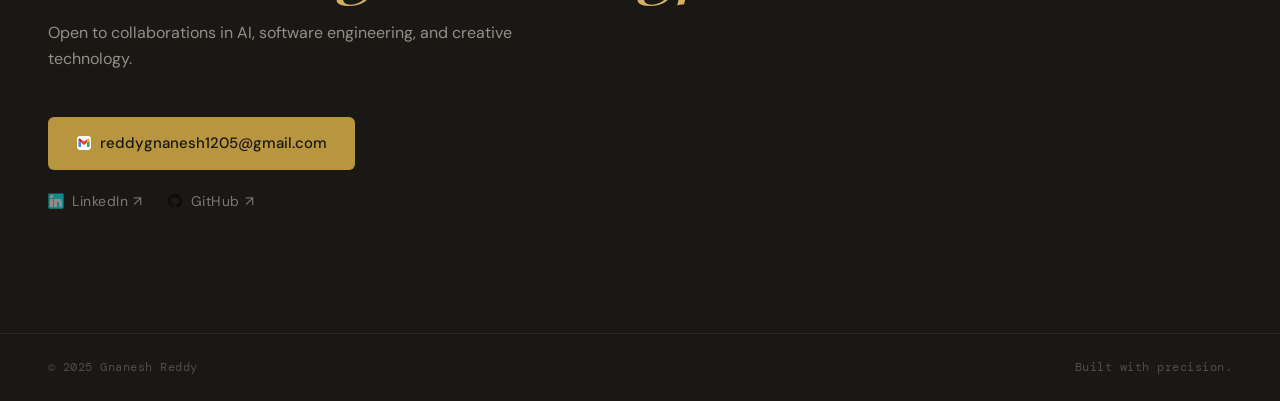
==== commit 710cc4ab: "layout changed" ====
--- a/index.html
+++ b/index.html
@@ -6,7 +6,7 @@
 <title>Gnanesh Reddy — Software Developer</title>
 <link rel="preconnect" href="https://fonts.googleapis.com">
 <link rel="preconnect" href="https://fonts.gstatic.com" crossorigin>
-<link href="https://fonts.googleapis.com/css2?family=Plus+Jakarta+Sans:ital,wght@0,300;0,400;0,500;0,600;0,700;1,300;1,400&display=swap" rel="stylesheet">
+<link href="https://fonts.googleapis.com/css2?family=Playfair+Display:ital,wght@0,400;0,500;0,700;1,400;1,500&family=DM+Sans:wght@300;400;500&family=DM+Mono:wght@400&display=swap" rel="stylesheet">
 <link rel="stylesheet" href="style.css">
 </head>
 <body>
@@ -15,10 +15,10 @@
 
 <header id="header">
   <div class="header-inner">
-    <a href="#home" class="logo">Gnanesh<span class="logo-dot">.</span></a>
+    <a href="#home" class="logo">GR<span class="logo-dot">.</span></a>
     <nav class="nav-links" id="navLinks">
       <a href="#about">About</a>
-      <a href="#projects">Projects</a>
+      <a href="#projects">Work</a>
       <a href="#experience">Experience</a>
       <a href="#education">Education</a>
       <a href="#contact">Contact</a>
@@ -31,48 +31,44 @@
 
 <main>
 
-  <!-- HERO -->
   <section id="home" class="hero">
     <div class="hero-inner">
 
-      <div class="hero-photo-wrap">
+      <div class="hero-photo-wrap reveal-up">
         <img src="../images/gnanesh.jpeg" alt="Gnanesh Reddy" class="hero-photo">
-        <div class="hero-status">
-          <span class="dot-live"></span> Open to work
-        </div>
-      </div>
-
-      <div class="hero-text">
-        <p class="hero-greeting reveal-up">Hi, I'm</p>
-        <h1 class="reveal-up">Gnanesh Reddy</h1>
-        <p class="hero-role reveal-up">Aspiring Software Developer &amp; AI/ML Explorer<br>
-        <span class="hero-tagline">Always Learning. Always Building.</span></p>
-
-        <div class="hero-actions reveal-up">
-          <a href="./files/Gnanesh_Reddy_Resume.pdf" target="_blank" class="btn-primary">
-            <img src="../icons/resume.svg" alt=""> Resume
-          </a>
-          <a href="mailto:reddygnanesh1205@gmail.com" class="btn-ghost">
-            <img src="../icons/gmail.svg" alt=""> Email Me
-          </a>
-        </div>
-
-        <div class="hero-socials reveal-up">
-          <a href="https://github.com/gnanesh-reddy-12" target="_blank" class="social-pill">
-            <img src="../icons/github.svg" alt="GitHub"> GitHub
-          </a>
-          <a href="http://www.linkedin.com/in/gnanesh-reddy" target="_blank" class="social-pill">
-            <img src="../icons/linkedin.svg" alt="LinkedIn"> LinkedIn
-          </a>
-        </div>
-      </div>
-
-    </div>
-  </section>
-
-  <!-- ABOUT -->
+      </div>
+
+      <p class="hero-greeting reveal-up">Hi, I'm</p>
+      <h1 class="reveal-up">Gnanesh <em>Reddy</em></h1>
+
+      <p class="hero-role reveal-up">
+        Aspiring Software Developer &amp; AI/ML Explorer
+        <span class="hero-tagline">Always Learning. Always Building.</span>
+      </p>
+
+      <div class="hero-actions reveal-up">
+        <a href="./files/Gnanesh_Reddy_Resume.pdf" target="_blank" class="btn-primary">
+          <img src="../icons/resume.svg" alt=""> Resume
+        </a>
+        <a href="mailto:reddygnanesh1205@gmail.com" class="btn-ghost">
+          <img src="../icons/gmail.svg" alt=""> Gmail
+        </a>
+      </div>
+
+      <div class="hero-socials reveal-up">
+        <a href="https://github.com/gnanesh-reddy-12" target="_blank" class="social-pill">
+          <img src="../icons/github.svg" alt="GitHub"> GitHub
+        </a>
+        <a href="http://www.linkedin.com/in/gnanesh-reddy" target="_blank" class="social-pill">
+          <img src="../icons/linkedin.svg" alt="LinkedIn"> LinkedIn
+        </a>
+      </div>
+
+    </div>
+  </section>
+
   <section id="about" class="about">
-    <div class="section-label">About Me</div>
+    <div class="section-label">About</div>
     <div class="about-grid">
       <div class="about-text">
         <h2 class="reveal-up">I build things that make a difference.</h2>
@@ -100,161 +96,155 @@
     </div>
   </section>
 
-  <!-- PROJECTS -->
   <section id="projects" class="projects">
-    <div class="section-label">Featured Projects</div>
-    <p class="section-sub reveal-up">A collection of projects focused on solving meaningful real-world problems.</p>
-
+    <div class="section-label">Work</div>
+    <div class="projects-header">
+      <h2 class="reveal-up">Featured Projects</h2>
+      <p class="reveal-up">Building solutions to meaningful problems through software and AI.</p>
+    </div>
     <div class="projects-list">
 
-      <div class="project-card reveal-up">
-        <div class="project-card-top">
-          <div>
-            <span class="project-num">01</span>
-            <h3>AI Resume Analyzer</h3>
-            <p class="project-sub-title">ATS Resume Screening &amp; Skill Gap Analysis Platform</p>
-          </div>
-          <div class="project-card-links">
-            <a href="https://github.com/gnanesh-reddy-12/Ai-Resume-Analyzer" target="_blank" class="card-link">GitHub ↗</a>
-            <a href="https://ai-resume-analyzer-two-red.vercel.app/" target="_blank" class="card-link live">Live ↗</a>
-          </div>
-        </div>
-        <p class="project-desc">Full-stack AI platform that parses resumes and compares them against job descriptions using TF-IDF semantic similarity and NLP pipelines. Integrated Gemini AI for intelligent improvement suggestions. Deployed via FastAPI, Docker, Railway, and Vercel.</p>
-        <div class="project-tech">
-          <span>React.js</span><span>FastAPI</span><span>Python</span><span>NLP</span><span>Gemini AI</span><span>Docker</span>
-        </div>
-      </div>
-
-      <div class="project-card reveal-up">
-        <div class="project-card-top">
-          <div>
-            <span class="project-num">02</span>
-            <h3>Smart Income</h3>
-            <p class="project-sub-title">AI-Powered Finance &amp; Income Management Platform</p>
-          </div>
-          <div class="project-card-links">
-            <a href="https://github.com/gnanesh-reddy-12/Employee-Salary-Prediction--Internship" target="_blank" class="card-link">GitHub ↗</a>
-            <a href="https://smart-finance-dashboard-seven.vercel.app/" target="_blank" class="card-link live">Live ↗</a>
-          </div>
-        </div>
-        <p class="project-desc">Finance management platform for tracking income, expenses, and savings with intelligent analytics dashboards and personalized financial insights powered by ML models.</p>
-        <div class="project-tech">
-          <span>Python</span><span>Flask</span><span>SQL</span><span>AI/ML</span>
-        </div>
-      </div>
-
-      <div class="project-card reveal-up">
-        <div class="project-card-top">
-          <div>
-            <span class="project-num">03</span>
-            <h3>EcoBid</h3>
-            <p class="project-sub-title">Sustainable Online Bidding &amp; Marketplace</p>
-          </div>
-          <div class="project-card-links">
-            <a href="https://github.com/gnanesh-reddy-12/EcoBId-AI-Powered-Auction-System" target="_blank" class="card-link">GitHub ↗</a>
-          </div>
-        </div>
-        <p class="project-desc">Sustainable online bidding marketplace promoting eco-friendly product exchange and responsible digital commerce through a modern, responsive web experience.</p>
-        <div class="project-tech">
-          <span>HTML</span><span>CSS</span><span>JavaScript</span><span>Firebase</span>
-        </div>
-      </div>
-
-      <div class="project-card reveal-up">
-        <div class="project-card-top">
-          <div>
-            <span class="project-num">04</span>
-            <h3>Wellness Wings</h3>
-            <p class="project-sub-title">Smart Assistance for Elderly Wellness &amp; Care</p>
-          </div>
-          <div class="project-card-links">
-            <a href="https://github.com/gnanesh-reddy-12/Wellness-Wings" target="_blank" class="card-link">GitHub ↗</a>
-          </div>
-        </div>
-        <p class="project-desc">Platform connecting elderly and physically challenged individuals with volunteers for caregiving support. Built with Flutter and Firebase for cross-platform reliability.</p>
-        <div class="project-tech">
-          <span>Flutter</span><span>Firebase</span><span>Dart</span><span>Health API</span>
-        </div>
-      </div>
-
-    </div>
-  </section>
-
-  <!-- EXPERIENCE -->
+      <div class="project-item reveal-up">
+        <div class="project-index">01</div>
+        <div class="project-content">
+          <div class="project-head">
+            <div>
+              <h3>AI Resume Analyzer</h3>
+              <p class="project-sub">ATS Resume Screening &amp; Skill Gap Analysis</p>
+            </div>
+            <div class="project-links">
+              <a href="https://github.com/gnanesh-reddy-12/Ai-Resume-Analyzer" target="_blank">GitHub ↗</a>
+              <a href="https://ai-resume-analyzer-two-red.vercel.app/" target="_blank" class="live-link">Live ↗</a>
+            </div>
+          </div>
+          <p class="project-desc">Full-stack AI platform parsing resumes against job descriptions using TF-IDF semantic similarity and NLP pipelines. Integrated Gemini AI for intelligent improvement suggestions. Deployed via FastAPI, Docker, Railway, and Vercel.</p>
+          <div class="project-tech"><span>React.js</span><span>FastAPI</span><span>Python</span><span>NLP</span><span>Gemini AI</span><span>Docker</span></div>
+        </div>
+      </div>
+
+      <div class="project-item reveal-up">
+        <div class="project-index">02</div>
+        <div class="project-content">
+          <div class="project-head">
+            <div>
+              <h3>Smart Income</h3>
+              <p class="project-sub">AI-Powered Finance &amp; Income Management</p>
+            </div>
+            <div class="project-links">
+              <a href="https://github.com/gnanesh-reddy-12/Employee-Salary-Prediction--Internship" target="_blank">GitHub ↗</a>
+              <a href="https://smart-finance-dashboard-seven.vercel.app/" target="_blank" class="live-link">Live ↗</a>
+            </div>
+          </div>
+          <p class="project-desc">Finance management platform tracking income, expenses, and savings with intelligent analytics dashboards and personalized financial insights powered by ML models.</p>
+          <div class="project-tech"><span>Python</span><span>Flask</span><span>SQL</span><span>AI/ML</span></div>
+        </div>
+      </div>
+
+      <div class="project-item reveal-up">
+        <div class="project-index">03</div>
+        <div class="project-content">
+          <div class="project-head">
+            <div>
+              <h3>EcoBid</h3>
+              <p class="project-sub">Sustainable Online Bidding &amp; Marketplace</p>
+            </div>
+            <div class="project-links">
+              <a href="https://github.com/gnanesh-reddy-12/EcoBId-AI-Powered-Auction-System" target="_blank">GitHub ↗</a>
+            </div>
+          </div>
+          <p class="project-desc">Sustainable online bidding marketplace promoting eco-friendly product exchange and responsible digital commerce through a modern, responsive web experience.</p>
+          <div class="project-tech"><span>HTML</span><span>CSS</span><span>JavaScript</span><span>Firebase</span></div>
+        </div>
+      </div>
+
+      <div class="project-item reveal-up">
+        <div class="project-index">04</div>
+        <div class="project-content">
+          <div class="project-head">
+            <div>
+              <h3>Wellness Wings</h3>
+              <p class="project-sub">Smart Assistance for Elderly Wellness &amp; Care</p>
+            </div>
+            <div class="project-links">
+              <a href="https://github.com/gnanesh-reddy-12/Wellness-Wings" target="_blank">GitHub ↗</a>
+            </div>
+          </div>
+          <p class="project-desc">Platform connecting elderly and physically challenged individuals with volunteers for caregiving support. Built with Flutter and Firebase for cross-platform reliability.</p>
+          <div class="project-tech"><span>Flutter</span><span>Firebase</span><span>Dart</span><span>Health API</span></div>
+        </div>
+      </div>
+
+    </div>
+  </section>
+
   <section id="experience" class="experience">
     <div class="section-label">Experience</div>
-    <div class="exp-card reveal-up">
-      <div class="exp-header">
-        <div>
-          <h3>AI &amp; ML Intern</h3>
-          <p class="exp-org">IBM Virtual Internship — AICTE &amp; Edunet Foundation</p>
-        </div>
-        <div class="exp-meta">
-          <span class="exp-date">Jun 2025 — Jul 2025</span>
-          <span class="exp-badge">Remote</span>
-        </div>
-      </div>
-      <ul class="exp-bullets">
-        <li>Developed Employee Salary Prediction system using Python, scikit-learn, and Linear Regression — achieving 90% prediction accuracy on structured HR datasets.</li>
-        <li>Performed data preprocessing, feature engineering, and exploratory data analysis to enhance model reliability and data quality.</li>
-        <li>Designed visualization and evaluation workflows to analyze feature importance, model accuracy, and salary prediction trends.</li>
-        <li>Built scalable ML pipelines integrating data cleaning, transformation, testing, and evaluation workflows.</li>
-        <li>Applied AI/ML techniques to develop predictive analytics solutions for practical business use cases.</li>
-      </ul>
-      <div class="exp-tech">
-        <span>Python</span><span>Pandas</span><span>Scikit-learn</span><span>Machine Learning</span>
-      </div>
-    </div>
-  </section>
-
-  <!-- EDUCATION -->
+    <div class="exp-item reveal-up">
+      <div class="exp-left">
+        <p class="exp-date">Jun 2025 — Jul 2025</p>
+        <p class="exp-type">Remote · Internship</p>
+      </div>
+      <div class="exp-right">
+        <h3>AI &amp; ML Intern</h3>
+        <p class="exp-org">IBM Virtual Internship — AICTE &amp; Edunet Foundation</p>
+        <ul class="exp-bullets">
+          <li>Developed Employee Salary Prediction system using Python, scikit-learn, and Linear Regression — achieving 90% prediction accuracy on structured HR datasets.</li>
+          <li>Performed data preprocessing, feature engineering, and EDA to enhance model reliability and data quality.</li>
+          <li>Designed visualization and evaluation workflows to analyze feature importance, model accuracy, and salary trends.</li>
+          <li>Built scalable ML pipelines integrating data cleaning, transformation, testing, and evaluation workflows.</li>
+          <li>Applied AI/ML techniques to develop predictive analytics solutions for practical business use cases.</li>
+        </ul>
+        <div class="exp-tech"><span>Python</span><span>Pandas</span><span>Scikit-learn</span><span>Machine Learning</span></div>
+      </div>
+    </div>
+  </section>
+
   <section id="education" class="education">
     <div class="section-label">Education</div>
-    <div class="edu-list">
-
-      <div class="edu-card reveal-up">
-        <div class="edu-icon">🎓</div>
-        <div class="edu-info">
-          <h3>Rajalakshmi Engineering College</h3>
-          <p class="edu-degree">B.Tech in Computer Science and Business Systems</p>
-          <p class="edu-meta">Chennai, India &nbsp;·&nbsp; Nov 2022 – Apr 2026</p>
-        </div>
-      </div>
-
-      <div class="edu-card reveal-up">
-        <div class="edu-icon">📚</div>
-        <div class="edu-info">
-          <h3>Narayana Junior College</h3>
-          <p class="edu-degree">Higher Secondary — Class 12</p>
-          <p class="edu-meta">Tirupati, India &nbsp;·&nbsp; Oct 2020 – May 2022</p>
-        </div>
-      </div>
-
-    </div>
-  </section>
-
-  <!-- CONTACT -->
+    <div class="edu-item reveal-up">
+      <div class="edu-left"><p class="edu-date">2022 — 2026</p></div>
+      <div class="edu-right">
+        <h3>Rajalakshmi Engineering College</h3>
+        <p class="edu-degree">B.Tech — Computer Science and Business Systems</p>
+        <p class="edu-loc">Chennai, India</p>
+      </div>
+    </div>
+    <div class="edu-item reveal-up">
+      <div class="edu-left"><p class="edu-date">2020 — 2022</p></div>
+      <div class="edu-right">
+        <h3>Narayana Junior College</h3>
+        <p class="edu-degree">Higher Secondary — Class 12</p>
+        <p class="edu-loc">Tirupati, India</p>
+      </div>
+    </div>
+  </section>
+
   <section id="contact" class="contact">
-    <div class="section-label">Let's Connect</div>
-    <h2 class="reveal-up">Interested in AI, software engineering,<br>and creative technology collaborations.</h2>
-    <p class="reveal-up">I'm always open to new opportunities and conversations.</p>
-    <div class="contact-links reveal-up">
-      <a href="mailto:reddygnanesh1205@gmail.com" class="btn-primary">
-        <img src="../icons/gmail.svg" alt=""> reddygnanesh1205@gmail.com
-      </a>
-      <a href="http://www.linkedin.com/in/gnanesh-reddy" target="_blank" class="btn-ghost">
-        <img src="../icons/linkedin.svg" alt=""> LinkedIn
-      </a>
-      <a href="https://github.com/gnanesh-reddy-12" target="_blank" class="btn-ghost">
-        <img src="../icons/github.svg" alt=""> GitHub
-      </a>
+    <div class="contact-inner">
+      <div class="section-label">Contact</div>
+      <h2 class="reveal-up">Let's build<br><em>something meaningful.</em></h2>
+      <p class="reveal-up">Open to collaborations in AI, software engineering, and creative technology.</p>
+      <div class="contact-links reveal-up">
+        <a href="mailto:reddygnanesh1205@gmail.com" class="btn-primary-inv">
+          <img src="../icons/gmail.svg" alt=""> reddygnanesh1205@gmail.com
+        </a>
+        <div class="contact-socials">
+          <a href="http://www.linkedin.com/in/gnanesh-reddy" target="_blank">
+            <img src="../icons/linkedin.svg" alt=""> LinkedIn ↗
+          </a>
+          <a href="https://github.com/gnanesh-reddy-12" target="_blank">
+            <img src="../icons/github.svg" alt=""> GitHub ↗
+          </a>
+        </div>
+      </div>
     </div>
   </section>
 
 </main>
 
 <footer class="footer">
-  <p>© 2025 Gnanesh Reddy · Built with care.</p>
+  <p>© 2025 Gnanesh Reddy</p>
+  <p>Built with precision.</p>
 </footer>
 
 <script src="main.js"></script>
--- a/style.css
+++ b/style.css
@@ -1,732 +1,205 @@
 :root {
-  /* 60% — warm cream ivory */
-  --cream:      #F7F3EE;
-  --cream-soft: #EFE9E0;
-  --cream-card: #FDFAF7;
-  --cream-mid:  #E8E1D6;
-
-  /* 30% — warm slate (readable, calm, not harsh black) */
-  --ink:        #2C2B29;
-  --ink-mid:    #4A4845;
-  --ink-muted:  #8A8680;
-
-  /* 10% — soft blue accent (calm, trustworthy, cozy) */
-  --accent:     #4A6FA5;
-  --accent-light: #6B8DC4;
-  --accent-pale:  #EBF0F8;
-
-  --font: 'Plus Jakarta Sans', system-ui, sans-serif;
-  --ease: cubic-bezier(0.16, 1, 0.3, 1);
-
-  --radius-sm: 10px;
-  --radius-md: 16px;
-  --radius-lg: 24px;
-
-  --shadow-sm: 0 2px 8px rgba(44,43,41,0.06);
-  --shadow-md: 0 4px 24px rgba(44,43,41,0.08);
-  --shadow-lg: 0 8px 40px rgba(44,43,41,0.10);
+  --cream:       #F5F0E8;
+  --cream-dark:  #EDE7D9;
+  --cream-mid:   #E0D9CC;
+  --cream-card:  #FDFCFA;
+  --ink:         #1A1814;
+  --ink-light:   #3D3A34;
+  --ink-muted:   #7A7570;
+  --gold:        #B8953F;
+  --gold-light:  #D4AF6A;
+  --gold-pale:   #F0E6C8;
+  --border:      rgba(26,24,20,0.10);
+  --border-strong: rgba(26,24,20,0.16);
+
+  --font-display: 'Playfair Display', Georgia, serif;
+  --font-body:    'DM Sans', system-ui, sans-serif;
+  --font-mono:    'DM Mono', monospace;
+  --ease:         cubic-bezier(0.16, 1, 0.3, 1);
 }
 
 *, *::before, *::after { box-sizing: border-box; margin: 0; padding: 0; }
 html { scroll-behavior: smooth; }
-
-body {
-  background: var(--cream);
-  color: var(--ink);
-  font-family: var(--font);
-  font-weight: 400;
-  line-height: 1.65;
-  overflow-x: hidden;
-}
-
-::selection { background: var(--accent-pale); color: var(--accent); }
+body { background: var(--cream); color: var(--ink); font-family: var(--font-body); font-weight: 400; line-height: 1.65; overflow-x: hidden; }
+::selection { background: var(--gold-pale); color: var(--ink); }
 a { text-decoration: none; color: inherit; }
 img { max-width: 100%; }
 
-/* SCROLL PROGRESS */
-.scroll-line {
-  position: fixed;
-  top: 0; left: 0;
-  height: 3px;
-  background: var(--accent);
-  border-radius: 0 2px 2px 0;
-  z-index: 1000;
-  width: 0%;
-  transition: width 0.05s linear;
-}
+/* SCROLL */
+.scroll-line { position: fixed; top: 0; left: 0; height: 2px; background: var(--gold); z-index: 1000; width: 0%; transition: width 0.05s linear; }
 
 /* HEADER */
-header {
-  position: fixed;
-  top: 0; left: 0; right: 0;
-  z-index: 100;
-  transition: background 0.4s var(--ease), box-shadow 0.4s var(--ease);
-}
-
-header.scrolled {
-  background: rgba(247,243,238,0.88);
-  backdrop-filter: blur(16px);
-  box-shadow: 0 1px 0 var(--cream-mid);
-}
-
-.header-inner {
-  max-width: 1100px;
-  margin: 0 auto;
-  padding: 0 40px;
-  height: 68px;
-  display: flex;
-  align-items: center;
-  justify-content: space-between;
-}
-
-.logo {
-  font-size: 18px;
-  font-weight: 600;
-  color: var(--ink);
-  letter-spacing: -0.01em;
-}
-.logo-dot { color: var(--accent); }
-
-.nav-links {
-  display: flex;
-  gap: 4px;
-}
-
-.nav-links a {
-  font-size: 14px;
-  font-weight: 500;
-  color: var(--ink-muted);
-  padding: 7px 14px;
-  border-radius: var(--radius-sm);
-  transition: color 0.2s, background 0.2s;
-}
-.nav-links a:hover {
-  color: var(--ink);
-  background: var(--cream-soft);
-}
-
-.hamburger {
-  display: none;
-  flex-direction: column;
-  gap: 5px;
-  background: none;
-  border: none;
-  cursor: pointer;
-  padding: 4px;
-}
-.hamburger span {
-  display: block;
-  width: 22px;
-  height: 1.5px;
-  background: var(--ink);
-  border-radius: 2px;
-  transition: all 0.35s var(--ease);
-}
+header { position: fixed; top: 0; left: 0; right: 0; z-index: 100; transition: background 0.4s var(--ease), box-shadow 0.4s var(--ease); }
+header.scrolled { background: rgba(245,240,232,0.92); backdrop-filter: blur(20px); box-shadow: 0 1px 0 var(--border); }
+
+.header-inner { max-width: 1100px; margin: 0 auto; padding: 0 48px; height: 68px; display: flex; align-items: center; justify-content: space-between; }
+
+.logo { font-family: var(--font-display); font-size: 20px; font-weight: 700; color: var(--ink); letter-spacing: 0.01em; }
+.logo-dot { color: var(--gold); }
+
+.nav-links { display: flex; gap: 4px; }
+.nav-links a { font-size: 14px; font-weight: 400; color: var(--ink-muted); padding: 7px 14px; border-radius: 8px; transition: color 0.2s, background 0.2s; position: relative; }
+.nav-links a::after { content: ''; position: absolute; bottom: 2px; left: 14px; right: 14px; height: 1px; background: var(--gold); transform: scaleX(0); transition: transform 0.3s var(--ease); }
+.nav-links a:hover { color: var(--ink); }
+.nav-links a:hover::after { transform: scaleX(1); }
+
+.hamburger { display: none; flex-direction: column; gap: 5px; background: none; border: none; cursor: pointer; padding: 4px; }
+.hamburger span { display: block; width: 22px; height: 1.5px; background: var(--ink); border-radius: 2px; transition: all 0.35s var(--ease); }
 .hamburger.open span:nth-child(1) { transform: translateY(6.5px) rotate(45deg); }
 .hamburger.open span:nth-child(2) { transform: translateY(0) rotate(-45deg); }
 
 /* HERO */
-.hero {
-  min-height: 100vh;
-  display: flex;
-  align-items: center;
-  padding-top: 68px;
-}
-
-.hero-inner {
-  max-width: 1100px;
-  margin: 0 auto;
-  padding: 80px 40px;
-  display: flex;
-  align-items: center;
-  gap: 72px;
-}
-
-.hero-photo-wrap {
-  flex-shrink: 0;
-  position: relative;
-}
-
-.hero-photo {
-  width: 220px;
-  height: 220px;
-  border-radius: 50%;
-  object-fit: cover;
-  display: block;
-  box-shadow: var(--shadow-lg), 0 0 0 6px var(--cream-card), 0 0 0 10px var(--cream-mid);
-  transition: transform 0.5s var(--ease);
-}
-.hero-photo:hover { transform: scale(1.03); }
-
-.hero-status {
-  position: absolute;
-  bottom: 8px;
-  left: 50%;
-  transform: translateX(-50%);
-  background: var(--cream-card);
-  border: 1px solid var(--cream-mid);
-  border-radius: 999px;
-  padding: 5px 12px;
-  font-size: 12px;
-  font-weight: 500;
-  color: var(--ink-mid);
-  white-space: nowrap;
-  box-shadow: var(--shadow-sm);
-  display: flex;
-  align-items: center;
-  gap: 6px;
-}
-
-.dot-live {
-  width: 7px; height: 7px;
-  background: #5AB675;
-  border-radius: 50%;
-  display: inline-block;
-  animation: pulse-dot 2s ease-in-out infinite;
-}
-@keyframes pulse-dot {
-  0%, 100% { opacity: 1; }
-  50% { opacity: 0.45; }
-}
-
-.hero-text { flex: 1; }
-
-.hero-greeting {
-  font-size: 15px;
-  color: var(--ink-muted);
-  font-weight: 400;
-  margin-bottom: 6px;
-}
-
-.hero-text h1 {
-  font-size: clamp(36px, 5.5vw, 58px);
-  font-weight: 700;
-  letter-spacing: -0.025em;
-  line-height: 1.1;
-  color: var(--ink);
-  margin-bottom: 16px;
-}
-
-.hero-role {
-  font-size: 16px;
-  color: var(--ink-mid);
-  line-height: 1.65;
-  margin-bottom: 32px;
-}
-
-.hero-tagline {
-  font-size: 14px;
-  color: var(--ink-muted);
-  font-style: italic;
-  display: block;
-  margin-top: 4px;
-}
-
-.hero-actions {
-  display: flex;
-  gap: 12px;
-  flex-wrap: wrap;
-  margin-bottom: 24px;
-}
-
-.btn-primary {
-  display: inline-flex;
-  align-items: center;
-  gap: 8px;
-  padding: 12px 24px;
-  background: var(--accent);
-  color: #fff;
-  font-family: var(--font);
-  font-size: 14px;
-  font-weight: 500;
-  border-radius: var(--radius-sm);
-  box-shadow: 0 2px 12px rgba(74,111,165,0.25);
-  transition: background 0.25s var(--ease), transform 0.25s var(--ease), box-shadow 0.25s;
-}
-.btn-primary:hover {
-  background: var(--accent-light);
-  transform: translateY(-2px);
-  box-shadow: 0 6px 20px rgba(74,111,165,0.3);
-}
+.hero { min-height: 100vh; display: flex; align-items: center; justify-content: center; padding-top: 68px; }
+
+.hero-inner { max-width: 600px; margin: 0 auto; padding: 80px 48px; display: flex; flex-direction: column; align-items: center; text-align: center; gap: 0; }
+
+.hero-photo-wrap { margin-bottom: 36px; }
+.hero-photo { width: 130px; height: 130px; border-radius: 50%; object-fit: cover; display: block; box-shadow: 0 0 0 4px var(--cream-card), 0 0 0 8px var(--cream-mid), 0 12px 36px rgba(26,24,20,0.10); transition: transform 0.5s var(--ease); }
+.hero-photo:hover { transform: scale(1.05); }
+
+.hero-greeting { font-size: 15px; color: var(--ink-muted); font-weight: 400; margin-bottom: 10px; }
+
+.hero-inner h1 { font-family: var(--font-display); font-size: clamp(52px, 8vw, 88px); font-weight: 700; letter-spacing: -0.025em; line-height: 1.0; color: var(--ink); margin-bottom: 24px; }
+.hero-inner h1 em { font-style: italic; font-weight: 400; color: var(--ink-light); }
+
+.hero-role { font-size: 16px; color: var(--ink-muted); line-height: 1.7; margin-bottom: 36px; }
+.hero-tagline { font-size: 14px; color: var(--ink-muted); font-style: italic; display: block; margin-top: 4px; }
+
+.hero-actions { display: flex; gap: 12px; flex-wrap: wrap; justify-content: center; margin-bottom: 16px; }
+
+.btn-primary { display: inline-flex; align-items: center; gap: 8px; padding: 12px 24px; background: var(--ink); color: var(--cream); font-family: var(--font-body); font-size: 14px; font-weight: 500; border-radius: 6px; transition: background 0.25s var(--ease), transform 0.25s var(--ease); }
 .btn-primary img { width: 16px; height: 16px; filter: brightness(10); }
-
-.btn-ghost {
-  display: inline-flex;
-  align-items: center;
-  gap: 8px;
-  padding: 12px 24px;
-  background: var(--cream-card);
-  color: var(--ink-mid);
-  font-family: var(--font);
-  font-size: 14px;
-  font-weight: 500;
-  border-radius: var(--radius-sm);
-  border: 1.5px solid var(--cream-mid);
-  box-shadow: var(--shadow-sm);
-  transition: all 0.25s var(--ease);
-}
-.btn-ghost:hover {
-  border-color: var(--accent);
-  color: var(--accent);
-  transform: translateY(-2px);
-  box-shadow: var(--shadow-md);
-}
+.btn-primary:hover { background: var(--gold); transform: translateY(-2px); }
+
+.btn-ghost { display: inline-flex; align-items: center; gap: 8px; padding: 12px 24px; background: transparent; color: var(--ink); font-family: var(--font-body); font-size: 14px; font-weight: 500; border-radius: 6px; border: 1.5px solid var(--border-strong); transition: all 0.25s var(--ease); }
 .btn-ghost img { width: 16px; height: 16px; }
-
-.hero-socials {
-  display: flex;
-  gap: 10px;
-  flex-wrap: wrap;
-}
-
-.social-pill {
-  display: inline-flex;
-  align-items: center;
-  gap: 7px;
-  padding: 8px 16px;
-  border-radius: 999px;
-  background: var(--cream-soft);
-  color: var(--ink-mid);
-  font-size: 13px;
-  font-weight: 500;
-  border: 1px solid var(--cream-mid);
-  transition: all 0.25s var(--ease);
-}
+.btn-ghost:hover { border-color: var(--gold); color: var(--gold); transform: translateY(-2px); }
+
+.hero-socials { display: flex; gap: 10px; flex-wrap: wrap; justify-content: center; }
+.social-pill { display: inline-flex; align-items: center; gap: 7px; padding: 8px 16px; border-radius: 999px; background: var(--cream-dark); color: var(--ink-muted); font-size: 13px; font-weight: 500; border: 1px solid var(--border); transition: all 0.25s var(--ease); }
 .social-pill img { width: 15px; height: 15px; }
-.social-pill:hover {
-  background: var(--accent-pale);
-  color: var(--accent);
-  border-color: var(--accent-pale);
-  transform: translateY(-2px);
-}
-
-/* SECTION COMMON */
-section {
-  padding: 96px 40px;
-  max-width: 1100px;
-  margin: 0 auto;
-}
-
-.section-label {
-  font-size: 12px;
-  font-weight: 600;
-  letter-spacing: 0.10em;
-  text-transform: uppercase;
-  color: var(--accent);
-  margin-bottom: 36px;
-}
+.social-pill:hover { background: var(--gold-pale); color: var(--ink); border-color: var(--gold); transform: translateY(-2px); }
+
+/* SECTIONS */
+section { padding: 100px 48px; max-width: 1100px; margin: 0 auto; }
+
+.section-label { font-size: 11px; font-weight: 500; letter-spacing: 0.14em; text-transform: uppercase; color: var(--gold); font-family: var(--font-mono); margin-bottom: 48px; display: flex; align-items: center; gap: 12px; }
+.section-label::after { content: ''; flex: 1; height: 1px; background: var(--border); max-width: 80px; }
 
 /* ABOUT */
-.about-grid {
-  display: grid;
-  grid-template-columns: 1fr 1fr;
-  gap: 64px;
-  align-items: start;
-}
-
-.about-text h2 {
-  font-size: clamp(24px, 3vw, 34px);
-  font-weight: 600;
-  line-height: 1.3;
-  letter-spacing: -0.02em;
-  color: var(--ink);
-  margin-bottom: 24px;
-}
-
-.about-text p {
-  font-size: 16px;
-  color: var(--ink-mid);
-  line-height: 1.8;
-  margin-bottom: 16px;
-}
+.about-grid { display: grid; grid-template-columns: 1fr 1fr; gap: 72px; align-items: start; }
+
+.about-text h2 { font-family: var(--font-display); font-size: clamp(26px, 3vw, 38px); font-weight: 500; line-height: 1.25; color: var(--ink); margin-bottom: 28px; }
+.about-text p { font-size: 16px; color: var(--ink-light); line-height: 1.8; margin-bottom: 16px; }
 .about-text strong { color: var(--ink); font-weight: 600; }
 
-.block-label {
-  font-size: 11px;
-  font-weight: 600;
-  letter-spacing: 0.08em;
-  text-transform: uppercase;
-  color: var(--ink-muted);
-  margin-bottom: 16px;
-}
-
+.block-label { font-size: 11px; letter-spacing: 0.10em; text-transform: uppercase; color: var(--ink-muted); font-family: var(--font-mono); margin-bottom: 16px; }
 .skills-block { margin-bottom: 40px; }
-
-.skill-grid {
-  display: flex;
-  flex-wrap: wrap;
-  gap: 8px;
-}
-.skill-grid span {
-  font-size: 13px;
-  font-weight: 500;
-  padding: 6px 14px;
-  border-radius: var(--radius-sm);
-  background: var(--cream-card);
-  border: 1.5px solid var(--cream-mid);
-  color: var(--ink-mid);
-  transition: all 0.22s var(--ease);
-}
-.skill-grid span:hover {
-  background: var(--accent-pale);
-  border-color: var(--accent-pale);
-  color: var(--accent);
-  transform: translateY(-2px);
-}
+.skill-grid { display: flex; flex-wrap: wrap; gap: 8px; }
+.skill-grid span { font-size: 13px; padding: 6px 14px; border-radius: 6px; background: var(--cream-card); border: 1.5px solid var(--border-strong); color: var(--ink-muted); transition: all 0.22s var(--ease); }
+.skill-grid span:hover { background: var(--gold-pale); border-color: var(--gold); color: var(--ink); transform: translateY(-2px); }
 
 .doing-block ul { list-style: none; display: flex; flex-direction: column; gap: 12px; }
-.doing-block li {
-  font-size: 15px;
-  color: var(--ink-mid);
-  padding-left: 20px;
-  position: relative;
-  line-height: 1.65;
-}
-.doing-block li::before {
-  content: '';
-  position: absolute;
-  left: 0; top: 9px;
-  width: 6px; height: 6px;
-  border-radius: 50%;
-  background: var(--accent);
-}
+.doing-block li { font-size: 15px; color: var(--ink-light); padding-left: 18px; position: relative; line-height: 1.7; }
+.doing-block li::before { content: ''; position: absolute; left: 0; top: 9px; width: 6px; height: 6px; border-radius: 50%; background: var(--gold); }
 
 /* PROJECTS */
-.projects { background: none; }
-
-.section-sub {
-  font-size: 16px;
-  color: var(--ink-muted);
-  margin-top: -20px;
-  margin-bottom: 48px;
-  max-width: 560px;
-}
-
-.projects-list {
-  display: grid;
-  grid-template-columns: 1fr 1fr;
-  gap: 20px;
-}
-
-.project-card {
-  background: var(--cream-card);
-  border: 1.5px solid var(--cream-mid);
-  border-radius: var(--radius-md);
-  padding: 32px;
-  box-shadow: var(--shadow-sm);
-  transition: transform 0.3s var(--ease), box-shadow 0.3s var(--ease), border-color 0.3s;
-  display: flex;
-  flex-direction: column;
-  gap: 16px;
-}
-.project-card:hover {
-  transform: translateY(-4px);
-  box-shadow: var(--shadow-lg);
-  border-color: var(--accent-pale);
-}
-
-.project-card-top {
-  display: flex;
-  justify-content: space-between;
-  align-items: flex-start;
-  gap: 12px;
-}
-
-.project-num {
-  font-size: 12px;
-  font-weight: 600;
-  color: var(--accent);
-  letter-spacing: 0.06em;
-  display: block;
-  margin-bottom: 6px;
-}
-
-.project-card h3 {
-  font-size: 20px;
-  font-weight: 600;
-  letter-spacing: -0.01em;
-  color: var(--ink);
-  margin-bottom: 4px;
-}
-
-.project-sub-title {
-  font-size: 13px;
-  color: var(--ink-muted);
-  line-height: 1.5;
-}
-
-.project-card-links {
-  display: flex;
-  gap: 8px;
-  flex-shrink: 0;
-  flex-direction: column;
-  align-items: flex-end;
-}
-
-.card-link {
-  font-size: 12px;
-  font-weight: 500;
-  color: var(--ink-muted);
-  padding: 5px 12px;
-  border-radius: var(--radius-sm);
-  background: var(--cream-soft);
-  border: 1px solid var(--cream-mid);
-  transition: all 0.2s;
-  white-space: nowrap;
-}
-.card-link:hover { color: var(--ink); background: var(--cream-mid); }
-.card-link.live {
-  background: var(--accent-pale);
-  color: var(--accent);
-  border-color: transparent;
-}
-.card-link.live:hover { background: var(--accent); color: #fff; }
-
-.project-desc {
-  font-size: 14px;
-  color: var(--ink-mid);
-  line-height: 1.75;
-  flex: 1;
-}
-
-.project-tech {
-  display: flex;
-  flex-wrap: wrap;
-  gap: 6px;
-  margin-top: auto;
-}
-.project-tech span {
-  font-size: 12px;
-  font-weight: 500;
-  padding: 4px 10px;
-  border-radius: 6px;
-  background: var(--cream-soft);
-  color: var(--ink-muted);
-}
+.projects-header { display: grid; grid-template-columns: 1fr 1fr; gap: 40px; margin-bottom: 64px; align-items: end; }
+.projects-header h2 { font-family: var(--font-display); font-size: clamp(32px, 4vw, 52px); font-weight: 500; line-height: 1.1; }
+.projects-header p { font-size: 16px; color: var(--ink-muted); line-height: 1.7; }
+
+.projects-list { display: flex; flex-direction: column; }
+
+.project-item { display: grid; grid-template-columns: 72px 1fr; gap: 36px; padding: 44px 0; border-bottom: 1px solid var(--border); transition: padding 0.3s var(--ease), background 0.3s; }
+.project-item:first-child { border-top: 1px solid var(--border); }
+.project-item:hover { background: var(--cream-card); padding-left: 16px; padding-right: 16px; margin: 0 -16px; border-radius: 12px; border-color: transparent; }
+
+.project-index { font-family: var(--font-mono); font-size: 12px; color: var(--ink-muted); padding-top: 6px; letter-spacing: 0.05em; }
+
+.project-head { display: flex; justify-content: space-between; align-items: flex-start; margin-bottom: 16px; gap: 16px; }
+.project-head h3 { font-family: var(--font-display); font-size: 26px; font-weight: 500; color: var(--ink); margin-bottom: 4px; }
+.project-sub { font-size: 14px; color: var(--ink-muted); }
+
+.project-links { display: flex; gap: 8px; flex-shrink: 0; align-items: flex-start; }
+.project-links a { font-size: 13px; font-weight: 500; padding: 8px 16px; border-radius: 6px; border: 1.5px solid var(--border-strong); color: var(--ink-muted); background: var(--cream-card); transition: all 0.22s var(--ease); letter-spacing: 0.02em; }
+.project-links a:hover { border-color: var(--gold); color: var(--ink); background: var(--gold-pale); }
+.project-links .live-link { background: var(--ink); color: var(--cream); border-color: var(--ink); }
+.project-links .live-link:hover { background: var(--gold); border-color: var(--gold); color: var(--ink); }
+
+.project-desc { font-size: 15px; color: var(--ink-light); line-height: 1.8; margin-bottom: 20px; max-width: 680px; }
+.project-tech { display: flex; flex-wrap: wrap; gap: 6px; }
+.project-tech span { font-family: var(--font-mono); font-size: 12px; padding: 4px 10px; background: var(--cream-dark); color: var(--ink-muted); border-radius: 4px; }
 
 /* EXPERIENCE */
-.exp-card {
-  background: var(--cream-card);
-  border: 1.5px solid var(--cream-mid);
-  border-radius: var(--radius-lg);
-  padding: 40px;
-  box-shadow: var(--shadow-md);
-}
-
-.exp-header {
-  display: flex;
-  justify-content: space-between;
-  align-items: flex-start;
-  gap: 20px;
-  margin-bottom: 28px;
-  flex-wrap: wrap;
-}
-
-.exp-header h3 {
-  font-size: 22px;
-  font-weight: 600;
-  color: var(--ink);
-  margin-bottom: 4px;
-  letter-spacing: -0.01em;
-}
-
-.exp-org {
-  font-size: 14px;
-  color: var(--ink-muted);
-}
-
-.exp-meta { display: flex; flex-direction: column; align-items: flex-end; gap: 8px; }
-
-.exp-date {
-  font-size: 13px;
-  color: var(--ink-muted);
-  font-weight: 500;
-}
-
-.exp-badge {
-  font-size: 11px;
-  font-weight: 600;
-  padding: 4px 12px;
-  border-radius: 999px;
-  background: var(--accent-pale);
-  color: var(--accent);
-  letter-spacing: 0.04em;
-}
-
-.exp-bullets { list-style: none; display: flex; flex-direction: column; gap: 12px; margin-bottom: 28px; }
-.exp-bullets li {
-  font-size: 15px;
-  color: var(--ink-mid);
-  line-height: 1.75;
-  padding-left: 20px;
-  position: relative;
-}
-.exp-bullets li::before {
-  content: '';
-  position: absolute;
-  left: 0; top: 9px;
-  width: 6px; height: 6px;
-  border-radius: 50%;
-  background: var(--accent);
-}
-
+.exp-item { display: grid; grid-template-columns: 180px 1fr; gap: 56px; padding: 56px 0; border-top: 1px solid var(--border); }
+.exp-date { font-family: var(--font-mono); font-size: 12px; color: var(--ink-muted); letter-spacing: 0.03em; line-height: 1.6; }
+.exp-type { font-size: 12px; color: var(--gold); margin-top: 6px; letter-spacing: 0.04em; }
+.exp-right h3 { font-family: var(--font-display); font-size: 30px; font-weight: 500; margin-bottom: 6px; }
+.exp-org { font-size: 14px; color: var(--ink-muted); margin-bottom: 24px; }
+.exp-bullets { list-style: none; display: flex; flex-direction: column; gap: 12px; margin-bottom: 24px; }
+.exp-bullets li { font-size: 15px; color: var(--ink-light); line-height: 1.75; padding-left: 18px; position: relative; }
+.exp-bullets li::before { content: ''; position: absolute; left: 0; top: 9px; width: 6px; height: 6px; border-radius: 50%; background: var(--gold); }
 .exp-tech { display: flex; flex-wrap: wrap; gap: 8px; }
-.exp-tech span {
-  font-size: 12px;
-  font-weight: 500;
-  padding: 5px 12px;
-  border-radius: 8px;
-  background: var(--accent-pale);
-  color: var(--accent);
-}
+.exp-tech span { font-family: var(--font-mono); font-size: 12px; padding: 4px 12px; background: var(--gold-pale); color: var(--gold); border-radius: 4px; border: 1px solid rgba(184,149,63,0.2); }
 
 /* EDUCATION */
-.edu-list { display: flex; flex-direction: column; gap: 16px; }
-
-.edu-card {
-  display: flex;
-  align-items: center;
-  gap: 24px;
-  background: var(--cream-card);
-  border: 1.5px solid var(--cream-mid);
-  border-radius: var(--radius-md);
-  padding: 28px 32px;
-  box-shadow: var(--shadow-sm);
-  transition: transform 0.3s var(--ease), box-shadow 0.3s;
-}
-.edu-card:hover {
-  transform: translateY(-3px);
-  box-shadow: var(--shadow-md);
-}
-
-.edu-icon {
-  font-size: 32px;
-  flex-shrink: 0;
-  width: 60px; height: 60px;
-  background: var(--cream-soft);
-  border-radius: var(--radius-sm);
-  display: flex; align-items: center; justify-content: center;
-}
-
-.edu-info h3 {
-  font-size: 18px;
-  font-weight: 600;
-  color: var(--ink);
-  margin-bottom: 4px;
-  letter-spacing: -0.01em;
-}
-.edu-degree {
-  font-size: 14px;
-  color: var(--ink-mid);
-  margin-bottom: 4px;
-}
-.edu-meta {
-  font-size: 13px;
-  color: var(--ink-muted);
-}
+.edu-item { display: grid; grid-template-columns: 180px 1fr; gap: 56px; padding: 44px 0; border-top: 1px solid var(--border); }
+.edu-date { font-family: var(--font-mono); font-size: 12px; color: var(--ink-muted); letter-spacing: 0.03em; padding-top: 5px; }
+.edu-right h3 { font-family: var(--font-display); font-size: 26px; font-weight: 500; margin-bottom: 6px; }
+.edu-degree { font-size: 15px; color: var(--ink-muted); margin-bottom: 4px; }
+.edu-loc { font-size: 13px; color: var(--gold); font-family: var(--font-mono); }
 
 /* CONTACT */
-.contact {
-  text-align: center;
-  padding-bottom: 120px;
-}
-.contact h2 {
-  font-size: clamp(24px, 3.5vw, 38px);
-  font-weight: 600;
-  letter-spacing: -0.02em;
-  color: var(--ink);
-  line-height: 1.4;
-  margin-bottom: 16px;
-}
-.contact p {
-  font-size: 16px;
-  color: var(--ink-muted);
-  margin-bottom: 40px;
-}
-.contact-links {
-  display: flex;
-  justify-content: center;
-  gap: 12px;
-  flex-wrap: wrap;
-}
-.contact .section-label { justify-content: center; }
-.contact .section-label::after { display: none; }
+.contact { padding: 0; max-width: 100%; margin: 0; }
+.contact-inner { background: var(--ink); color: var(--cream); padding: 120px 48px; }
+.contact-inner .section-label { color: var(--gold-light); }
+.contact-inner .section-label::after { background: rgba(245,240,232,0.12); }
+.contact-inner h2 { font-family: var(--font-display); font-size: clamp(40px, 6vw, 80px); font-weight: 400; line-height: 1.05; margin-bottom: 20px; color: var(--cream); }
+.contact-inner h2 em { font-style: italic; color: var(--gold-light); }
+.contact-inner p { font-size: 16px; color: rgba(245,240,232,0.55); margin-bottom: 44px; max-width: 480px; }
+
+.contact-links { display: flex; flex-direction: column; gap: 20px; }
+.btn-primary-inv { display: inline-flex; align-items: center; gap: 8px; padding: 14px 28px; background: var(--gold); color: var(--ink); font-family: var(--font-body); font-size: 15px; font-weight: 500; border-radius: 6px; width: fit-content; transition: background 0.25s var(--ease), transform 0.25s; }
+.btn-primary-inv img { width: 16px; height: 16px; }
+.btn-primary-inv:hover { background: var(--gold-light); transform: translateY(-2px); }
+
+.contact-socials { display: flex; gap: 24px; }
+.contact-socials a { display: inline-flex; align-items: center; gap: 8px; font-size: 14px; color: rgba(245,240,232,0.45); letter-spacing: 0.04em; transition: color 0.2s; }
+.contact-socials a img { width: 16px; height: 16px; opacity: 0.5; transition: opacity 0.2s; filter: brightness(10); }
+.contact-socials a:hover { color: var(--gold-light); }
+.contact-socials a:hover img { opacity: 1; }
 
 /* FOOTER */
-.footer {
-  text-align: center;
-  padding: 28px 40px;
-  font-size: 13px;
-  color: var(--ink-muted);
-  border-top: 1px solid var(--cream-mid);
-  background: var(--cream-card);
-}
+.footer { display: flex; justify-content: space-between; align-items: center; padding: 24px 48px; background: var(--ink); border-top: 1px solid rgba(245,240,232,0.07); font-size: 12px; color: rgba(245,240,232,0.25); letter-spacing: 0.04em; font-family: var(--font-mono); }
 
 /* ANIMATIONS */
-.reveal-up {
-  opacity: 0;
-  transform: translateY(28px);
-  transition: opacity 0.7s var(--ease), transform 0.7s var(--ease);
-}
-.reveal-up.visible {
-  opacity: 1;
-  transform: translateY(0);
-}
+.reveal-up { opacity: 0; transform: translateY(28px); transition: opacity 0.75s var(--ease), transform 0.75s var(--ease); }
+.reveal-up.visible { opacity: 1; transform: translateY(0); }
 
 /* MOBILE NAV */
 @media (max-width: 860px) {
   .hamburger { display: flex; }
-  .nav-links {
-    position: fixed;
-    top: 0; right: -100%;
-    width: min(300px, 80vw);
-    height: 100vh;
-    background: var(--cream-card);
-    flex-direction: column;
-    align-items: flex-start;
-    justify-content: center;
-    padding: 48px 32px;
-    gap: 6px;
-    border-left: 1px solid var(--cream-mid);
-    box-shadow: var(--shadow-lg);
-    transition: right 0.45s var(--ease);
-    z-index: 200;
-  }
+  .nav-links { position: fixed; top: 0; right: -100%; width: min(300px, 80vw); height: 100vh; background: var(--cream-card); flex-direction: column; align-items: flex-start; justify-content: center; padding: 48px 32px; gap: 6px; border-left: 1px solid var(--border); box-shadow: -8px 0 40px rgba(26,24,20,0.10); transition: right 0.45s var(--ease); z-index: 200; }
   .nav-links.open { right: 0; }
   .nav-links a { font-size: 18px; width: 100%; padding: 10px 16px; }
 }
 
+/* RESPONSIVE */
 @media (max-width: 860px) {
   .header-inner { padding: 0 24px; }
-
-  .hero-inner {
-    flex-direction: column;
-    align-items: center;
-    text-align: center;
-    padding: 60px 24px 80px;
-    gap: 40px;
-  }
-
-  .hero-actions { justify-content: center; }
-  .hero-socials { justify-content: center; }
-
-  .about-grid { grid-template-columns: 1fr; gap: 40px; }
-
-  .projects-list { grid-template-columns: 1fr; }
-
-  .exp-header { flex-direction: column; }
-  .exp-meta { align-items: flex-start; }
-
+  .hero-inner { padding: 60px 24px 80px; }
+  .about-grid { grid-template-columns: 1fr; gap: 48px; }
+  .projects-header { grid-template-columns: 1fr; gap: 16px; margin-bottom: 40px; }
+  .project-item { grid-template-columns: 1fr; gap: 12px; }
+  .project-item:hover { padding-left: 0; padding-right: 0; margin: 0; border-radius: 0; border-color: var(--border); }
+  .project-head { flex-direction: column; gap: 10px; }
+  .exp-item, .edu-item { grid-template-columns: 1fr; gap: 16px; padding: 36px 0; }
   section { padding: 72px 24px; }
-
-  .contact { padding: 72px 24px 96px; }
-  .footer { padding: 24px; }
+  .contact-inner { padding: 80px 24px; }
+  .footer { padding: 20px 24px; flex-direction: column; gap: 8px; text-align: center; }
 }
 
 @media (max-width: 480px) {
-  .hero-text h1 { font-size: 32px; }
   .hero-actions { flex-direction: column; }
   .btn-primary, .btn-ghost { justify-content: center; width: 100%; }
-  .exp-card { padding: 24px; }
-  .project-card { padding: 24px; }
 }
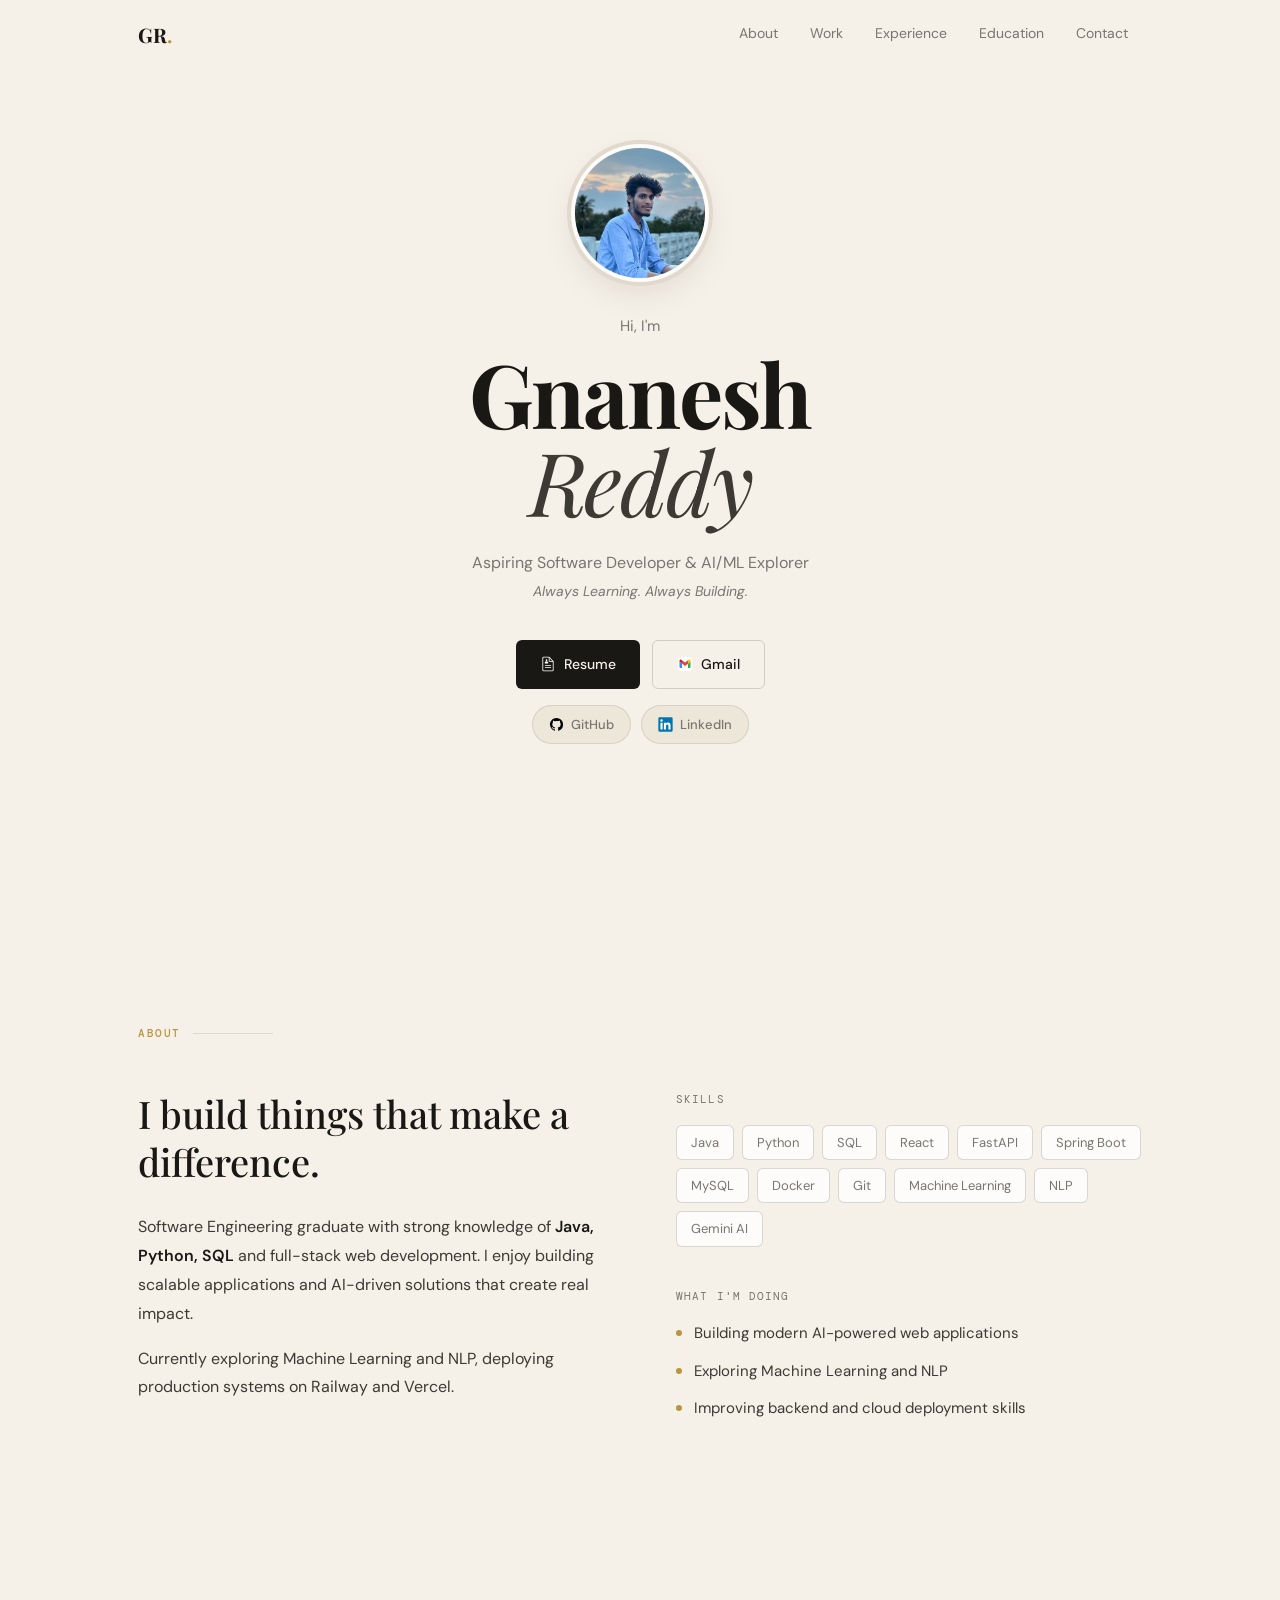
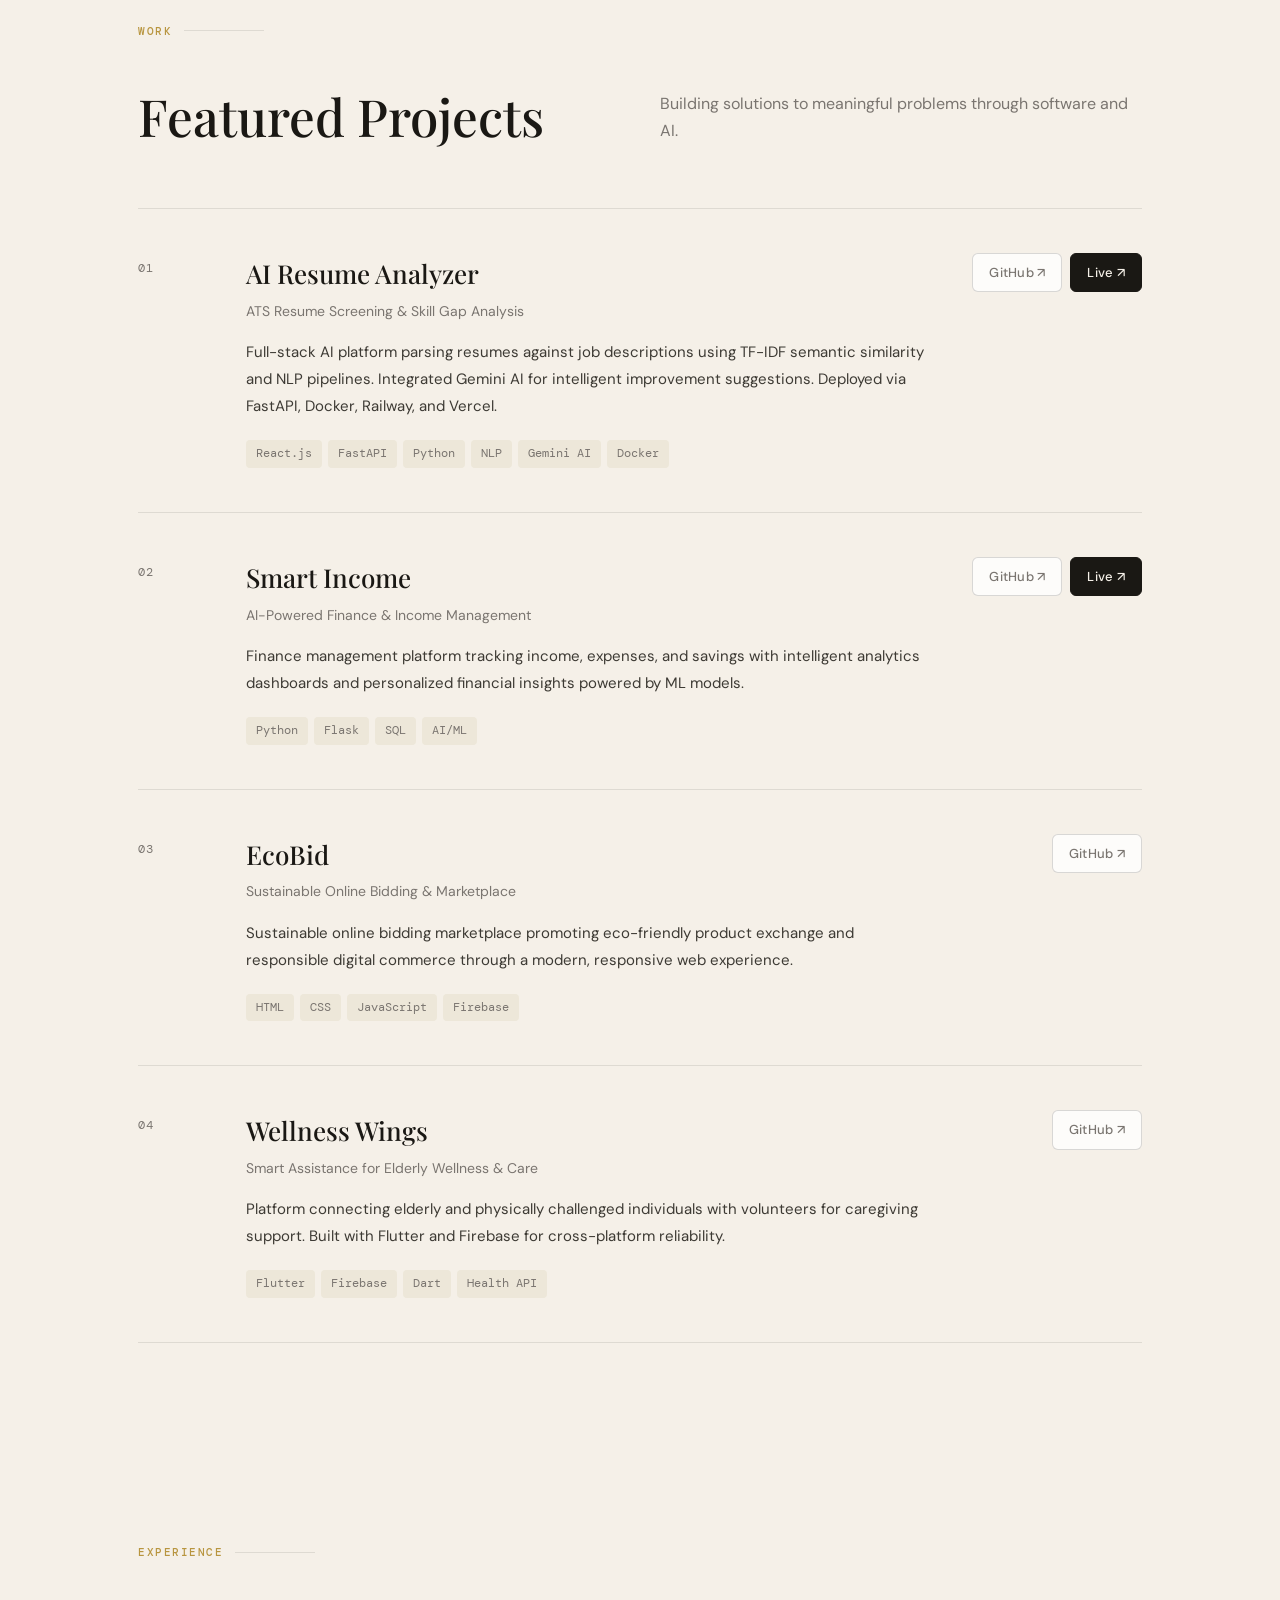
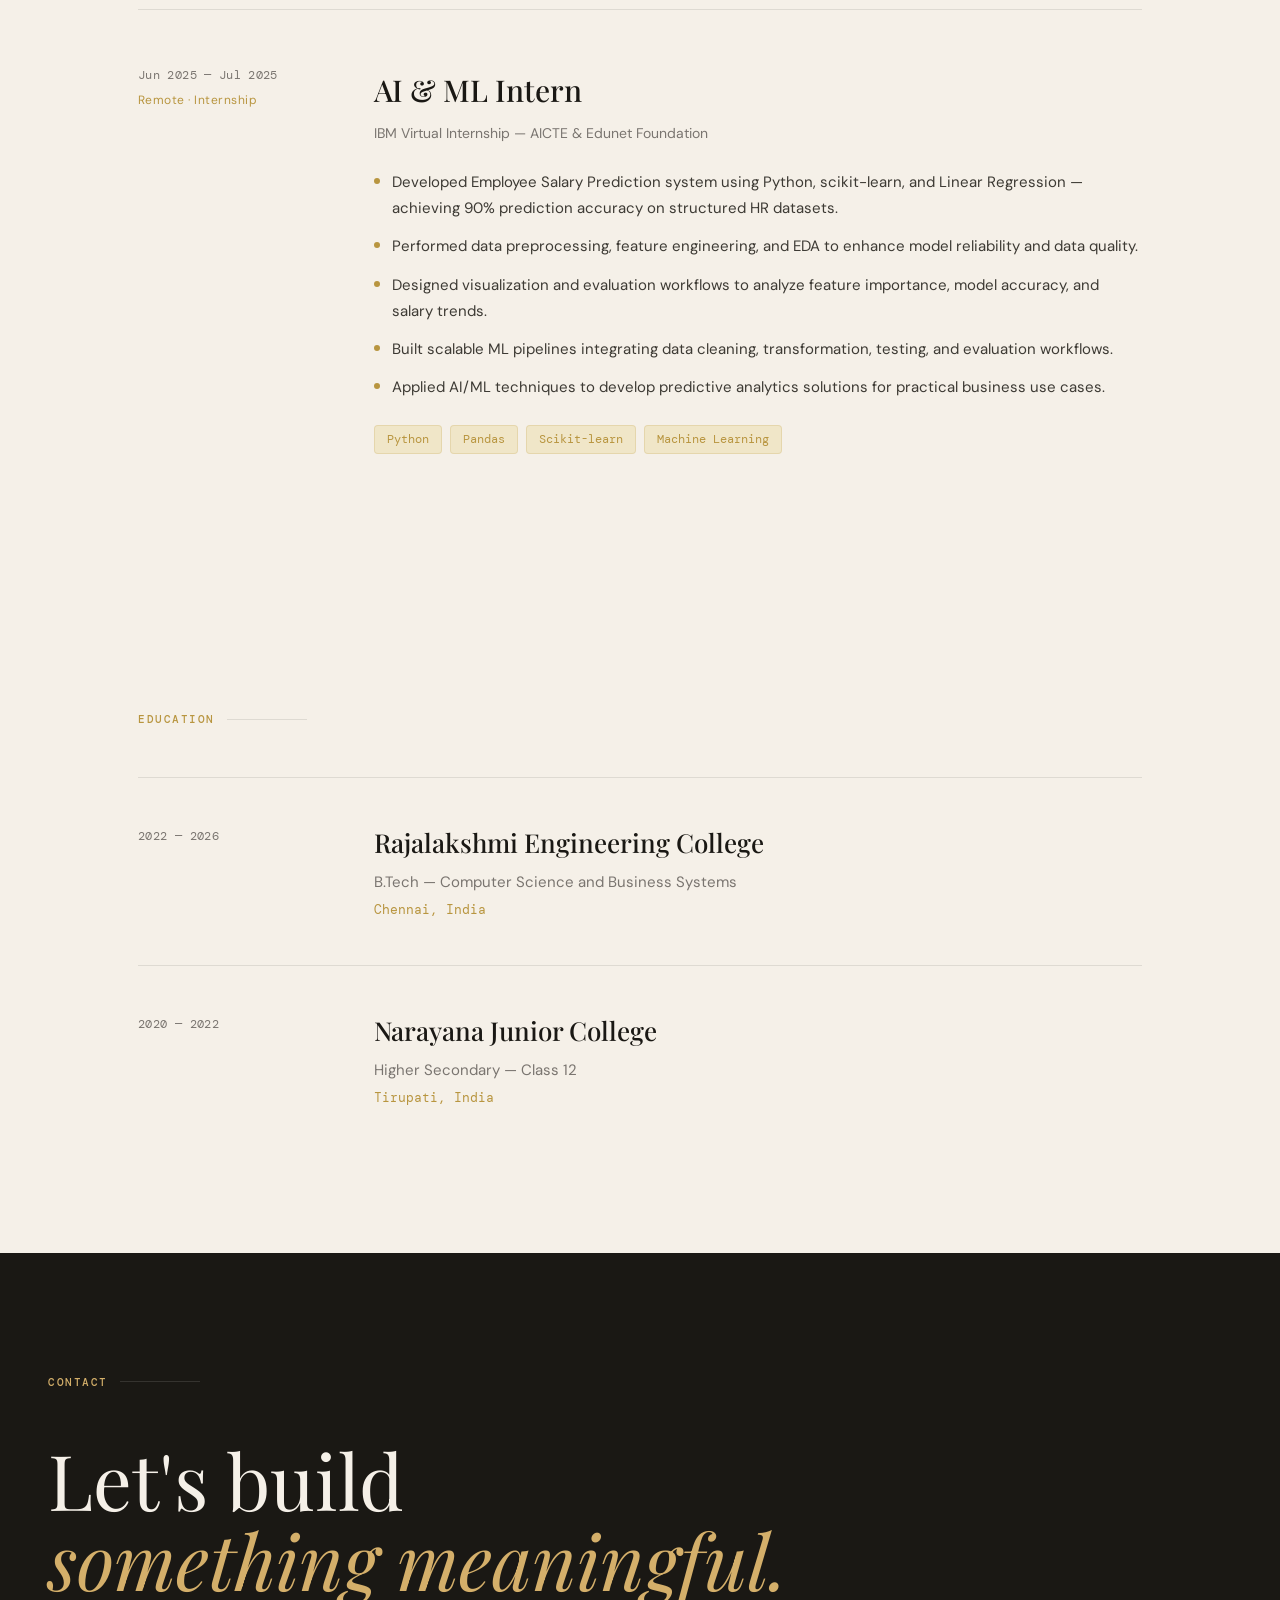
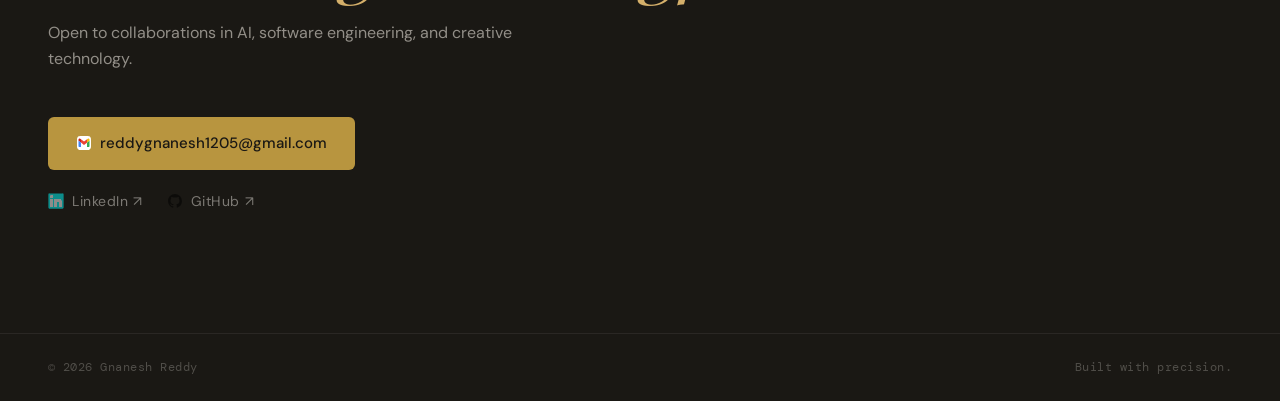
==== commit 57daeac5: "layout changed" ====
--- a/index.html
+++ b/index.html
@@ -243,7 +243,7 @@
 </main>
 
 <footer class="footer">
-  <p>© 2025 Gnanesh Reddy</p>
+  <p>© 2026 Gnanesh Reddy</p>
   <p>Built with precision.</p>
 </footer>
 
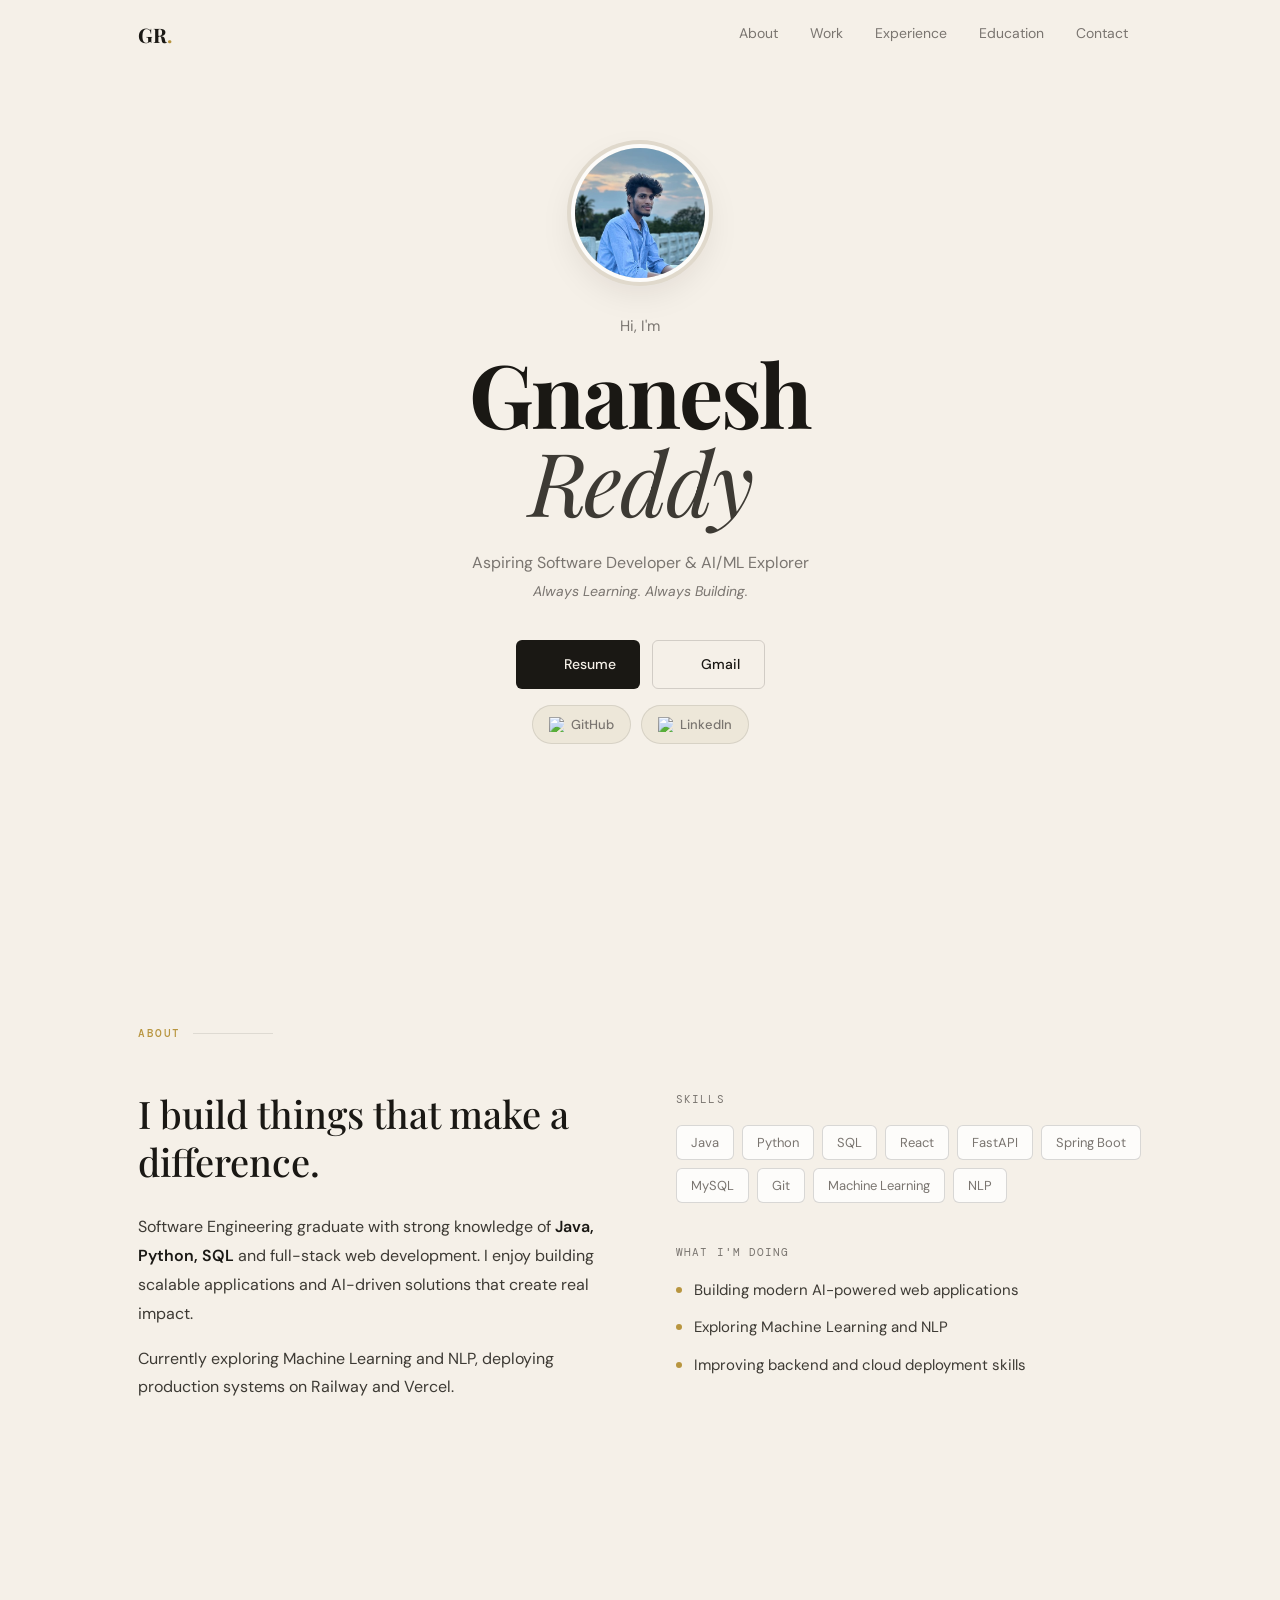
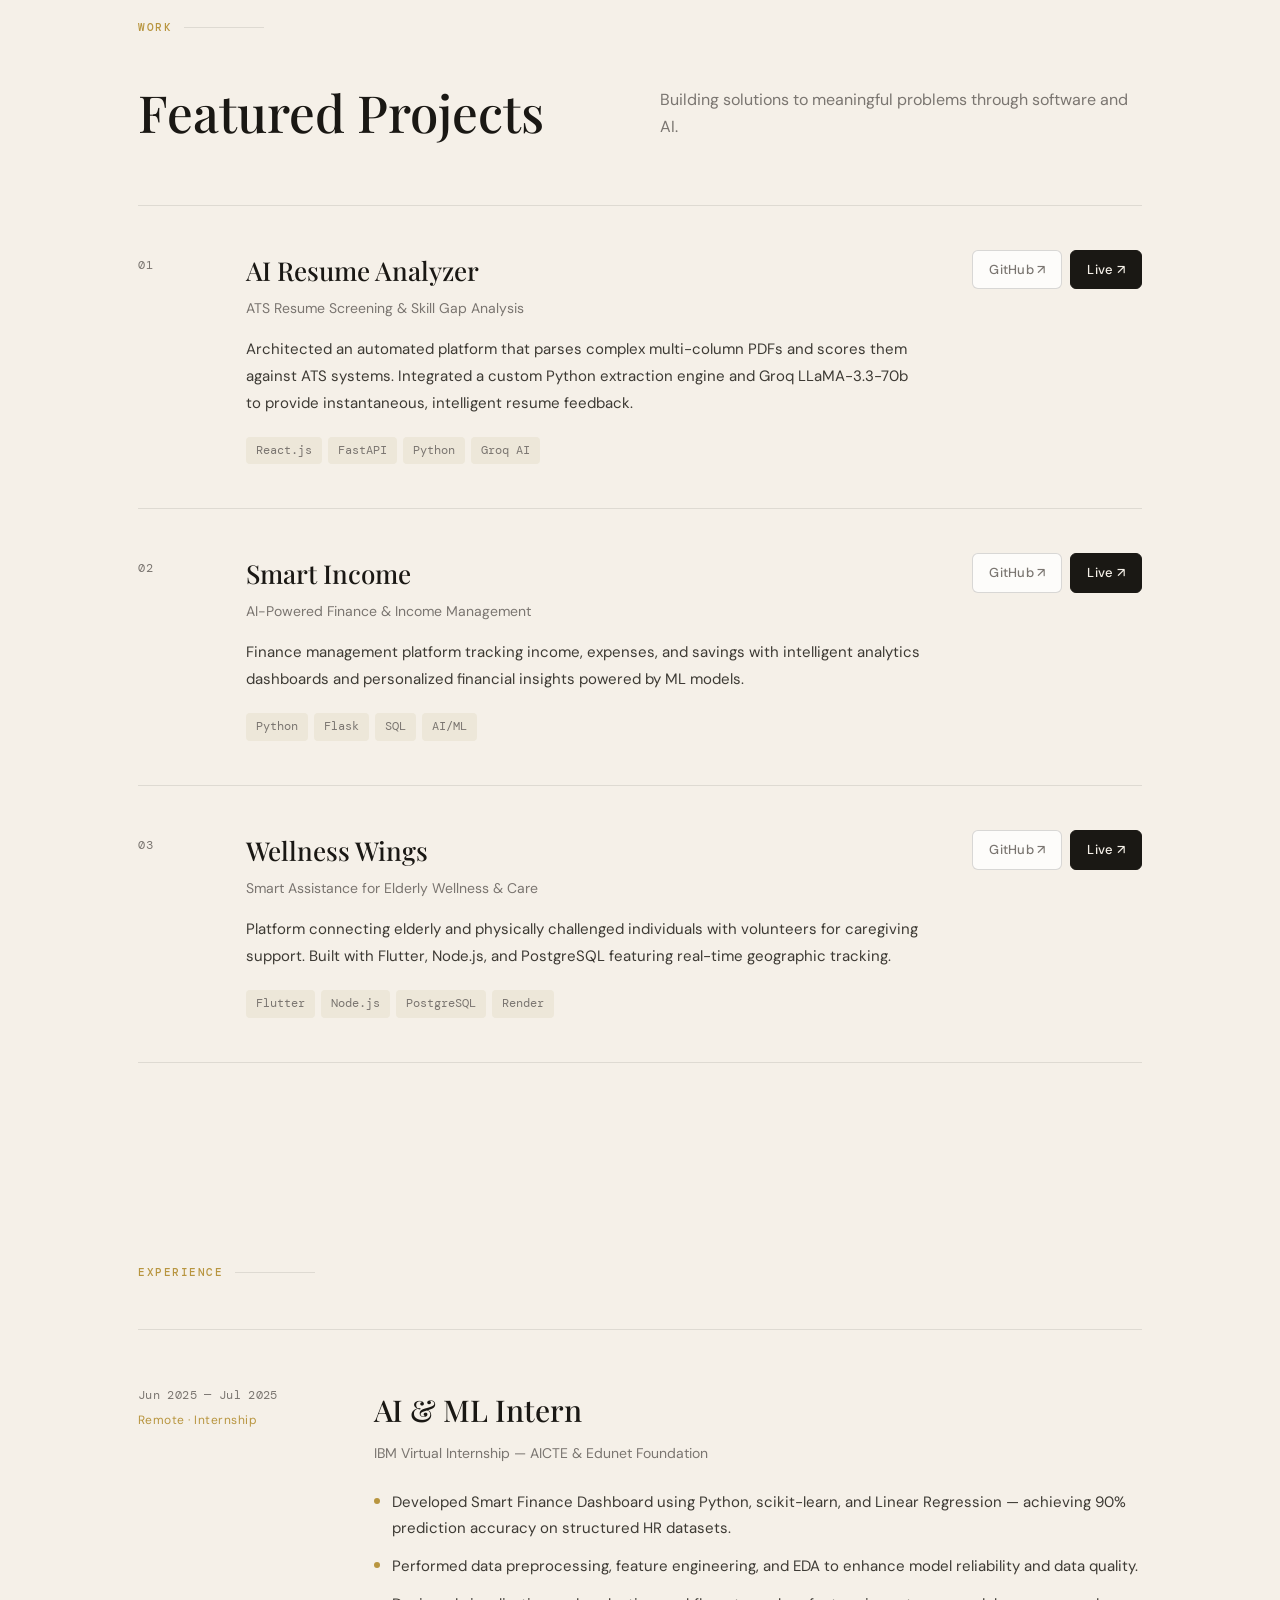
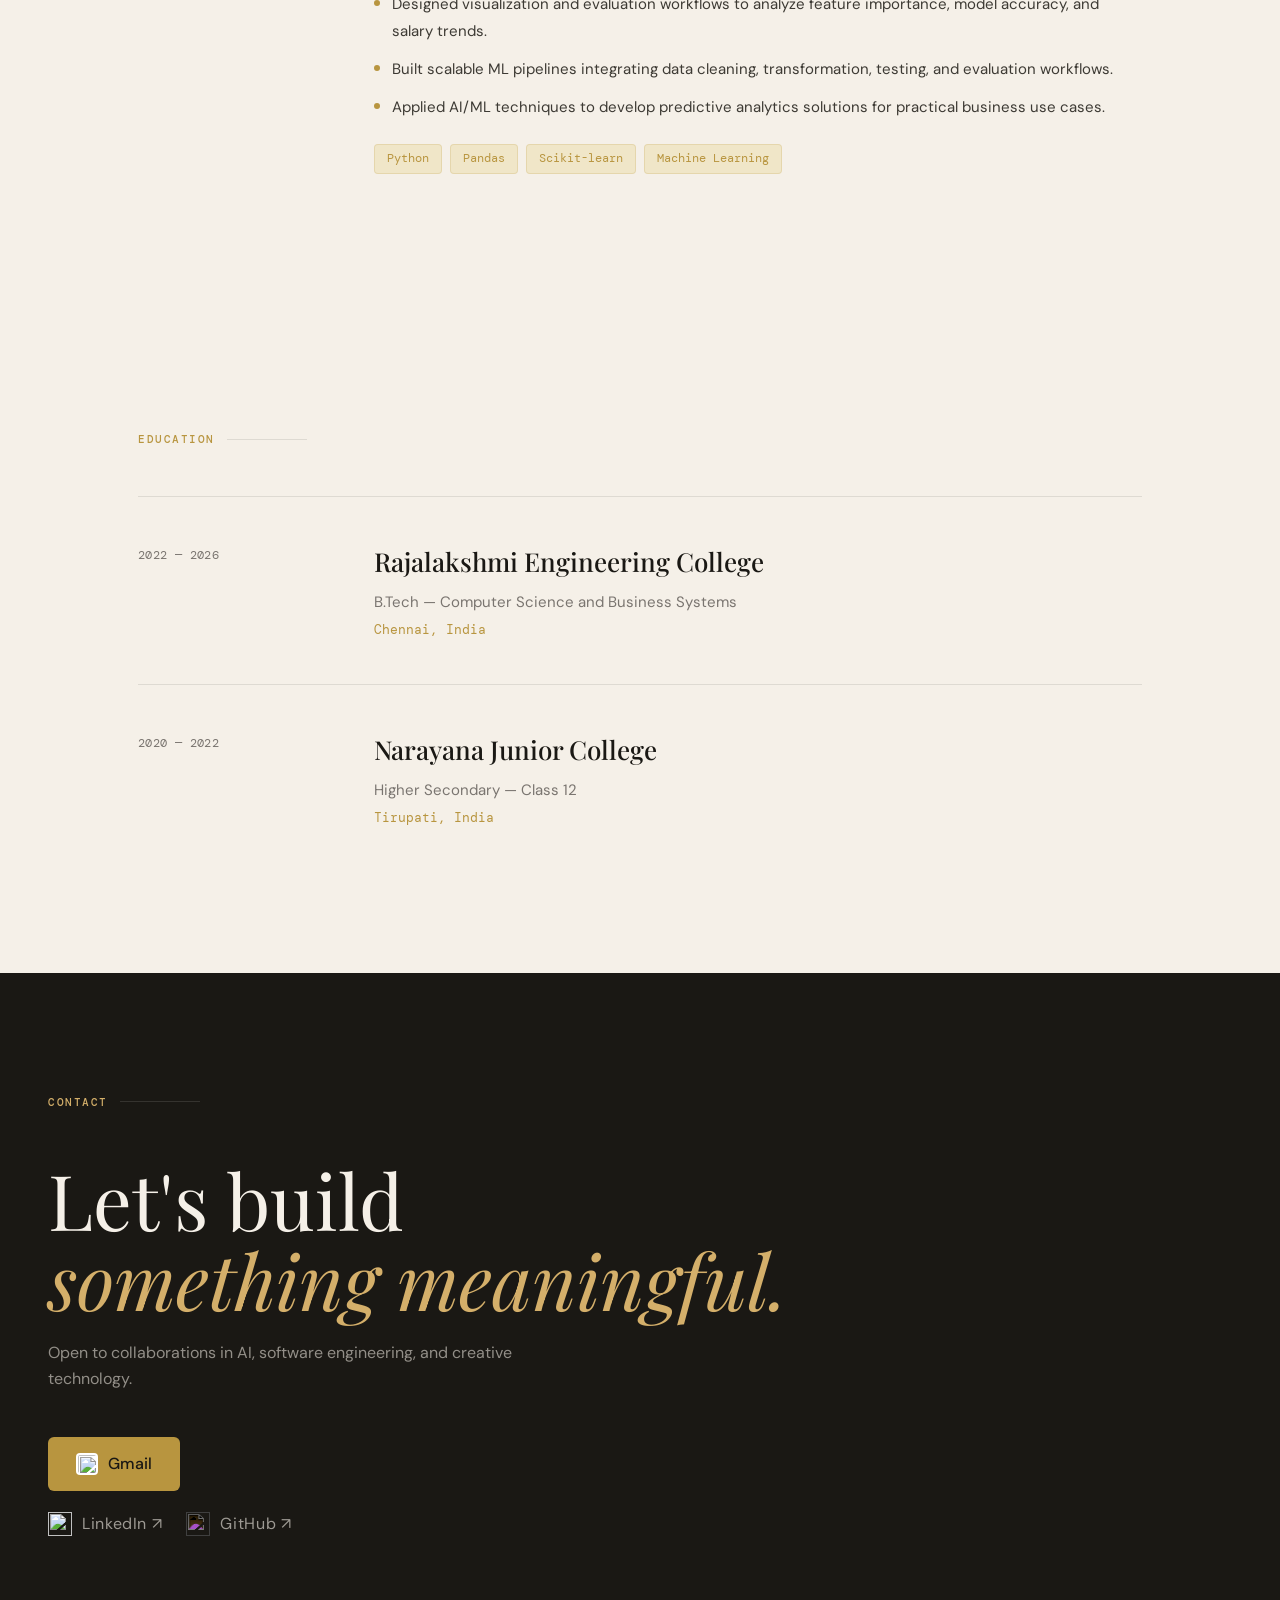
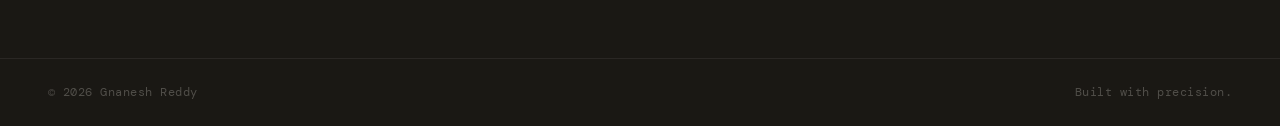
==== commit 1c42f9a9: "Clean up unused icons and images, update to CDN icons" ====
--- a/index.html
+++ b/index.html
@@ -35,7 +35,7 @@
     <div class="hero-inner">
 
       <div class="hero-photo-wrap reveal-up">
-        <img src="../images/gnanesh.jpeg" alt="Gnanesh Reddy" class="hero-photo">
+        <img src="./images/gnanesh.jpeg" alt="Gnanesh Reddy" class="hero-photo">
       </div>
 
       <p class="hero-greeting reveal-up">Hi, I'm</p>
@@ -48,19 +48,19 @@
 
       <div class="hero-actions reveal-up">
         <a href="./files/Gnanesh_Reddy_Resume.pdf" target="_blank" class="btn-primary">
-          <img src="../icons/resume.svg" alt=""> Resume
+          <img src="https://upload.wikimedia.org/wikipedia/commons/8/87/PDF_file_icon.svg" alt=""> Resume
         </a>
         <a href="mailto:reddygnanesh1205@gmail.com" class="btn-ghost">
-          <img src="../icons/gmail.svg" alt=""> Gmail
+          <img src="https://upload.wikimedia.org/wikipedia/commons/7/7e/Gmail_icon_%282020%29.svg" alt=""> Gmail
         </a>
       </div>
 
       <div class="hero-socials reveal-up">
         <a href="https://github.com/gnanesh-reddy-12" target="_blank" class="social-pill">
-          <img src="../icons/github.svg" alt="GitHub"> GitHub
+          <img src="https://cdn.jsdelivr.net/gh/devicons/devicon@latest/icons/github/github-original.svg" alt="GitHub"> GitHub
         </a>
         <a href="http://www.linkedin.com/in/gnanesh-reddy" target="_blank" class="social-pill">
-          <img src="../icons/linkedin.svg" alt="LinkedIn"> LinkedIn
+          <img src="https://cdn.jsdelivr.net/gh/devicons/devicon@latest/icons/linkedin/linkedin-original.svg" alt="LinkedIn"> LinkedIn
         </a>
       </div>
 
@@ -80,8 +80,8 @@
           <p class="block-label">Skills</p>
           <div class="skill-grid">
             <span>Java</span><span>Python</span><span>SQL</span><span>React</span>
-            <span>FastAPI</span><span>Spring Boot</span><span>MySQL</span><span>Docker</span>
-            <span>Git</span><span>Machine Learning</span><span>NLP</span><span>Gemini AI</span>
+            <span>FastAPI</span><span>Spring Boot</span><span>MySQL</span>
+            <span>Git</span><span>Machine Learning</span><span>NLP</span>
           </div>
         </div>
         <div class="doing-block reveal-up">
@@ -104,23 +104,31 @@
     </div>
     <div class="projects-list">
 
-      <div class="project-item reveal-up">
-        <div class="project-index">01</div>
-        <div class="project-content">
-          <div class="project-head">
-            <div>
-              <h3>AI Resume Analyzer</h3>
-              <p class="project-sub">ATS Resume Screening &amp; Skill Gap Analysis</p>
-            </div>
-            <div class="project-links">
-              <a href="https://github.com/gnanesh-reddy-12/Ai-Resume-Analyzer" target="_blank">GitHub ↗</a>
-              <a href="https://ai-resume-analyzer-two-red.vercel.app/" target="_blank" class="live-link">Live ↗</a>
-            </div>
-          </div>
-          <p class="project-desc">Full-stack AI platform parsing resumes against job descriptions using TF-IDF semantic similarity and NLP pipelines. Integrated Gemini AI for intelligent improvement suggestions. Deployed via FastAPI, Docker, Railway, and Vercel.</p>
-          <div class="project-tech"><span>React.js</span><span>FastAPI</span><span>Python</span><span>NLP</span><span>Gemini AI</span><span>Docker</span></div>
-        </div>
-      </div>
+    <div class="project-item reveal-up">
+            <div class="project-index">01</div>
+            <div class="project-content">
+              <div class="project-head">
+                <div>
+                  <h3>AI Resume Analyzer</h3>
+                  <p class="project-sub">ATS Resume Screening &amp; Skill Gap Analysis</p>
+                </div>
+                <div class="project-links">
+                  <a href="https://github.com/gnanesh-reddy-12/Ai-Resume-Analyzer" target="_blank">GitHub ↗</a>
+                  <a href="https://ai-resume-analyzer-two-red.vercel.app/" target="_blank" class="live-link">Live ↗</a>
+                </div>
+              </div>
+              <p class="project-desc">Architected an automated platform that parses complex multi-column PDFs and scores 
+                them against ATS systems. Integrated a custom Python extraction engine and Groq LLaMA-3.3-70b 
+                  to provide instantaneous, intelligent resume feedback.</p>
+              <div class="project-tech">
+                <span>React.js</span>
+                <span>FastAPI</span>
+                <span>Python</span>
+                <span>Groq AI</span>
+              </div>
+            </div>
+          </div>
+
 
       <div class="project-item reveal-up">
         <div class="project-index">02</div>
@@ -140,25 +148,8 @@
         </div>
       </div>
 
-      <div class="project-item reveal-up">
+     <div class="project-item reveal-up">
         <div class="project-index">03</div>
-        <div class="project-content">
-          <div class="project-head">
-            <div>
-              <h3>EcoBid</h3>
-              <p class="project-sub">Sustainable Online Bidding &amp; Marketplace</p>
-            </div>
-            <div class="project-links">
-              <a href="https://github.com/gnanesh-reddy-12/EcoBId-AI-Powered-Auction-System" target="_blank">GitHub ↗</a>
-            </div>
-          </div>
-          <p class="project-desc">Sustainable online bidding marketplace promoting eco-friendly product exchange and responsible digital commerce through a modern, responsive web experience.</p>
-          <div class="project-tech"><span>HTML</span><span>CSS</span><span>JavaScript</span><span>Firebase</span></div>
-        </div>
-      </div>
-
-      <div class="project-item reveal-up">
-        <div class="project-index">04</div>
         <div class="project-content">
           <div class="project-head">
             <div>
@@ -167,10 +158,16 @@
             </div>
             <div class="project-links">
               <a href="https://github.com/gnanesh-reddy-12/Wellness-Wings" target="_blank">GitHub ↗</a>
-            </div>
-          </div>
-          <p class="project-desc">Platform connecting elderly and physically challenged individuals with volunteers for caregiving support. Built with Flutter and Firebase for cross-platform reliability.</p>
-          <div class="project-tech"><span>Flutter</span><span>Firebase</span><span>Dart</span><span>Health API</span></div>
+              <a href="https://wellness-wings-nine.vercel.app/" target="_blank" class="live-link">Live ↗</a> 
+            </div>
+          </div>
+          <p class="project-desc">Platform connecting elderly and physically challenged individuals with volunteers for caregiving support. Built with Flutter, Node.js, and PostgreSQL featuring real-time geographic tracking.</p>
+          <div class="project-tech">
+             <span>Flutter</span>
+             <span>Node.js</span>
+             <span>PostgreSQL</span>
+             <span>Render</span>
+          </div>
         </div>
       </div>
 
@@ -188,7 +185,7 @@
         <h3>AI &amp; ML Intern</h3>
         <p class="exp-org">IBM Virtual Internship — AICTE &amp; Edunet Foundation</p>
         <ul class="exp-bullets">
-          <li>Developed Employee Salary Prediction system using Python, scikit-learn, and Linear Regression — achieving 90% prediction accuracy on structured HR datasets.</li>
+          <li>Developed Smart Finance Dashboard using Python, scikit-learn, and Linear Regression — achieving 90% prediction accuracy on structured HR datasets.</li>
           <li>Performed data preprocessing, feature engineering, and EDA to enhance model reliability and data quality.</li>
           <li>Designed visualization and evaluation workflows to analyze feature importance, model accuracy, and salary trends.</li>
           <li>Built scalable ML pipelines integrating data cleaning, transformation, testing, and evaluation workflows.</li>
@@ -226,14 +223,14 @@
       <p class="reveal-up">Open to collaborations in AI, software engineering, and creative technology.</p>
       <div class="contact-links reveal-up">
         <a href="mailto:reddygnanesh1205@gmail.com" class="btn-primary-inv">
-          <img src="../icons/gmail.svg" alt=""> reddygnanesh1205@gmail.com
+          <img src="https://upload.wikimedia.org/wikipedia/commons/7/7e/Gmail_icon_%282020%29.svg" alt="" class="gmail-icon"> Gmail
         </a>
         <div class="contact-socials">
           <a href="http://www.linkedin.com/in/gnanesh-reddy" target="_blank">
-            <img src="../icons/linkedin.svg" alt=""> LinkedIn ↗
+            <img src="https://cdn.jsdelivr.net/gh/devicons/devicon@latest/icons/linkedin/linkedin-original.svg" alt=""> LinkedIn ↗
           </a>
           <a href="https://github.com/gnanesh-reddy-12" target="_blank">
-            <img src="../icons/github.svg" alt=""> GitHub ↗
+            <img src="https://cdn.jsdelivr.net/gh/devicons/devicon@latest/icons/github/github-original.svg" alt=""> GitHub ↗
           </a>
         </div>
       </div>
--- a/style.css
+++ b/style.css
@@ -159,13 +159,16 @@
 .contact-inner p { font-size: 16px; color: rgba(245,240,232,0.55); margin-bottom: 44px; max-width: 480px; }
 
 .contact-links { display: flex; flex-direction: column; gap: 20px; }
-.btn-primary-inv { display: inline-flex; align-items: center; gap: 8px; padding: 14px 28px; background: var(--gold); color: var(--ink); font-family: var(--font-body); font-size: 15px; font-weight: 500; border-radius: 6px; width: fit-content; transition: background 0.25s var(--ease), transform 0.25s; }
-.btn-primary-inv img { width: 16px; height: 16px; }
+.btn-primary-inv { display: inline-flex; align-items: center; gap: 10px; padding: 14px 28px; background: var(--gold); color: var(--ink); font-family: var(--font-body); font-size: 16px; font-weight: 500; border-radius: 6px; width: fit-content; transition: background 0.25s var(--ease), transform 0.25s; }
+.btn-primary-inv img { width: 22px; height: 22px; }
 .btn-primary-inv:hover { background: var(--gold-light); transform: translateY(-2px); }
 
-.contact-socials { display: flex; gap: 24px; }
-.contact-socials a { display: inline-flex; align-items: center; gap: 8px; font-size: 14px; color: rgba(245,240,232,0.45); letter-spacing: 0.04em; transition: color 0.2s; }
-.contact-socials a img { width: 16px; height: 16px; opacity: 0.5; transition: opacity 0.2s; filter: brightness(10); }
+.gmail-icon { background-color: #ffffff; padding: 2px; border-radius: 4px; }
+
+.contact-socials { display: flex; gap: 24px; align-items: center; }
+.contact-socials a { display: inline-flex; align-items: center; gap: 10px; font-size: 16px; color: rgba(245,240,232,0.6); letter-spacing: 0.04em; transition: color 0.2s; }
+.contact-socials a img { width: 24px; height: 24px; opacity: 1; transition: opacity 0.2s; }
+.contact-socials a img[src*="github"] { filter: invert(1); }
 .contact-socials a:hover { color: var(--gold-light); }
 .contact-socials a:hover img { opacity: 1; }
 
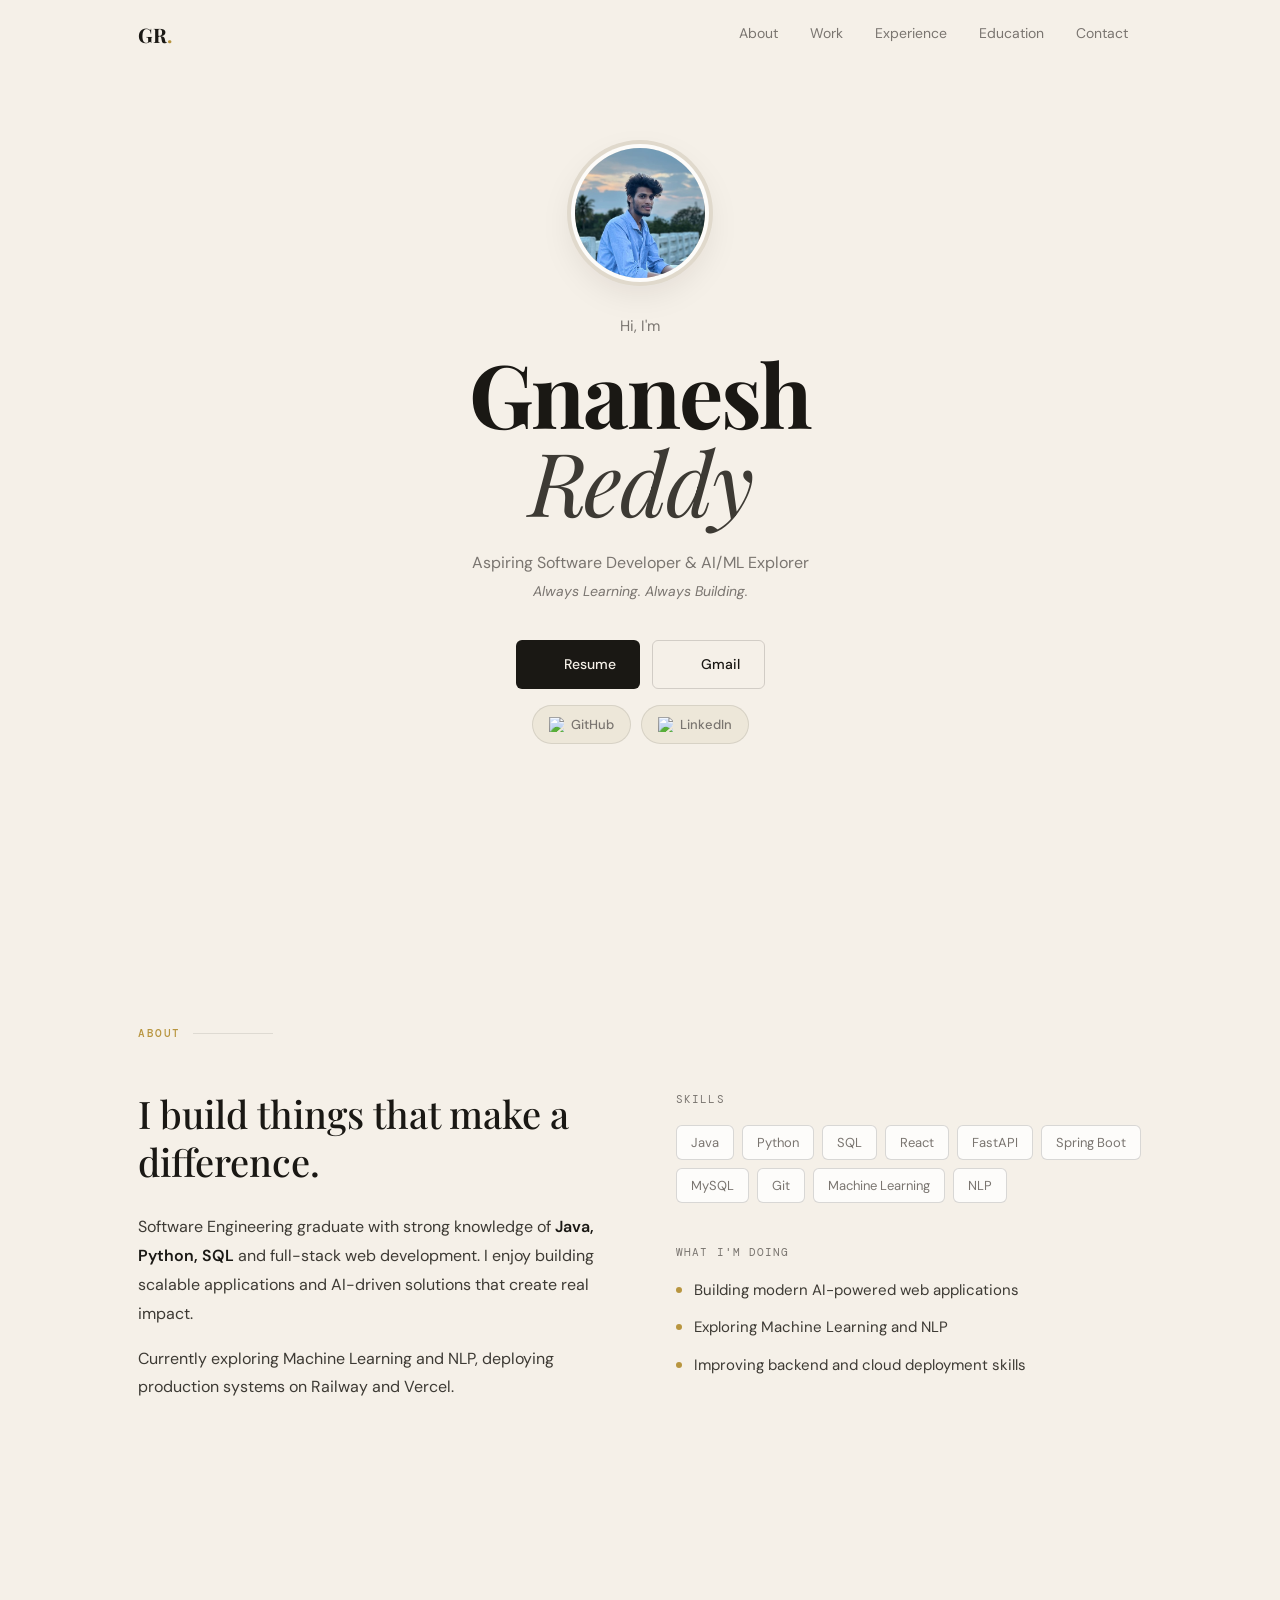
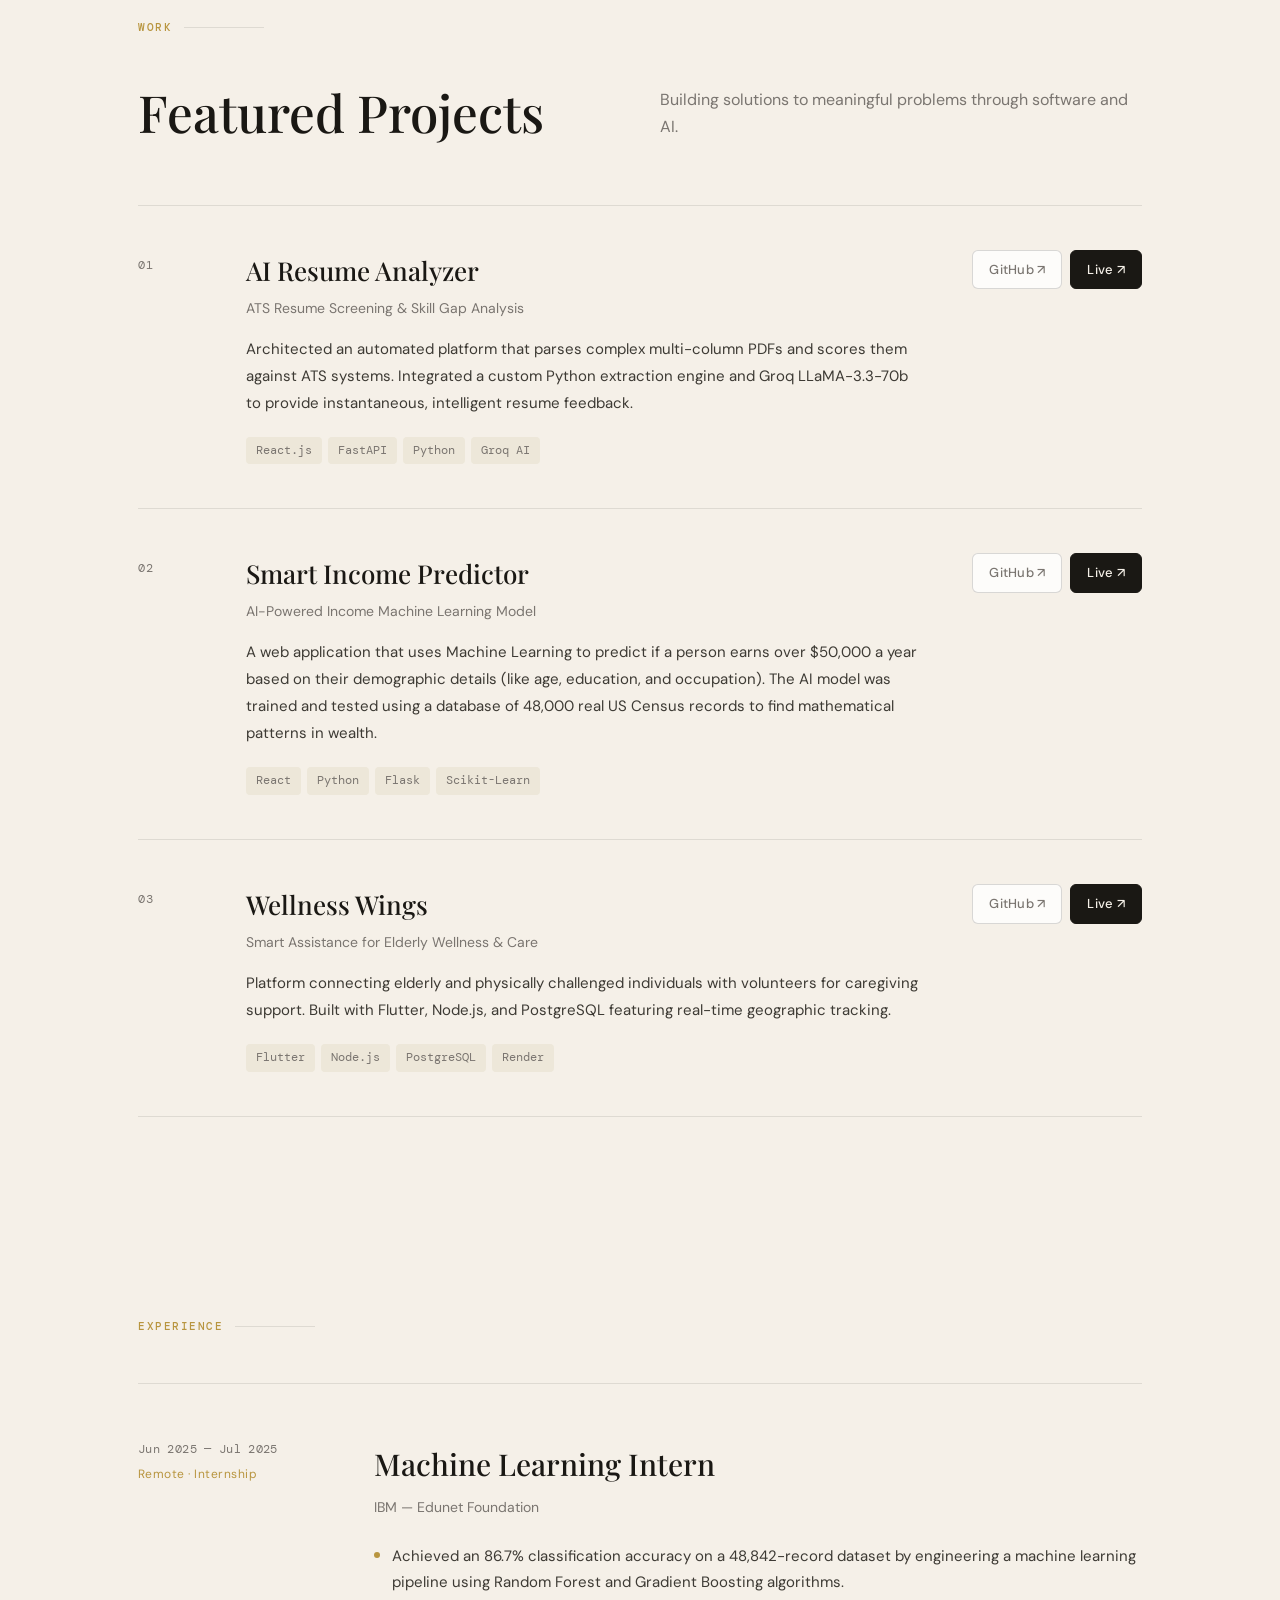
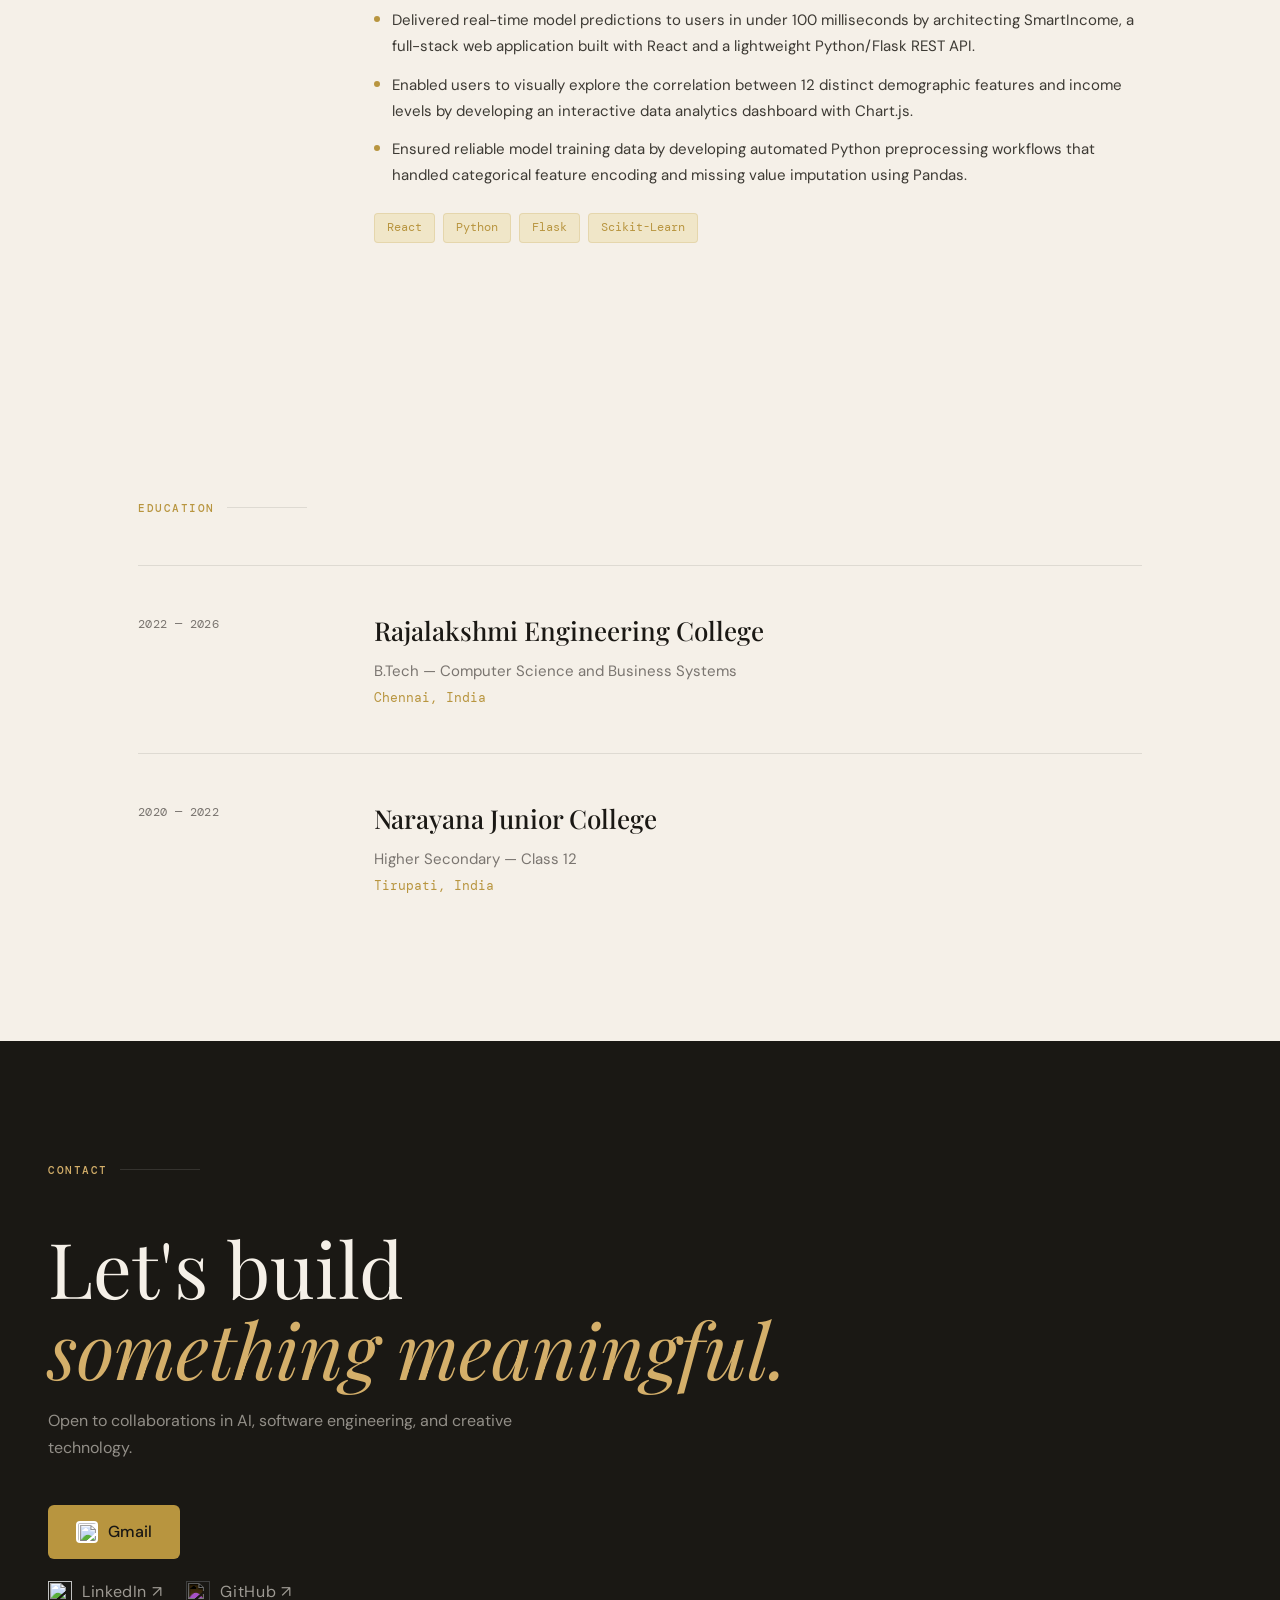
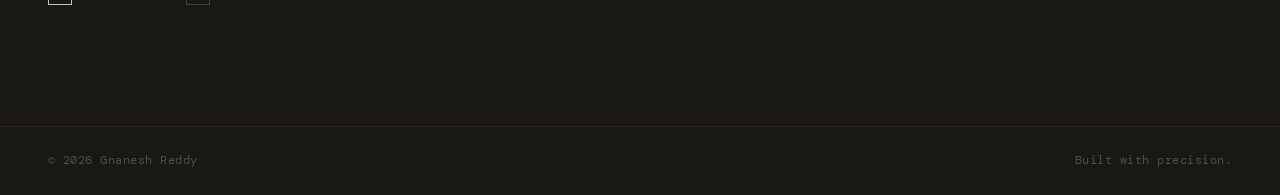
==== commit c8c4881e: "updated experience" ====
--- a/index.html
+++ b/index.html
@@ -129,24 +129,26 @@
             </div>
           </div>
 
-
       <div class="project-item reveal-up">
         <div class="project-index">02</div>
         <div class="project-content">
           <div class="project-head">
             <div>
-              <h3>Smart Income</h3>
-              <p class="project-sub">AI-Powered Finance &amp; Income Management</p>
+              <h3>Smart Income Predictor</h3>
+              <p class="project-sub">AI-Powered Income Machine Learning Model</p>
             </div>
             <div class="project-links">
-              <a href="https://github.com/gnanesh-reddy-12/Employee-Salary-Prediction--Internship" target="_blank">GitHub ↗</a>
+              <a href="https://github.com/gnanesh-reddy-12/smart_finance_dashboard" target="_blank">GitHub ↗</a>
               <a href="https://smart-finance-dashboard-seven.vercel.app/" target="_blank" class="live-link">Live ↗</a>
             </div>
           </div>
-          <p class="project-desc">Finance management platform tracking income, expenses, and savings with intelligent analytics dashboards and personalized financial insights powered by ML models.</p>
-          <div class="project-tech"><span>Python</span><span>Flask</span><span>SQL</span><span>AI/ML</span></div>
-        </div>
-      </div>
+          <p class="project-desc">A web application that uses Machine Learning to predict if a person earns over $50,000 a year 
+            based on their demographic details (like age, education, and occupation). The AI model was trained and tested using a 
+            database of 48,000 real US Census records to find mathematical patterns in wealth.</p>
+          <div class="project-tech"><span>React</span><span>Python</span><span>Flask</span><span>Scikit-Learn</span></div>
+        </div>
+      </div>
+
 
      <div class="project-item reveal-up">
         <div class="project-index">03</div>
@@ -182,16 +184,15 @@
         <p class="exp-type">Remote · Internship</p>
       </div>
       <div class="exp-right">
-        <h3>AI &amp; ML Intern</h3>
-        <p class="exp-org">IBM Virtual Internship — AICTE &amp; Edunet Foundation</p>
+        <h3>Machine Learning Intern</h3>
+        <p class="exp-org">IBM — Edunet Foundation</p>
         <ul class="exp-bullets">
-          <li>Developed Smart Finance Dashboard using Python, scikit-learn, and Linear Regression — achieving 90% prediction accuracy on structured HR datasets.</li>
-          <li>Performed data preprocessing, feature engineering, and EDA to enhance model reliability and data quality.</li>
-          <li>Designed visualization and evaluation workflows to analyze feature importance, model accuracy, and salary trends.</li>
-          <li>Built scalable ML pipelines integrating data cleaning, transformation, testing, and evaluation workflows.</li>
-          <li>Applied AI/ML techniques to develop predictive analytics solutions for practical business use cases.</li>
+          <li>Achieved an 86.7% classification accuracy on a 48,842-record dataset by engineering a machine learning pipeline using Random Forest and Gradient Boosting algorithms.</li>
+          <li>Delivered real-time model predictions to users in under 100 milliseconds by architecting SmartIncome, a full-stack web application built with React and a lightweight Python/Flask REST API.</li>
+          <li>Enabled users to visually explore the correlation between 12 distinct demographic features and income levels by developing an interactive data analytics dashboard with Chart.js.</li>
+          <li>Ensured reliable model training data by developing automated Python preprocessing workflows that handled categorical feature encoding and missing value imputation using Pandas.</li>
         </ul>
-        <div class="exp-tech"><span>Python</span><span>Pandas</span><span>Scikit-learn</span><span>Machine Learning</span></div>
+        <div class="exp-tech"><span>React</span><span>Python</span><span>Flask</span><span>Scikit-Learn</span></div>
       </div>
     </div>
   </section>
